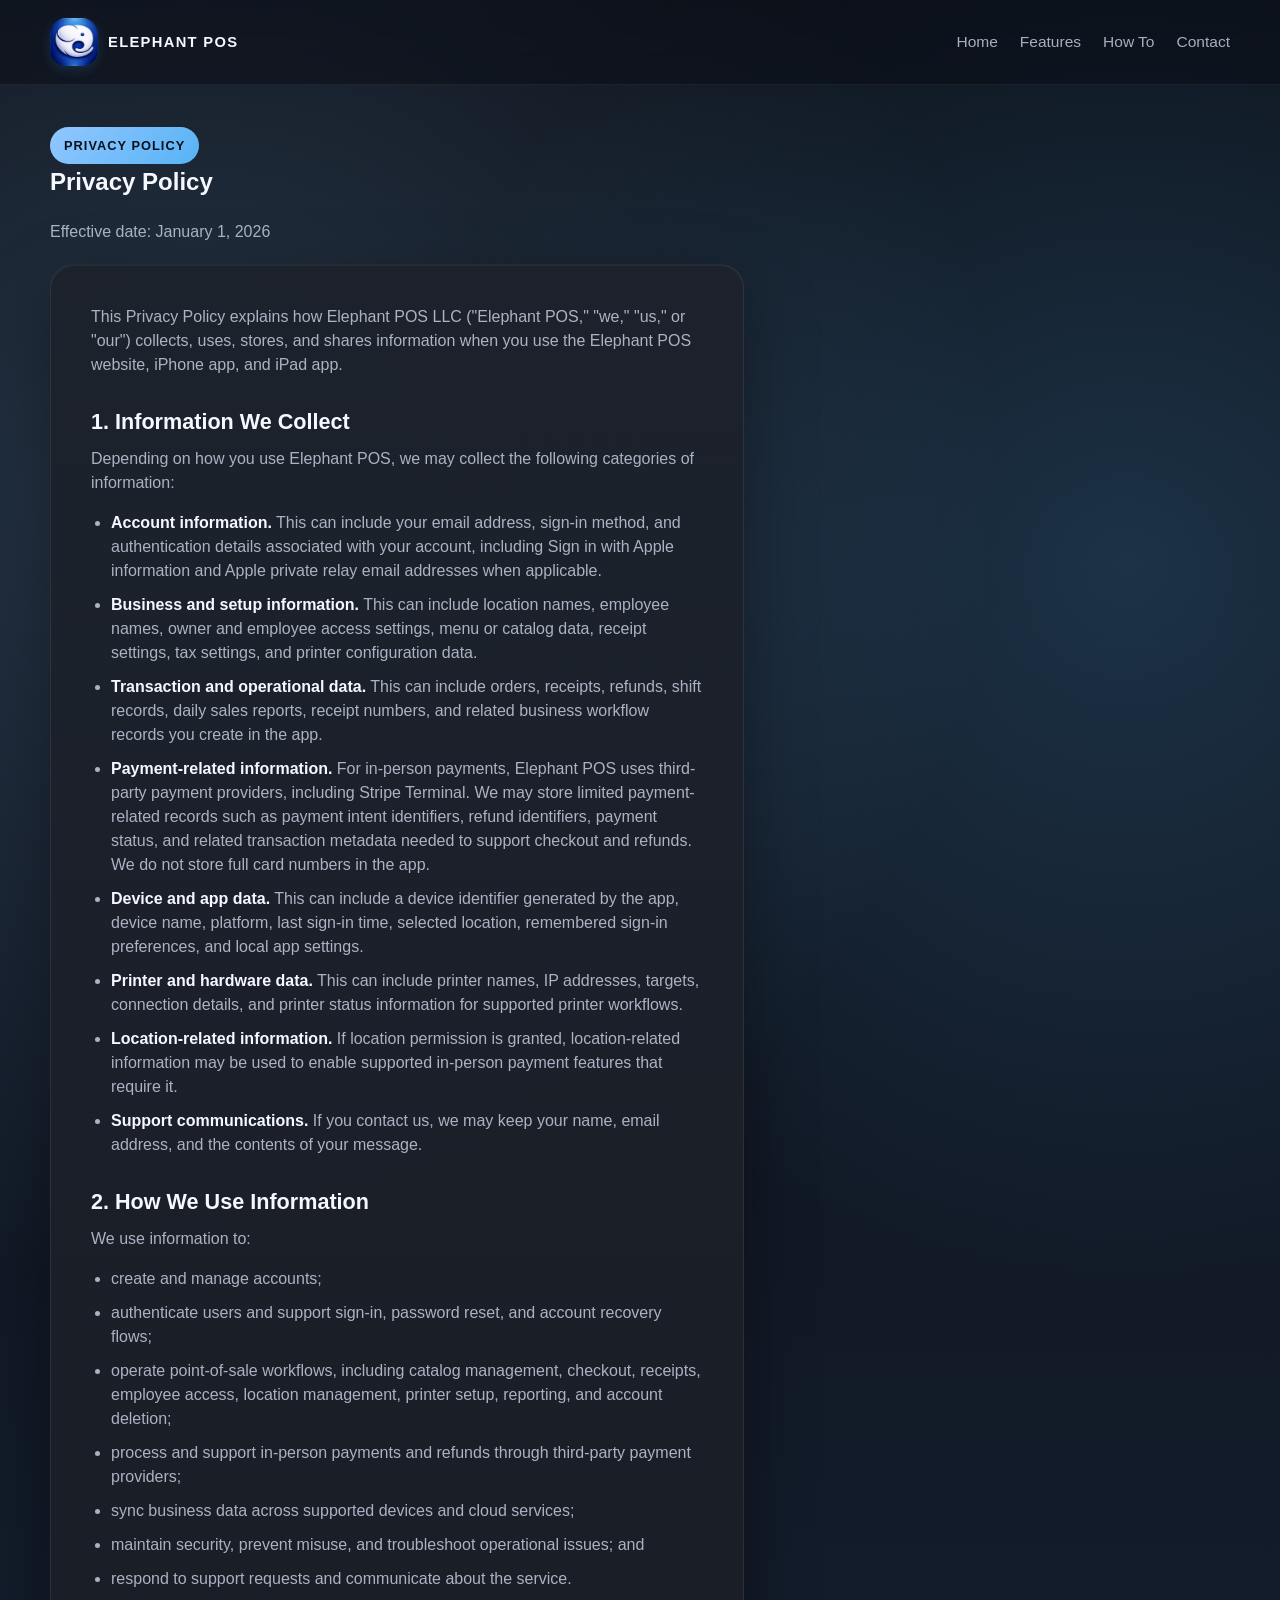
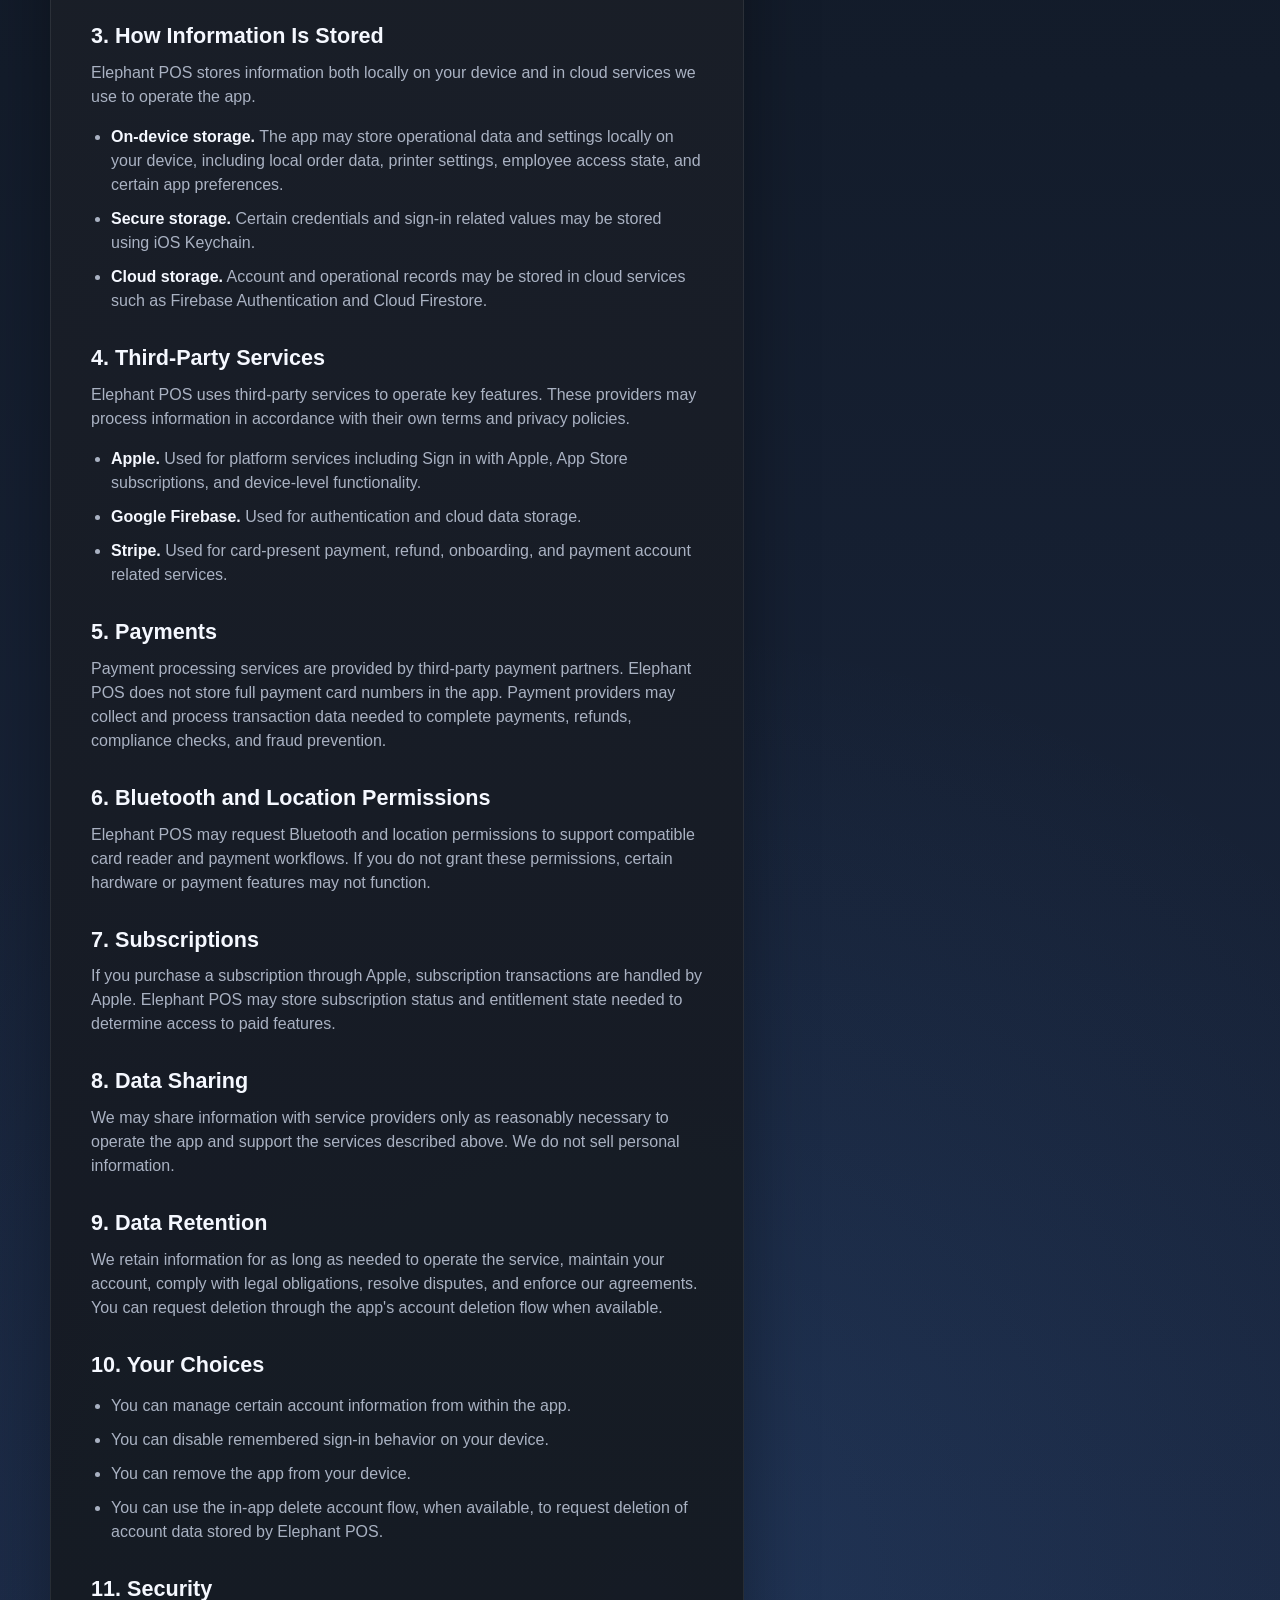
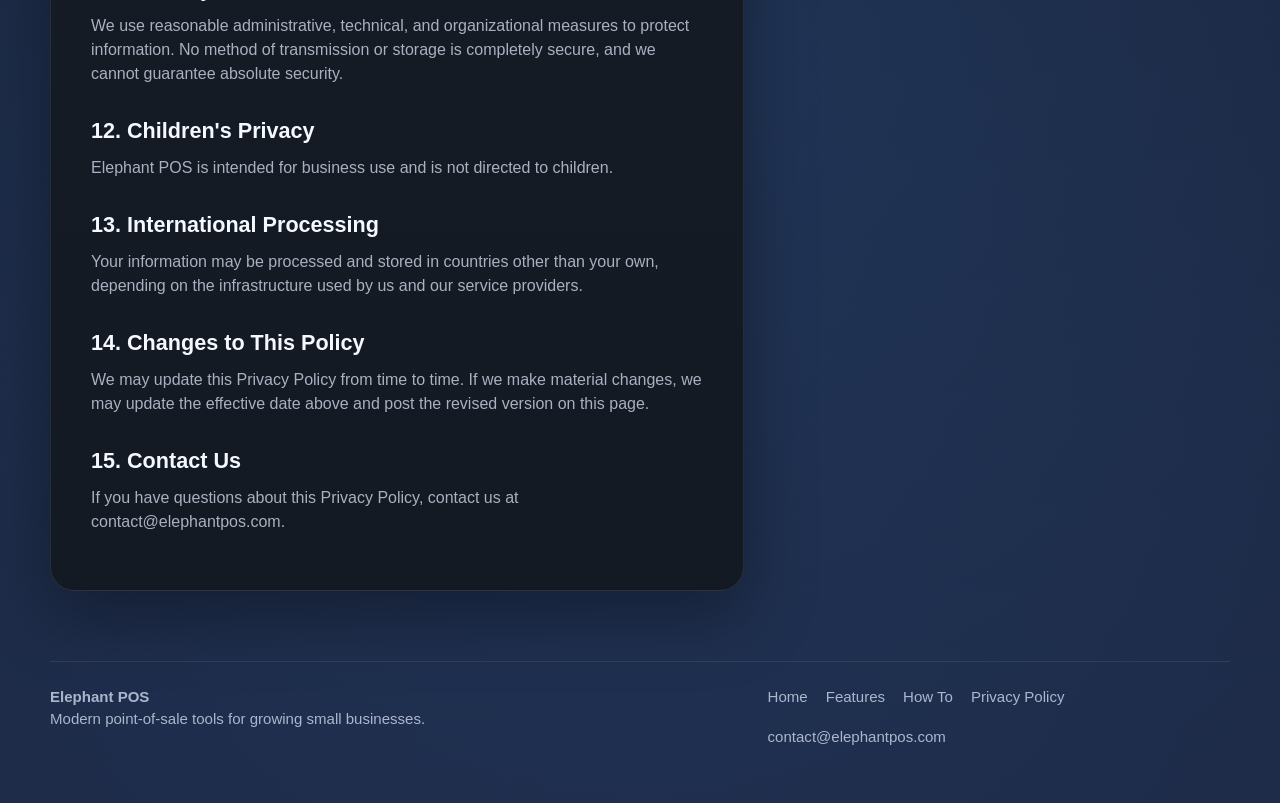
==== privacy/index.html @ ac76d73f "Update website and add privacy policy" ====
<!doctype html>
<html lang="en">
<head>
  <meta charset="utf-8">
  <meta name="viewport" content="width=device-width, initial-scale=1">
  <title>Privacy Policy | Elephant POS</title>
  <meta name="description" content="Privacy Policy for Elephant POS.">
  <link rel="stylesheet" href="/styles/site.css">
</head>
<body>
  <header class="site-header">
    <div class="shell">
      <a class="brand" href="/"><img class="mark" src="/images/icon.png" alt="Elephant POS icon"><span>Elephant POS</span></a>
      <nav class="site-nav">
        <a href="/">Home</a>
        <a href="/#features">Features</a>
        <a href="/#how-to">How To</a>
        <a href="mailto:contact@elephantpos.com">Contact</a>
      </nav>
    </div>
  </header>

  <main class="site-main shell">
    <section class="legal-page">
      <div class="section-heading">
        <span class="eyebrow">Privacy Policy</span>
        <h1>Privacy Policy</h1>
        <p>Effective date: January 1, 2026</p>
      </div>

      <article class="card legal-card prose">
        <p>This Privacy Policy explains how Elephant POS LLC ("Elephant POS," "we," "us," or "our") collects, uses, stores, and shares information when you use the Elephant POS website, iPhone app, and iPad app.</p>

        <h2>1. Information We Collect</h2>
        <p>Depending on how you use Elephant POS, we may collect the following categories of information:</p>
        <ul>
          <li><strong>Account information.</strong> This can include your email address, sign-in method, and authentication details associated with your account, including Sign in with Apple information and Apple private relay email addresses when applicable.</li>
          <li><strong>Business and setup information.</strong> This can include location names, employee names, owner and employee access settings, menu or catalog data, receipt settings, tax settings, and printer configuration data.</li>
          <li><strong>Transaction and operational data.</strong> This can include orders, receipts, refunds, shift records, daily sales reports, receipt numbers, and related business workflow records you create in the app.</li>
          <li><strong>Payment-related information.</strong> For in-person payments, Elephant POS uses third-party payment providers, including Stripe Terminal. We may store limited payment-related records such as payment intent identifiers, refund identifiers, payment status, and related transaction metadata needed to support checkout and refunds. We do not store full card numbers in the app.</li>
          <li><strong>Device and app data.</strong> This can include a device identifier generated by the app, device name, platform, last sign-in time, selected location, remembered sign-in preferences, and local app settings.</li>
          <li><strong>Printer and hardware data.</strong> This can include printer names, IP addresses, targets, connection details, and printer status information for supported printer workflows.</li>
          <li><strong>Location-related information.</strong> If location permission is granted, location-related information may be used to enable supported in-person payment features that require it.</li>
          <li><strong>Support communications.</strong> If you contact us, we may keep your name, email address, and the contents of your message.</li>
        </ul>

        <h2>2. How We Use Information</h2>
        <p>We use information to:</p>
        <ul>
          <li>create and manage accounts;</li>
          <li>authenticate users and support sign-in, password reset, and account recovery flows;</li>
          <li>operate point-of-sale workflows, including catalog management, checkout, receipts, employee access, location management, printer setup, reporting, and account deletion;</li>
          <li>process and support in-person payments and refunds through third-party payment providers;</li>
          <li>sync business data across supported devices and cloud services;</li>
          <li>maintain security, prevent misuse, and troubleshoot operational issues; and</li>
          <li>respond to support requests and communicate about the service.</li>
        </ul>

        <h2>3. How Information Is Stored</h2>
        <p>Elephant POS stores information both locally on your device and in cloud services we use to operate the app.</p>
        <ul>
          <li><strong>On-device storage.</strong> The app may store operational data and settings locally on your device, including local order data, printer settings, employee access state, and certain app preferences.</li>
          <li><strong>Secure storage.</strong> Certain credentials and sign-in related values may be stored using iOS Keychain.</li>
          <li><strong>Cloud storage.</strong> Account and operational records may be stored in cloud services such as Firebase Authentication and Cloud Firestore.</li>
        </ul>

        <h2>4. Third-Party Services</h2>
        <p>Elephant POS uses third-party services to operate key features. These providers may process information in accordance with their own terms and privacy policies.</p>
        <ul>
          <li><strong>Apple.</strong> Used for platform services including Sign in with Apple, App Store subscriptions, and device-level functionality.</li>
          <li><strong>Google Firebase.</strong> Used for authentication and cloud data storage.</li>
          <li><strong>Stripe.</strong> Used for card-present payment, refund, onboarding, and payment account related services.</li>
        </ul>

        <h2>5. Payments</h2>
        <p>Payment processing services are provided by third-party payment partners. Elephant POS does not store full payment card numbers in the app. Payment providers may collect and process transaction data needed to complete payments, refunds, compliance checks, and fraud prevention.</p>

        <h2>6. Bluetooth and Location Permissions</h2>
        <p>Elephant POS may request Bluetooth and location permissions to support compatible card reader and payment workflows. If you do not grant these permissions, certain hardware or payment features may not function.</p>

        <h2>7. Subscriptions</h2>
        <p>If you purchase a subscription through Apple, subscription transactions are handled by Apple. Elephant POS may store subscription status and entitlement state needed to determine access to paid features.</p>

        <h2>8. Data Sharing</h2>
        <p>We may share information with service providers only as reasonably necessary to operate the app and support the services described above. We do not sell personal information.</p>

        <h2>9. Data Retention</h2>
        <p>We retain information for as long as needed to operate the service, maintain your account, comply with legal obligations, resolve disputes, and enforce our agreements. You can request deletion through the app's account deletion flow when available.</p>

        <h2>10. Your Choices</h2>
        <ul>
          <li>You can manage certain account information from within the app.</li>
          <li>You can disable remembered sign-in behavior on your device.</li>
          <li>You can remove the app from your device.</li>
          <li>You can use the in-app delete account flow, when available, to request deletion of account data stored by Elephant POS.</li>
        </ul>

        <h2>11. Security</h2>
        <p>We use reasonable administrative, technical, and organizational measures to protect information. No method of transmission or storage is completely secure, and we cannot guarantee absolute security.</p>

        <h2>12. Children's Privacy</h2>
        <p>Elephant POS is intended for business use and is not directed to children.</p>

        <h2>13. International Processing</h2>
        <p>Your information may be processed and stored in countries other than your own, depending on the infrastructure used by us and our service providers.</p>

        <h2>14. Changes to This Policy</h2>
        <p>We may update this Privacy Policy from time to time. If we make material changes, we may update the effective date above and post the revised version on this page.</p>

        <h2>15. Contact Us</h2>
        <p>If you have questions about this Privacy Policy, contact us at <a href="mailto:contact@elephantpos.com">contact@elephantpos.com</a>.</p>
      </article>
    </section>
  </main>

  <footer class="site-footer">
    <div class="shell">
      <div class="footer-grid">
        <div>
          <strong>Elephant POS</strong>
          <p>Modern point-of-sale tools for growing small businesses.</p>
        </div>
        <div class="footer-links">
          <a href="/">Home</a>
          <a href="/#features">Features</a>
          <a href="/#how-to">How To</a>
          <a href="/privacy/">Privacy Policy</a>
          <a href="mailto:contact@elephantpos.com">contact@elephantpos.com</a>
        </div>
      </div>
    </div>
  </footer>
</body>
</html>
---- styles/site.css ----
:root {
    --bg-top: #0d121a;
    --bg-mid: #131c2b;
    --bg-bottom: #1e2c4a;
    --panel: #1c212b;
    --panel-2: #282d38;
    --panel-line: rgba(255, 255, 255, 0.08);
    --ink: #f5f8ff;
    --muted: rgba(226, 235, 255, 0.72);
    --accent-1: #92c7ff;
    --accent-2: #57b3f5;
    --accent-3: #478ce6;
    --accent-soft: rgba(146, 199, 255, 0.12);
    --shadow: 0 24px 70px rgba(0, 0, 0, 0.35);
    --radius-xl: 30px;
    --radius-lg: 24px;
    --radius-md: 18px;
    --max: 1180px;
}

* {
    box-sizing: border-box;
}

html {
    scroll-behavior: smooth;
}

body {
    margin: 0;
    font-family: -apple-system, BlinkMacSystemFont, "SF Pro Display", "SF Pro Text", "Segoe UI", sans-serif;
    color: var(--ink);
    background:
        radial-gradient(circle at 15% 12%, rgba(146, 199, 255, 0.18), transparent 22%),
        radial-gradient(circle at 88% 14%, rgba(87, 179, 245, 0.18), transparent 20%),
        radial-gradient(circle at 50% 80%, rgba(71, 140, 230, 0.14), transparent 30%),
        linear-gradient(180deg, var(--bg-top) 0%, var(--bg-mid) 42%, var(--bg-bottom) 100%);
    line-height: 1.5;
    min-height: 100vh;
}

a {
    color: inherit;
    text-decoration: none;
}

img {
    max-width: 100%;
    display: block;
}

h1, h2, h3, p {
    margin-top: 0;
}

p, li, nav a {
    color: var(--muted);
}

.shell {
    width: min(calc(100% - 32px), var(--max));
    margin: 0 auto;
}

.site-header {
    position: sticky;
    top: 0;
    z-index: 20;
    backdrop-filter: blur(18px);
    background: rgba(9, 13, 20, 0.46);
    border-bottom: 1px solid rgba(255, 255, 255, 0.06);
}

.site-header .shell,
.site-footer .shell {
    display: flex;
    justify-content: space-between;
    align-items: center;
    gap: 18px;
}

.site-header .shell {
    padding: 18px 0;
}

.brand {
    display: inline-flex;
    align-items: center;
    gap: 10px;
    font-size: 0.92rem;
    font-weight: 700;
    letter-spacing: 0.09em;
    text-transform: uppercase;
}

.mark {
    width: 48px;
    height: 48px;
    border-radius: 16px;
    display: block;
    object-fit: contain;
    box-shadow: 0 4px 12px rgba(87, 179, 245, 0.14);
}

.site-nav {
    display: flex;
    gap: 22px;
    align-items: center;
    color: var(--muted);
    font-size: 0.97rem;
}

.site-nav a:hover {
    color: var(--ink);
}

.nav-cta,
.button {
    display: inline-flex;
    align-items: center;
    justify-content: center;
    min-height: 50px;
    padding: 0 22px;
    border-radius: 999px;
    font-weight: 700;
    transition: transform 160ms ease, opacity 160ms ease, background 160ms ease, border-color 160ms ease;
}

.nav-cta:hover,
.button:hover,
.howto-link:hover,
.feature-link:hover {
    transform: translateY(-2px);
}

.nav-cta,
.button-primary {
    color: #08111d;
    background: linear-gradient(135deg, var(--accent-1), var(--accent-2), var(--accent-3));
    box-shadow: 0 14px 30px rgba(87, 179, 245, 0.24);
}

.button-secondary {
    border: 1px solid rgba(255, 255, 255, 0.10);
    background: rgba(255, 255, 255, 0.04);
    color: var(--ink);
}

.site-main section {
    padding: 42px 0;
}

.site-main section + section {
    border-top: 1px solid rgba(255, 255, 255, 0.05);
}

.legal-page {
    padding-top: 70px;
    padding-bottom: 70px;
}

.legal-card {
    padding: 40px;
}

.prose {
    max-width: 78ch;
}

.prose h2 {
    margin: 32px 0 12px;
    font-size: 1.35rem;
    line-height: 1.2;
}

.prose p + p,
.prose p + ul,
.prose ul + p,
.prose ul + ul {
    margin-top: 14px;
}

.prose ul {
    padding-left: 20px;
}

.prose li + li {
    margin-top: 10px;
}

.prose strong {
    color: var(--ink);
}

.card {
    background: linear-gradient(180deg, rgba(29, 34, 43, 0.98), rgba(20, 25, 34, 0.98));
    border: 1px solid var(--panel-line);
    border-radius: var(--radius-lg);
    box-shadow: var(--shadow);
    position: relative;
    overflow: hidden;
}

.card::after {
    content: "";
    position: absolute;
    inset: 0;
    border-radius: inherit;
    pointer-events: none;
    box-shadow: inset 0 1px 0 rgba(255, 255, 255, 0.05);
}

.eyebrow,
.panel-tag {
    display: inline-flex;
    align-items: center;
    gap: 8px;
    padding: 9px 14px;
    border-radius: 999px;
    font-size: 0.8rem;
    font-weight: 700;
    letter-spacing: 0.08em;
    text-transform: uppercase;
    color: #08111d;
    background: linear-gradient(135deg, var(--accent-1), var(--accent-2));
}

.section-heading {
    margin-bottom: 20px;
    max-width: 64ch;
}

.section-heading p {
    margin-bottom: 0;
}

.hero {
    padding-top: 70px;
}

.hero-grid,
.showcase-grid,
.value-grid,
.trust-grid,
.footer-grid {
    display: grid;
    gap: 24px;
}

.hero-grid {
    grid-template-columns: 1.08fr 0.92fr;
    align-items: stretch;
}

.hero-copy {
    padding: 50px;
}

.hero-copy h1 {
    margin: 24px 0 18px;
    font-size: clamp(2.8rem, 6vw, 5.6rem);
    line-height: 0.92;
    letter-spacing: -0.055em;
    max-width: 10ch;
}

.hero-copy p {
    font-size: 1.08rem;
    max-width: 55ch;
}

.hero-panel {
    padding: 32px;
    background:
        radial-gradient(circle at top right, rgba(146, 199, 255, 0.24), transparent 34%),
        linear-gradient(180deg, rgba(36, 43, 56, 0.98), rgba(21, 27, 36, 0.98));
}

.hero-device-stack {
    display: grid;
    gap: 18px;
    margin-top: 18px;
}

.device-frame {
    padding: 18px;
    min-height: 280px;
    border-radius: 20px;
    border: 1px dashed rgba(146, 199, 255, 0.28);
    background: linear-gradient(180deg, rgba(146, 199, 255, 0.08), rgba(255, 255, 255, 0.02));
    display: flex;
    align-items: center;
    justify-content: center;
}

.device-frame.ipad {
    min-height: 360px;
    padding: 20px;
}

.stripe-page {
    padding-top: 70px;
    padding-bottom: 70px;
}

.stripe-status-layout {
    display: grid;
    grid-template-columns: minmax(0, 1.2fr) minmax(280px, 0.8fr);
    gap: 24px;
    align-items: start;
}

.stripe-status-card,
.stripe-status-side {
    padding: 36px;
}

.stripe-status-card h1 {
    margin: 22px 0 16px;
    font-size: clamp(2.2rem, 5vw, 4rem);
    line-height: 0.95;
    letter-spacing: -0.05em;
}

.stripe-status-card p,
.stripe-status-side p,
.stripe-status-list {
    font-size: 1rem;
}

.stripe-status-actions {
    display: flex;
    flex-wrap: wrap;
    gap: 14px;
    margin-top: 28px;
}

.stripe-status-side h2 {
    margin-bottom: 16px;
}

.stripe-status-list {
    margin: 0;
    padding-left: 20px;
    color: var(--muted);
}

.stripe-status-list li + li {
    margin-top: 10px;
}

.device-frame img {
    border-radius: 24px;
    border: 1px solid rgba(146, 199, 255, 0.24);
    box-shadow: 0 18px 36px rgba(0, 0, 0, 0.28);
}

.device-frame.iphone img {
    width: 100%;
    max-width: 220px;
}

.device-frame.ipad img {
    width: 100%;
    max-width: 560px;
}

.cta-row {
    display: flex;
    flex-wrap: wrap;
    gap: 14px;
    margin: 28px 0 30px;
}

.stats {
    display: grid;
    grid-template-columns: repeat(3, minmax(0, 1fr));
    gap: 14px;
}

.stat {
    padding: 18px;
    border-radius: var(--radius-md);
    background: linear-gradient(180deg, rgba(146, 199, 255, 0.14), rgba(255, 255, 255, 0.03));
    border: 1px solid rgba(146, 199, 255, 0.14);
}

.stat strong {
    display: block;
    margin-bottom: 4px;
    font-size: 1.35rem;
    color: var(--ink);
}

.trust-grid {
    grid-template-columns: repeat(4, minmax(0, 1fr));
}

.trust-card,
.value-card,
.showcase-card,
.final-card {
    padding: 28px;
}

.trust-card {
    background: linear-gradient(180deg, rgba(31, 37, 49, 0.98), rgba(18, 24, 33, 0.98));
}

.trust-card strong {
    display: block;
    margin-bottom: 8px;
    font-size: 1.02rem;
}

.showcase-grid,
.value-grid {
    grid-template-columns: repeat(2, minmax(0, 1fr));
}

.showcase-card {
    display: flex;
    flex-direction: column;
    gap: 18px;
}

.showcase-card h3,
.value-card h3 {
    font-size: 1.32rem;
    margin-bottom: 8px;
}

.showcase-meta {
    display: flex;
    justify-content: space-between;
    align-items: center;
    gap: 12px;
    font-size: 0.86rem;
    letter-spacing: 0.08em;
    text-transform: uppercase;
    color: var(--muted);
}

.feature-link {
    display: inline-flex;
    align-items: center;
    gap: 8px;
    font-weight: 700;
    color: var(--accent-1);
}

.howto-grid {
    display: grid;
    grid-template-columns: repeat(4, minmax(0, 1fr));
    gap: 24px;
}

.howto-link {
    display: flex;
    flex-direction: column;
    align-items: flex-start;
    justify-content: space-between;
    min-height: 190px;
    padding: 24px;
    border-radius: 26px;
    box-shadow: var(--shadow);
    transition: transform 160ms ease, border-color 160ms ease, background 160ms ease;
    background: linear-gradient(180deg, rgba(36, 42, 52, 0.98), rgba(22, 28, 38, 0.98));
    border: 1px solid rgba(255, 255, 255, 0.08);
}

.howto-index {
    display: inline-flex;
    min-width: 42px;
    min-height: 42px;
    align-items: center;
    justify-content: center;
    border-radius: 14px;
    background: var(--accent-soft);
    border: 1px solid rgba(146, 199, 255, 0.18);
    color: var(--accent-1);
    font-weight: 700;
}

.howto-link strong {
    font-size: 1.1rem;
    line-height: 1.32;
    color: var(--ink);
}

.howto-link span:last-child {
    color: var(--muted);
    font-size: 0.95rem;
}

.faq-list {
    display: grid;
    gap: 16px;
}

.faq-item summary {
    list-style: none;
    cursor: pointer;
    padding: 24px 28px;
    display: flex;
    align-items: center;
    justify-content: space-between;
    gap: 18px;
    font-size: 1.08rem;
    font-weight: 700;
    color: var(--ink);
}

.faq-item summary::-webkit-details-marker {
    display: none;
}

.faq-item summary::after {
    content: "+";
    flex-shrink: 0;
    font-size: 1.4rem;
    line-height: 1;
    color: var(--accent-1);
}

.faq-item[open] summary::after {
    content: "−";
}

.faq-answer {
    padding: 0 28px 24px;
    color: var(--muted);
    max-width: 70ch;
}

.final-card {
    text-align: center;
}

.final-actions {
    display: flex;
    justify-content: center;
    gap: 14px;
    flex-wrap: wrap;
    margin-top: 24px;
}

.site-footer {
    padding: 28px 0 54px;
    color: var(--muted);
    font-size: 0.94rem;
}

.site-footer .shell {
    border-top: 1px solid rgba(255, 255, 255, 0.08);
    padding-top: 24px;
}

.footer-grid {
    grid-template-columns: 1.2fr 0.8fr;
    width: 100%;
}

.footer-links {
    display: flex;
    gap: 18px;
    flex-wrap: wrap;
}

.guide-shell {
    padding: 56px 0 64px;
}

.guide-card {
    padding: 38px;
}

.guide-header {
    max-width: 760px;
    margin-bottom: 28px;
}

.guide-header h1 {
    margin: 22px 0 12px;
    font-size: clamp(2.4rem, 5vw, 4.2rem);
    line-height: 0.96;
    letter-spacing: -0.05em;
}

.guide-header p {
    font-size: 1.05rem;
}

.guide-actions {
    display: flex;
    gap: 12px;
    flex-wrap: wrap;
    margin-top: 24px;
}

.steps {
    display: grid;
    gap: 22px;
    margin-top: 36px;
}

.step {
    padding: 22px;
    border-radius: 22px;
    background: rgba(255, 255, 255, 0.03);
    border: 1px solid var(--panel-line);
}

.step h2 {
    margin: 0 0 10px;
    font-size: clamp(1.18rem, 2vw, 1.55rem);
    letter-spacing: -0.03em;
    white-space: pre-line;
}

.step p {
    margin: 0 0 18px;
    white-space: pre-line;
}

.step img {
    width: 100%;
    height: auto;
    border-radius: 18px;
    border: 1px solid var(--panel-line);
    background: rgba(255, 255, 255, 0.02);
}

@media (max-width: 980px) {
    .hero-grid,
    .showcase-grid,
    .value-grid,
    .trust-grid,
    .footer-grid {
        grid-template-columns: 1fr;
    }

    .howto-grid {
        grid-template-columns: repeat(2, minmax(0, 1fr));
    }

    .site-header .shell,
    .site-footer .shell {
        flex-direction: column;
        align-items: flex-start;
    }
}

@media (max-width: 720px) {
    .site-nav {
        flex-wrap: wrap;
        gap: 12px 18px;
    }

    .hero-copy,
    .hero-panel,
    .trust-card,
    .showcase-card,
    .value-card,
    .final-card,
    .guide-card,
    .legal-card {
        padding: 24px;
    }

    .stats {
        grid-template-columns: 1fr;
    }

    .hero {
        padding-top: 34px;
    }

    .device-frame {
        min-height: 220px;
    }

    .device-frame.ipad {
        min-height: 280px;
    }

    .howto-grid {
        grid-template-columns: 1fr;
    }

    .howto-link {
        min-height: 150px;
    }
}
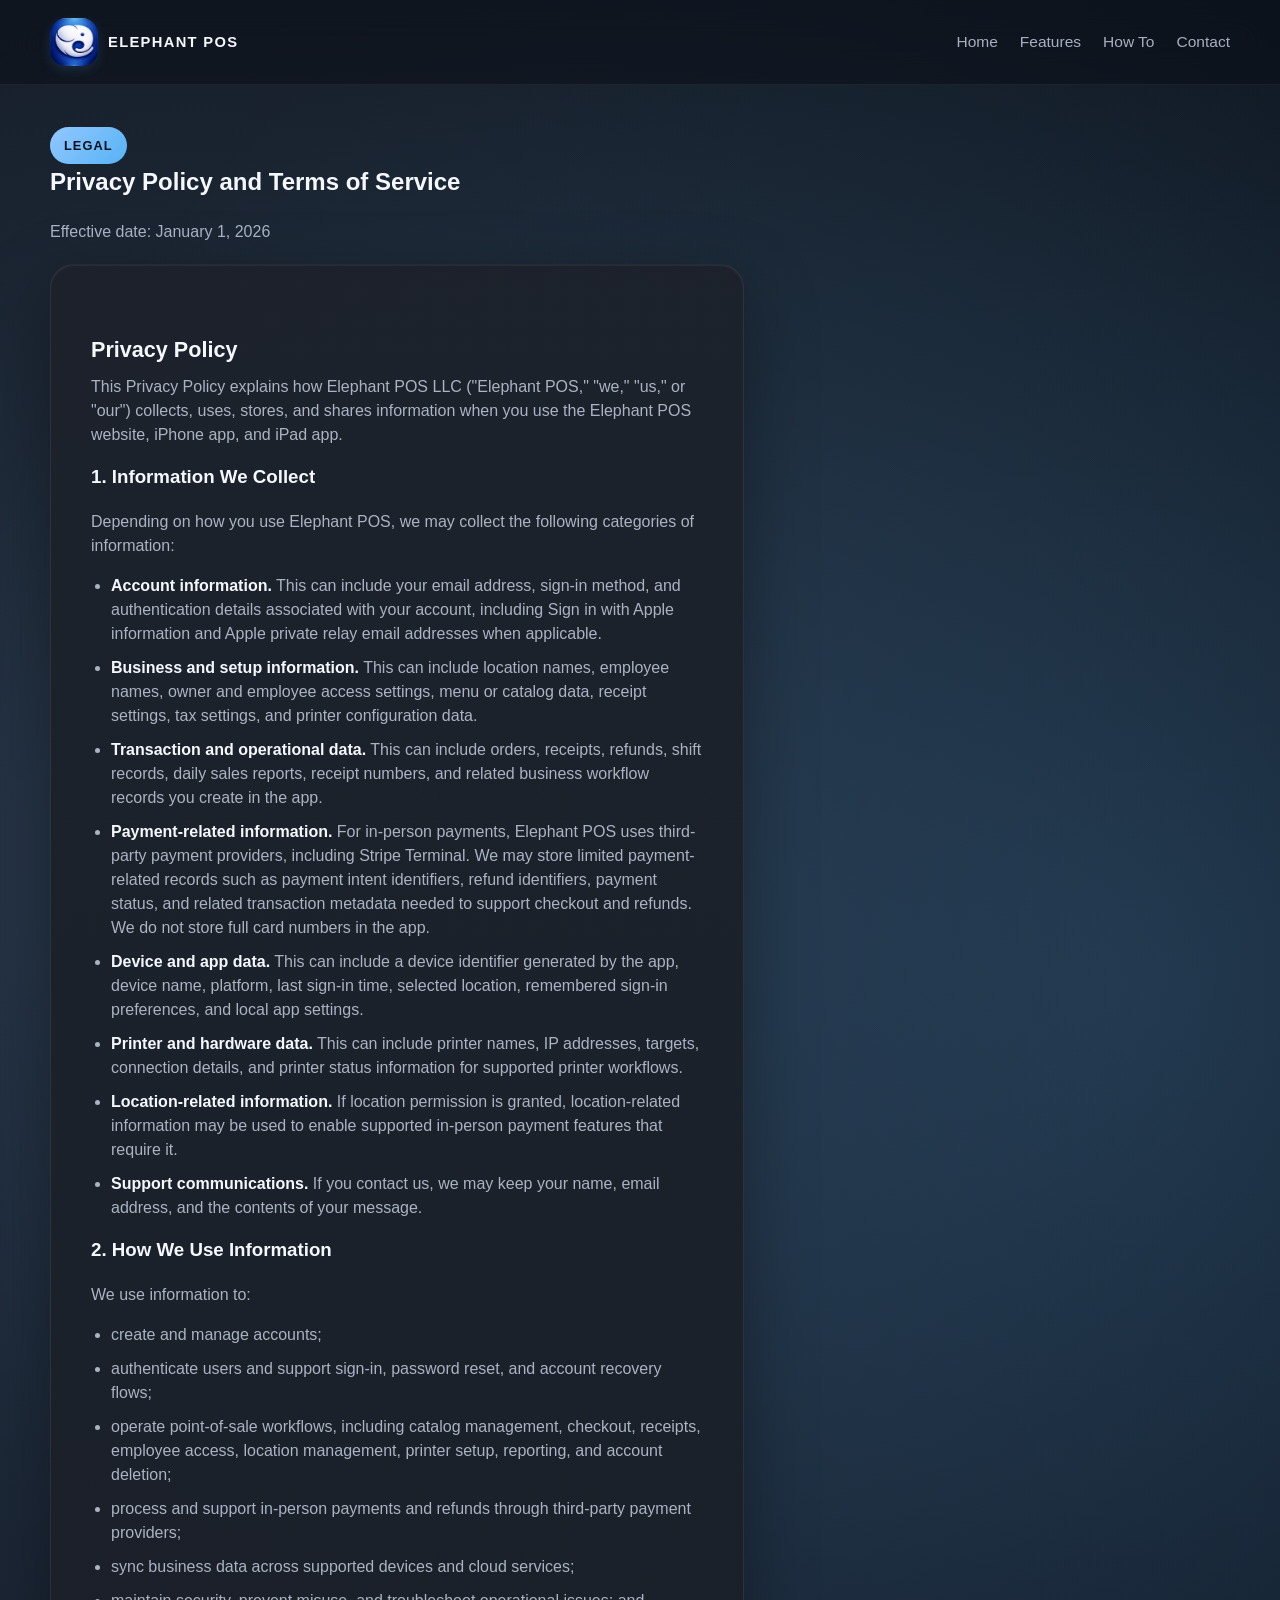
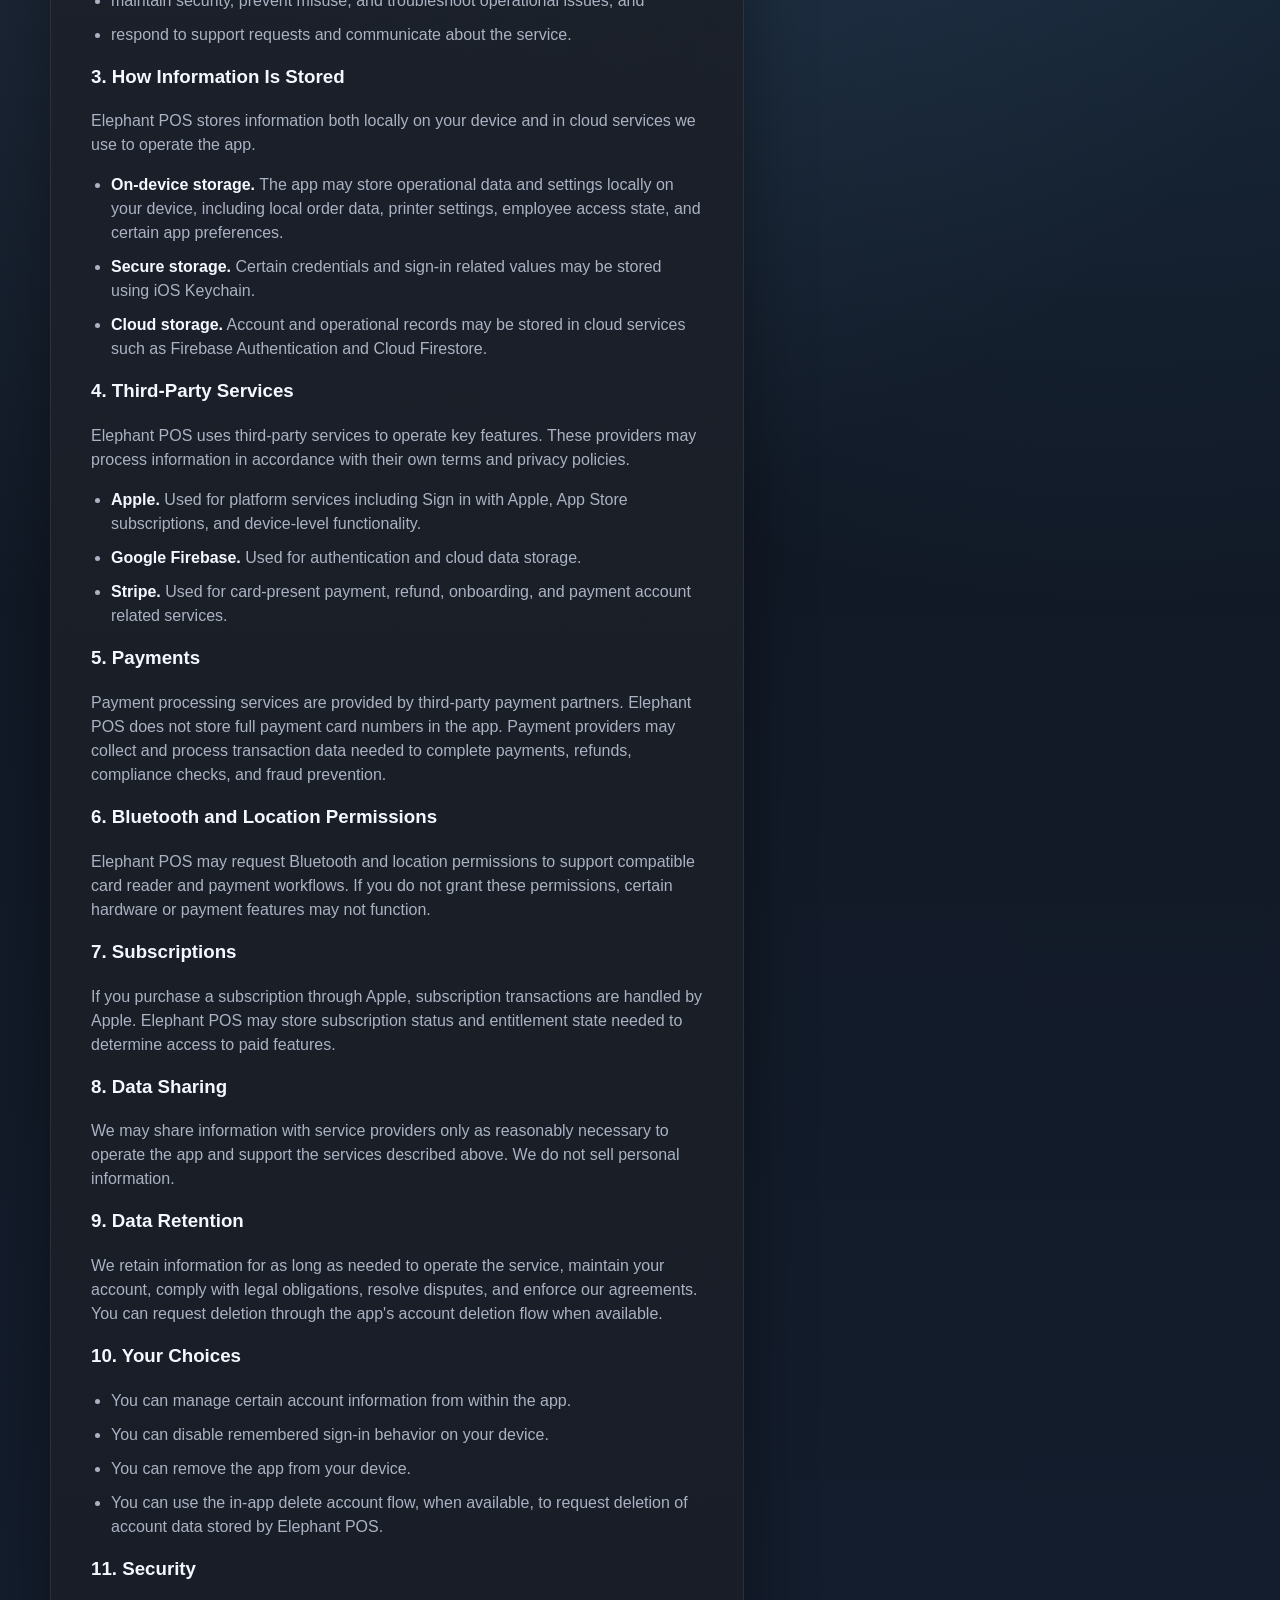
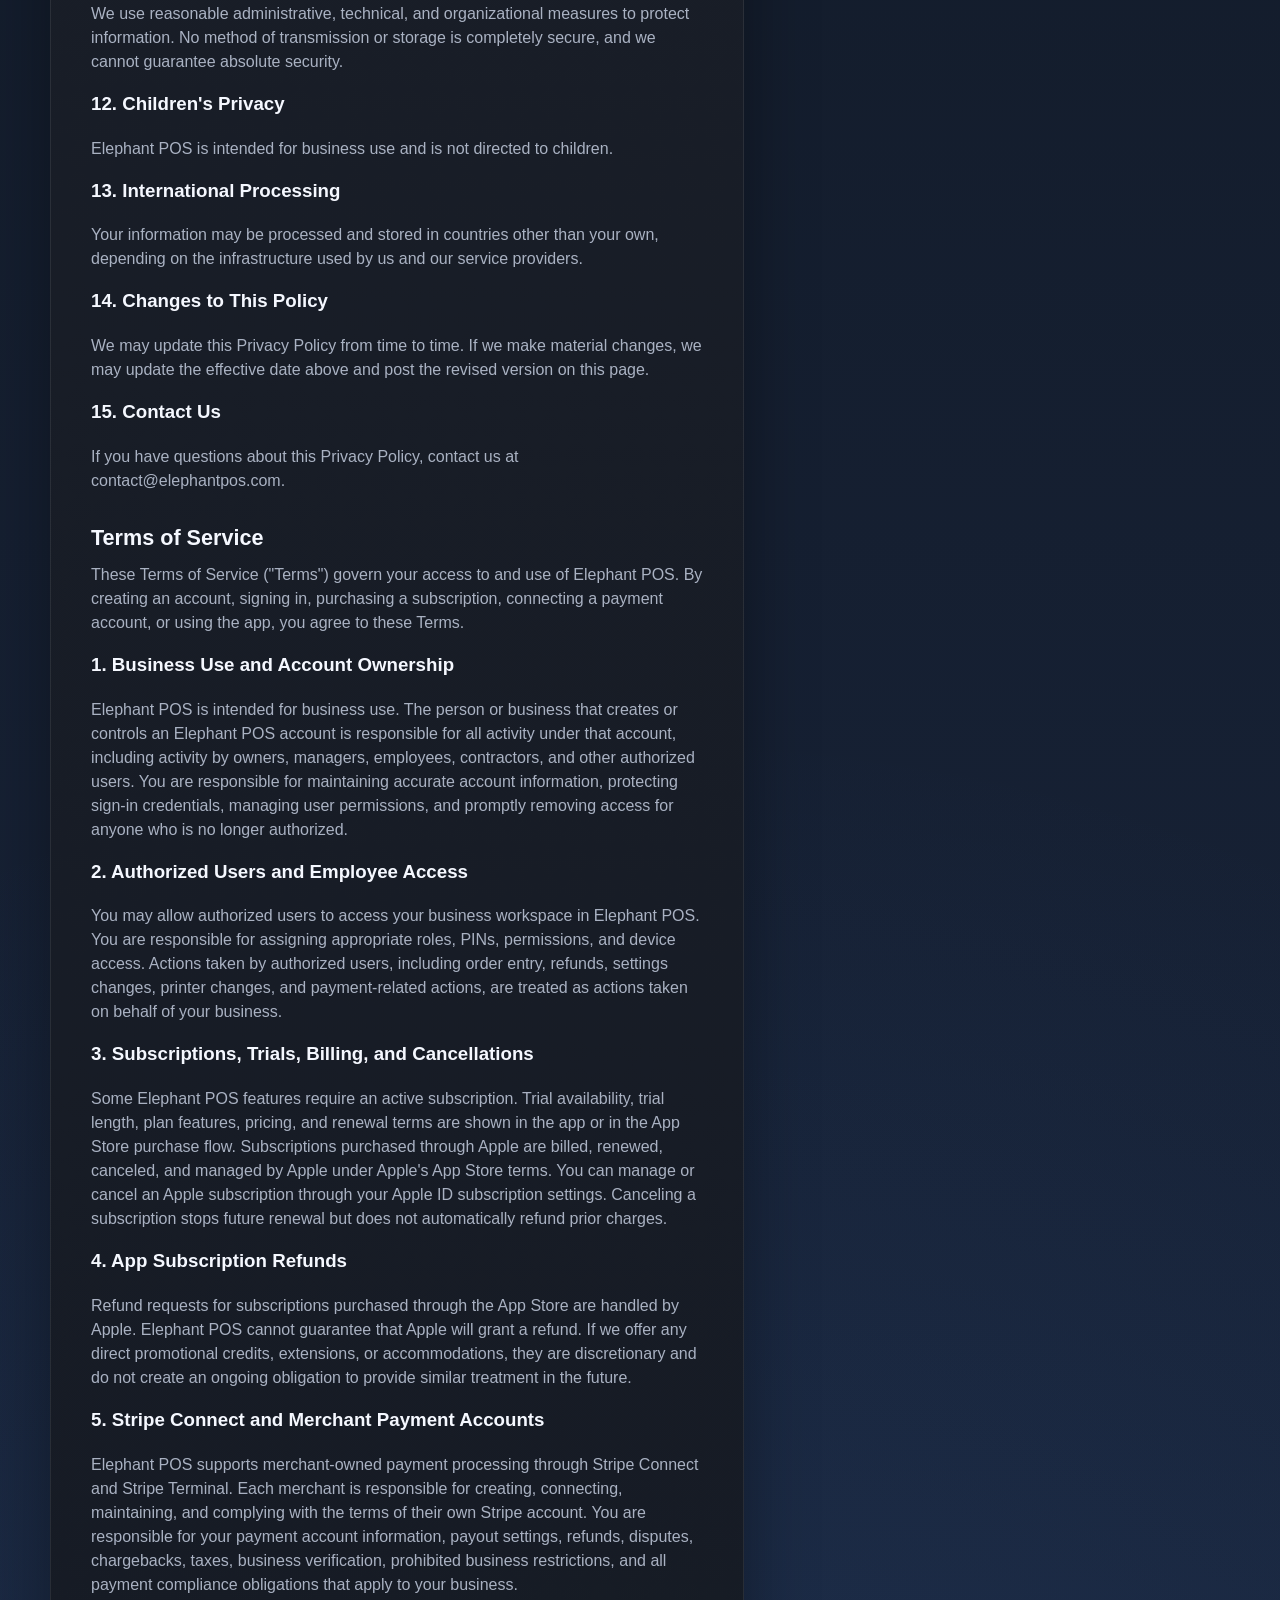
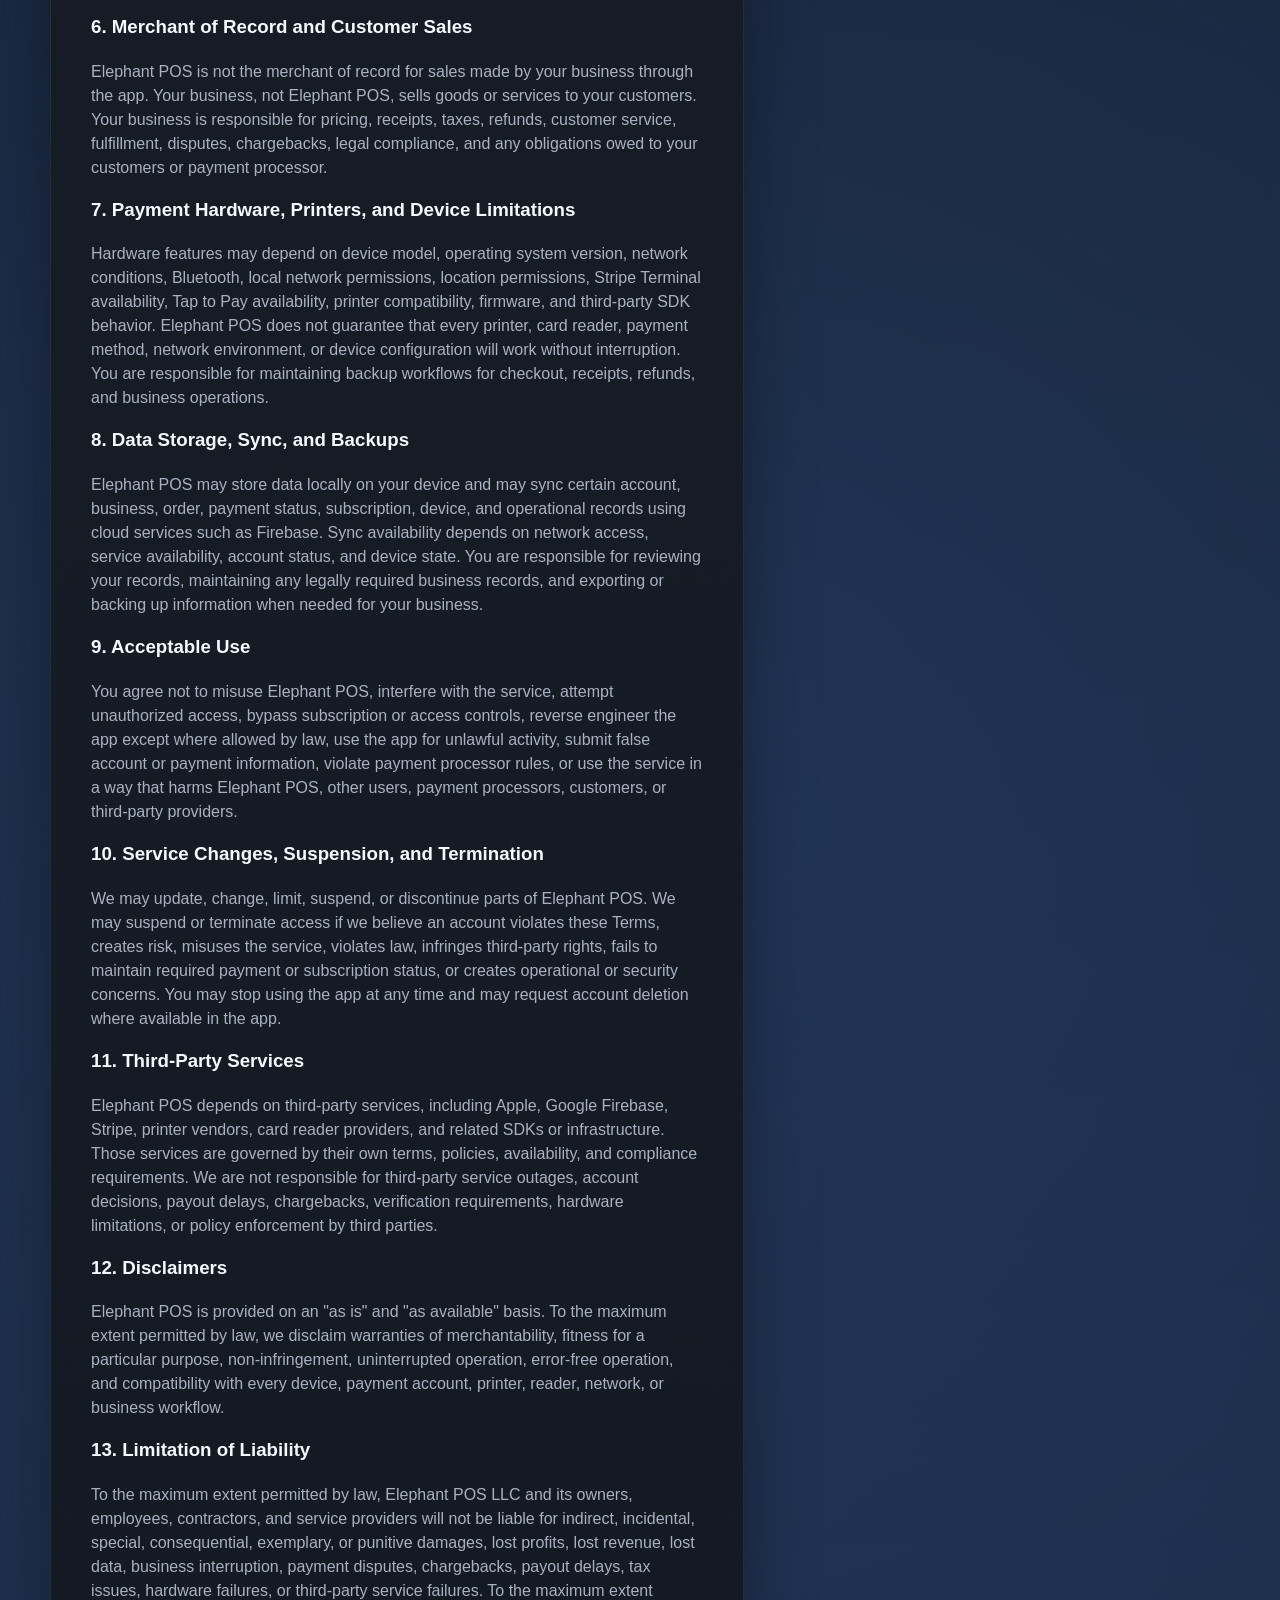
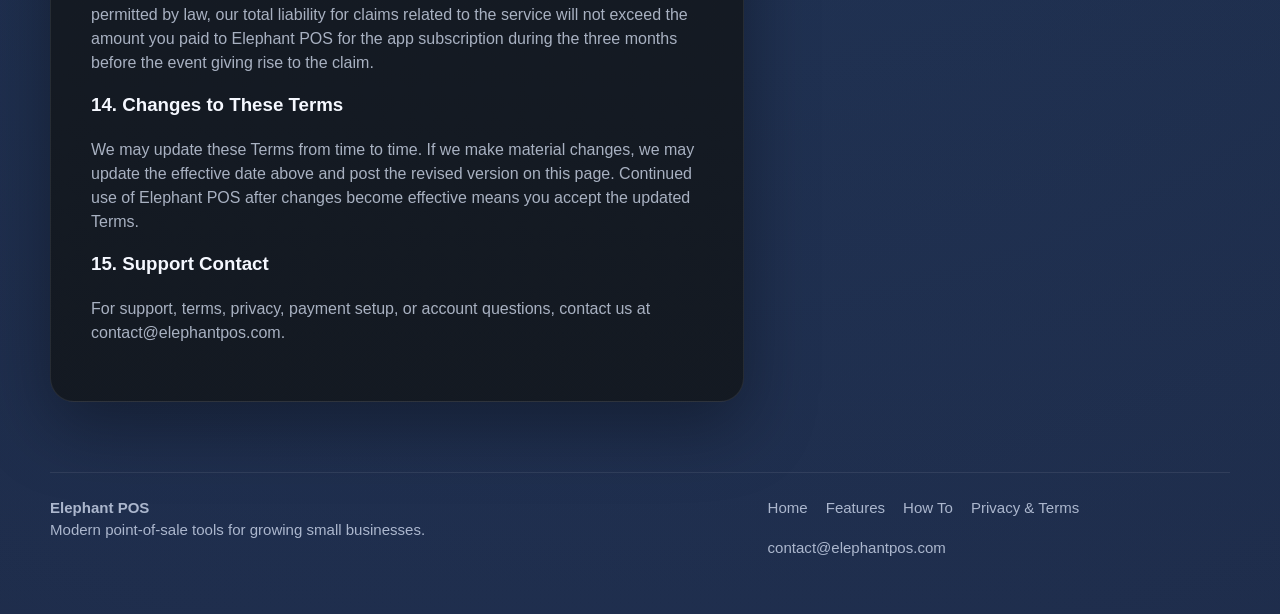
==== commit 1d6d7113: "Add privacy and terms page" ====
--- a/privacy/index.html
+++ b/privacy/index.html
@@ -3,8 +3,8 @@
 <head>
   <meta charset="utf-8">
   <meta name="viewport" content="width=device-width, initial-scale=1">
-  <title>Privacy Policy | Elephant POS</title>
-  <meta name="description" content="Privacy Policy for Elephant POS.">
+  <title>Privacy Policy and Terms of Service | Elephant POS</title>
+  <meta name="description" content="Privacy Policy and Terms of Service for Elephant POS.">
   <link rel="stylesheet" href="/styles/site.css">
 </head>
 <body>
@@ -23,15 +23,16 @@
   <main class="site-main shell">
     <section class="legal-page">
       <div class="section-heading">
-        <span class="eyebrow">Privacy Policy</span>
-        <h1>Privacy Policy</h1>
+        <span class="eyebrow">Legal</span>
+        <h1>Privacy Policy and Terms of Service</h1>
         <p>Effective date: January 1, 2026</p>
       </div>
 
       <article class="card legal-card prose">
+        <h2>Privacy Policy</h2>
         <p>This Privacy Policy explains how Elephant POS LLC ("Elephant POS," "we," "us," or "our") collects, uses, stores, and shares information when you use the Elephant POS website, iPhone app, and iPad app.</p>
 
-        <h2>1. Information We Collect</h2>
+        <h3>1. Information We Collect</h3>
         <p>Depending on how you use Elephant POS, we may collect the following categories of information:</p>
         <ul>
           <li><strong>Account information.</strong> This can include your email address, sign-in method, and authentication details associated with your account, including Sign in with Apple information and Apple private relay email addresses when applicable.</li>
@@ -44,7 +45,7 @@
           <li><strong>Support communications.</strong> If you contact us, we may keep your name, email address, and the contents of your message.</li>
         </ul>
 
-        <h2>2. How We Use Information</h2>
+        <h3>2. How We Use Information</h3>
         <p>We use information to:</p>
         <ul>
           <li>create and manage accounts;</li>
@@ -56,7 +57,7 @@
           <li>respond to support requests and communicate about the service.</li>
         </ul>
 
-        <h2>3. How Information Is Stored</h2>
+        <h3>3. How Information Is Stored</h3>
         <p>Elephant POS stores information both locally on your device and in cloud services we use to operate the app.</p>
         <ul>
           <li><strong>On-device storage.</strong> The app may store operational data and settings locally on your device, including local order data, printer settings, employee access state, and certain app preferences.</li>
@@ -64,7 +65,7 @@
           <li><strong>Cloud storage.</strong> Account and operational records may be stored in cloud services such as Firebase Authentication and Cloud Firestore.</li>
         </ul>
 
-        <h2>4. Third-Party Services</h2>
+        <h3>4. Third-Party Services</h3>
         <p>Elephant POS uses third-party services to operate key features. These providers may process information in accordance with their own terms and privacy policies.</p>
         <ul>
           <li><strong>Apple.</strong> Used for platform services including Sign in with Apple, App Store subscriptions, and device-level functionality.</li>
@@ -72,22 +73,22 @@
           <li><strong>Stripe.</strong> Used for card-present payment, refund, onboarding, and payment account related services.</li>
         </ul>
 
-        <h2>5. Payments</h2>
+        <h3>5. Payments</h3>
         <p>Payment processing services are provided by third-party payment partners. Elephant POS does not store full payment card numbers in the app. Payment providers may collect and process transaction data needed to complete payments, refunds, compliance checks, and fraud prevention.</p>
 
-        <h2>6. Bluetooth and Location Permissions</h2>
+        <h3>6. Bluetooth and Location Permissions</h3>
         <p>Elephant POS may request Bluetooth and location permissions to support compatible card reader and payment workflows. If you do not grant these permissions, certain hardware or payment features may not function.</p>
 
-        <h2>7. Subscriptions</h2>
+        <h3>7. Subscriptions</h3>
         <p>If you purchase a subscription through Apple, subscription transactions are handled by Apple. Elephant POS may store subscription status and entitlement state needed to determine access to paid features.</p>
 
-        <h2>8. Data Sharing</h2>
+        <h3>8. Data Sharing</h3>
         <p>We may share information with service providers only as reasonably necessary to operate the app and support the services described above. We do not sell personal information.</p>
 
-        <h2>9. Data Retention</h2>
+        <h3>9. Data Retention</h3>
         <p>We retain information for as long as needed to operate the service, maintain your account, comply with legal obligations, resolve disputes, and enforce our agreements. You can request deletion through the app's account deletion flow when available.</p>
 
-        <h2>10. Your Choices</h2>
+        <h3>10. Your Choices</h3>
         <ul>
           <li>You can manage certain account information from within the app.</li>
           <li>You can disable remembered sign-in behavior on your device.</li>
@@ -95,20 +96,68 @@
           <li>You can use the in-app delete account flow, when available, to request deletion of account data stored by Elephant POS.</li>
         </ul>
 
-        <h2>11. Security</h2>
+        <h3>11. Security</h3>
         <p>We use reasonable administrative, technical, and organizational measures to protect information. No method of transmission or storage is completely secure, and we cannot guarantee absolute security.</p>
 
-        <h2>12. Children's Privacy</h2>
+        <h3>12. Children's Privacy</h3>
         <p>Elephant POS is intended for business use and is not directed to children.</p>
 
-        <h2>13. International Processing</h2>
+        <h3>13. International Processing</h3>
         <p>Your information may be processed and stored in countries other than your own, depending on the infrastructure used by us and our service providers.</p>
 
-        <h2>14. Changes to This Policy</h2>
+        <h3>14. Changes to This Policy</h3>
         <p>We may update this Privacy Policy from time to time. If we make material changes, we may update the effective date above and post the revised version on this page.</p>
 
-        <h2>15. Contact Us</h2>
+        <h3>15. Contact Us</h3>
         <p>If you have questions about this Privacy Policy, contact us at <a href="mailto:contact@elephantpos.com">contact@elephantpos.com</a>.</p>
+
+        <h2>Terms of Service</h2>
+        <p>These Terms of Service ("Terms") govern your access to and use of Elephant POS. By creating an account, signing in, purchasing a subscription, connecting a payment account, or using the app, you agree to these Terms.</p>
+
+        <h3>1. Business Use and Account Ownership</h3>
+        <p>Elephant POS is intended for business use. The person or business that creates or controls an Elephant POS account is responsible for all activity under that account, including activity by owners, managers, employees, contractors, and other authorized users. You are responsible for maintaining accurate account information, protecting sign-in credentials, managing user permissions, and promptly removing access for anyone who is no longer authorized.</p>
+
+        <h3>2. Authorized Users and Employee Access</h3>
+        <p>You may allow authorized users to access your business workspace in Elephant POS. You are responsible for assigning appropriate roles, PINs, permissions, and device access. Actions taken by authorized users, including order entry, refunds, settings changes, printer changes, and payment-related actions, are treated as actions taken on behalf of your business.</p>
+
+        <h3>3. Subscriptions, Trials, Billing, and Cancellations</h3>
+        <p>Some Elephant POS features require an active subscription. Trial availability, trial length, plan features, pricing, and renewal terms are shown in the app or in the App Store purchase flow. Subscriptions purchased through Apple are billed, renewed, canceled, and managed by Apple under Apple's App Store terms. You can manage or cancel an Apple subscription through your Apple ID subscription settings. Canceling a subscription stops future renewal but does not automatically refund prior charges.</p>
+
+        <h3>4. App Subscription Refunds</h3>
+        <p>Refund requests for subscriptions purchased through the App Store are handled by Apple. Elephant POS cannot guarantee that Apple will grant a refund. If we offer any direct promotional credits, extensions, or accommodations, they are discretionary and do not create an ongoing obligation to provide similar treatment in the future.</p>
+
+        <h3>5. Stripe Connect and Merchant Payment Accounts</h3>
+        <p>Elephant POS supports merchant-owned payment processing through Stripe Connect and Stripe Terminal. Each merchant is responsible for creating, connecting, maintaining, and complying with the terms of their own Stripe account. You are responsible for your payment account information, payout settings, refunds, disputes, chargebacks, taxes, business verification, prohibited business restrictions, and all payment compliance obligations that apply to your business.</p>
+
+        <h3>6. Merchant of Record and Customer Sales</h3>
+        <p>Elephant POS is not the merchant of record for sales made by your business through the app. Your business, not Elephant POS, sells goods or services to your customers. Your business is responsible for pricing, receipts, taxes, refunds, customer service, fulfillment, disputes, chargebacks, legal compliance, and any obligations owed to your customers or payment processor.</p>
+
+        <h3>7. Payment Hardware, Printers, and Device Limitations</h3>
+        <p>Hardware features may depend on device model, operating system version, network conditions, Bluetooth, local network permissions, location permissions, Stripe Terminal availability, Tap to Pay availability, printer compatibility, firmware, and third-party SDK behavior. Elephant POS does not guarantee that every printer, card reader, payment method, network environment, or device configuration will work without interruption. You are responsible for maintaining backup workflows for checkout, receipts, refunds, and business operations.</p>
+
+        <h3>8. Data Storage, Sync, and Backups</h3>
+        <p>Elephant POS may store data locally on your device and may sync certain account, business, order, payment status, subscription, device, and operational records using cloud services such as Firebase. Sync availability depends on network access, service availability, account status, and device state. You are responsible for reviewing your records, maintaining any legally required business records, and exporting or backing up information when needed for your business.</p>
+
+        <h3>9. Acceptable Use</h3>
+        <p>You agree not to misuse Elephant POS, interfere with the service, attempt unauthorized access, bypass subscription or access controls, reverse engineer the app except where allowed by law, use the app for unlawful activity, submit false account or payment information, violate payment processor rules, or use the service in a way that harms Elephant POS, other users, payment processors, customers, or third-party providers.</p>
+
+        <h3>10. Service Changes, Suspension, and Termination</h3>
+        <p>We may update, change, limit, suspend, or discontinue parts of Elephant POS. We may suspend or terminate access if we believe an account violates these Terms, creates risk, misuses the service, violates law, infringes third-party rights, fails to maintain required payment or subscription status, or creates operational or security concerns. You may stop using the app at any time and may request account deletion where available in the app.</p>
+
+        <h3>11. Third-Party Services</h3>
+        <p>Elephant POS depends on third-party services, including Apple, Google Firebase, Stripe, printer vendors, card reader providers, and related SDKs or infrastructure. Those services are governed by their own terms, policies, availability, and compliance requirements. We are not responsible for third-party service outages, account decisions, payout delays, chargebacks, verification requirements, hardware limitations, or policy enforcement by third parties.</p>
+
+        <h3>12. Disclaimers</h3>
+        <p>Elephant POS is provided on an "as is" and "as available" basis. To the maximum extent permitted by law, we disclaim warranties of merchantability, fitness for a particular purpose, non-infringement, uninterrupted operation, error-free operation, and compatibility with every device, payment account, printer, reader, network, or business workflow.</p>
+
+        <h3>13. Limitation of Liability</h3>
+        <p>To the maximum extent permitted by law, Elephant POS LLC and its owners, employees, contractors, and service providers will not be liable for indirect, incidental, special, consequential, exemplary, or punitive damages, lost profits, lost revenue, lost data, business interruption, payment disputes, chargebacks, payout delays, tax issues, hardware failures, or third-party service failures. To the maximum extent permitted by law, our total liability for claims related to the service will not exceed the amount you paid to Elephant POS for the app subscription during the three months before the event giving rise to the claim.</p>
+
+        <h3>14. Changes to These Terms</h3>
+        <p>We may update these Terms from time to time. If we make material changes, we may update the effective date above and post the revised version on this page. Continued use of Elephant POS after changes become effective means you accept the updated Terms.</p>
+
+        <h3>15. Support Contact</h3>
+        <p>For support, terms, privacy, payment setup, or account questions, contact us at <a href="mailto:contact@elephantpos.com">contact@elephantpos.com</a>.</p>
       </article>
     </section>
   </main>
@@ -124,7 +173,7 @@
           <a href="/">Home</a>
           <a href="/#features">Features</a>
           <a href="/#how-to">How To</a>
-          <a href="/privacy/">Privacy Policy</a>
+          <a href="/privacy/">Privacy & Terms</a>
           <a href="mailto:contact@elephantpos.com">contact@elephantpos.com</a>
         </div>
       </div>
--- a/styles/site.css
+++ b/styles/site.css
@@ -37,6 +37,7 @@
         linear-gradient(180deg, var(--bg-top) 0%, var(--bg-mid) 42%, var(--bg-bottom) 100%);
     line-height: 1.5;
     min-height: 100vh;
+    overflow-x: hidden;
 }
 
 a {
@@ -106,6 +107,8 @@
     display: flex;
     gap: 22px;
     align-items: center;
+    flex-wrap: wrap;
+    justify-content: flex-end;
     color: var(--muted);
     font-size: 0.97rem;
 }
@@ -328,11 +331,27 @@
     font-size: 1rem;
 }
 
+.stripe-status-card p {
+    max-width: 58ch;
+}
+
 .stripe-status-actions {
     display: flex;
     flex-wrap: wrap;
     gap: 14px;
     margin-top: 28px;
+}
+
+.stripe-status-actions .button {
+    min-width: 210px;
+}
+
+.stripe-status-callout {
+    padding: 14px 16px;
+    border-radius: 18px;
+    background: rgba(146, 199, 255, 0.12);
+    border: 1px solid rgba(146, 199, 255, 0.18);
+    color: var(--ink);
 }
 
 .stripe-status-side h2 {
@@ -640,6 +659,10 @@
         grid-template-columns: 1fr;
     }
 
+    .stripe-status-layout {
+        grid-template-columns: 1fr;
+    }
+
     .howto-grid {
         grid-template-columns: repeat(2, minmax(0, 1fr));
     }
@@ -648,6 +671,10 @@
     .site-footer .shell {
         flex-direction: column;
         align-items: flex-start;
+    }
+
+    .site-nav {
+        justify-content: flex-start;
     }
 }
 
@@ -691,4 +718,55 @@
     .howto-link {
         min-height: 150px;
     }
-}
+
+    .stripe-status-card,
+    .stripe-status-side {
+        padding: 24px;
+    }
+
+    .stripe-status-actions {
+        flex-direction: column;
+    }
+
+    .stripe-status-actions .button {
+        width: 100%;
+        min-width: 0;
+    }
+}
+
+@media (max-width: 560px) {
+    .shell {
+        width: min(calc(100% - 20px), var(--max));
+    }
+
+    .site-header .shell {
+        padding: 14px 0;
+    }
+
+    .brand {
+        font-size: 0.84rem;
+        letter-spacing: 0.06em;
+    }
+
+    .mark {
+        width: 42px;
+        height: 42px;
+        border-radius: 14px;
+    }
+
+    .hero-copy h1,
+    .guide-header h1,
+    .stripe-status-card h1 {
+        max-width: none;
+    }
+
+    .faq-item summary,
+    .faq-answer {
+        padding-left: 20px;
+        padding-right: 20px;
+    }
+
+    .site-footer {
+        padding-bottom: 34px;
+    }
+}
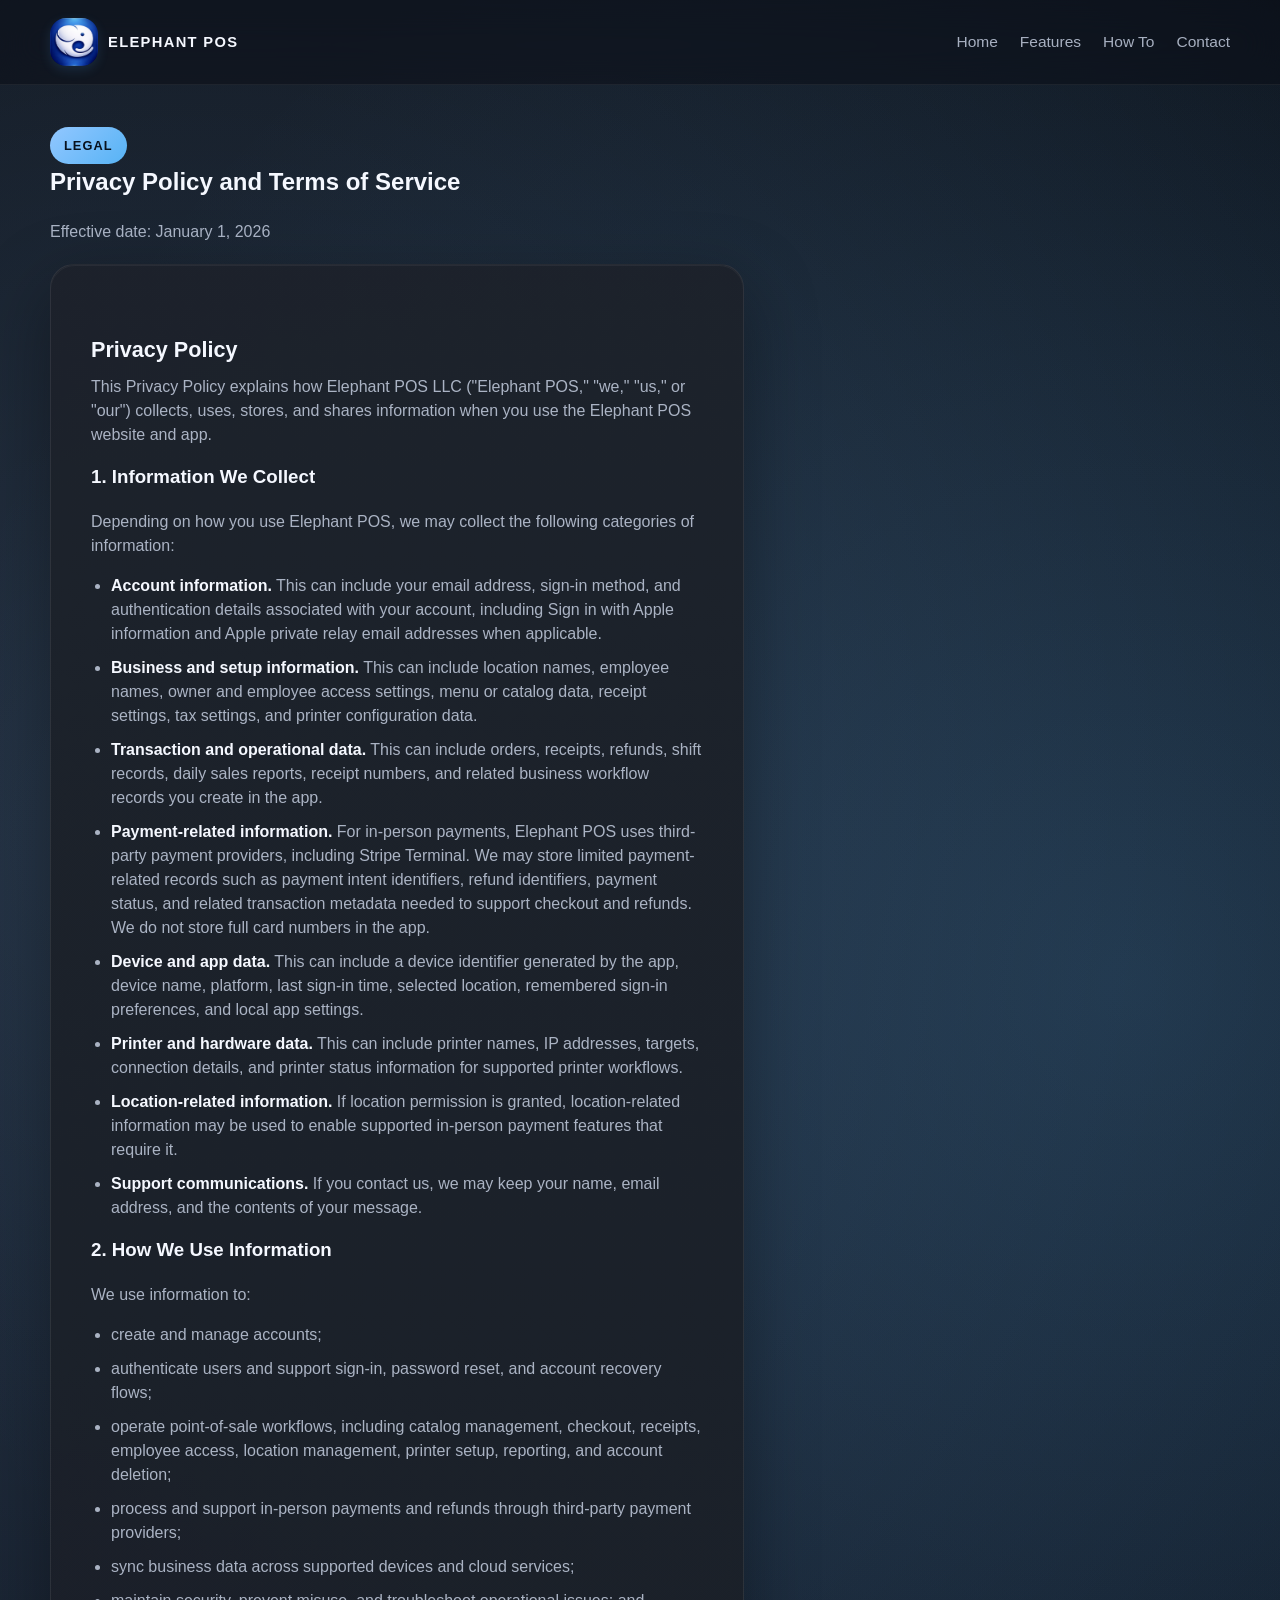
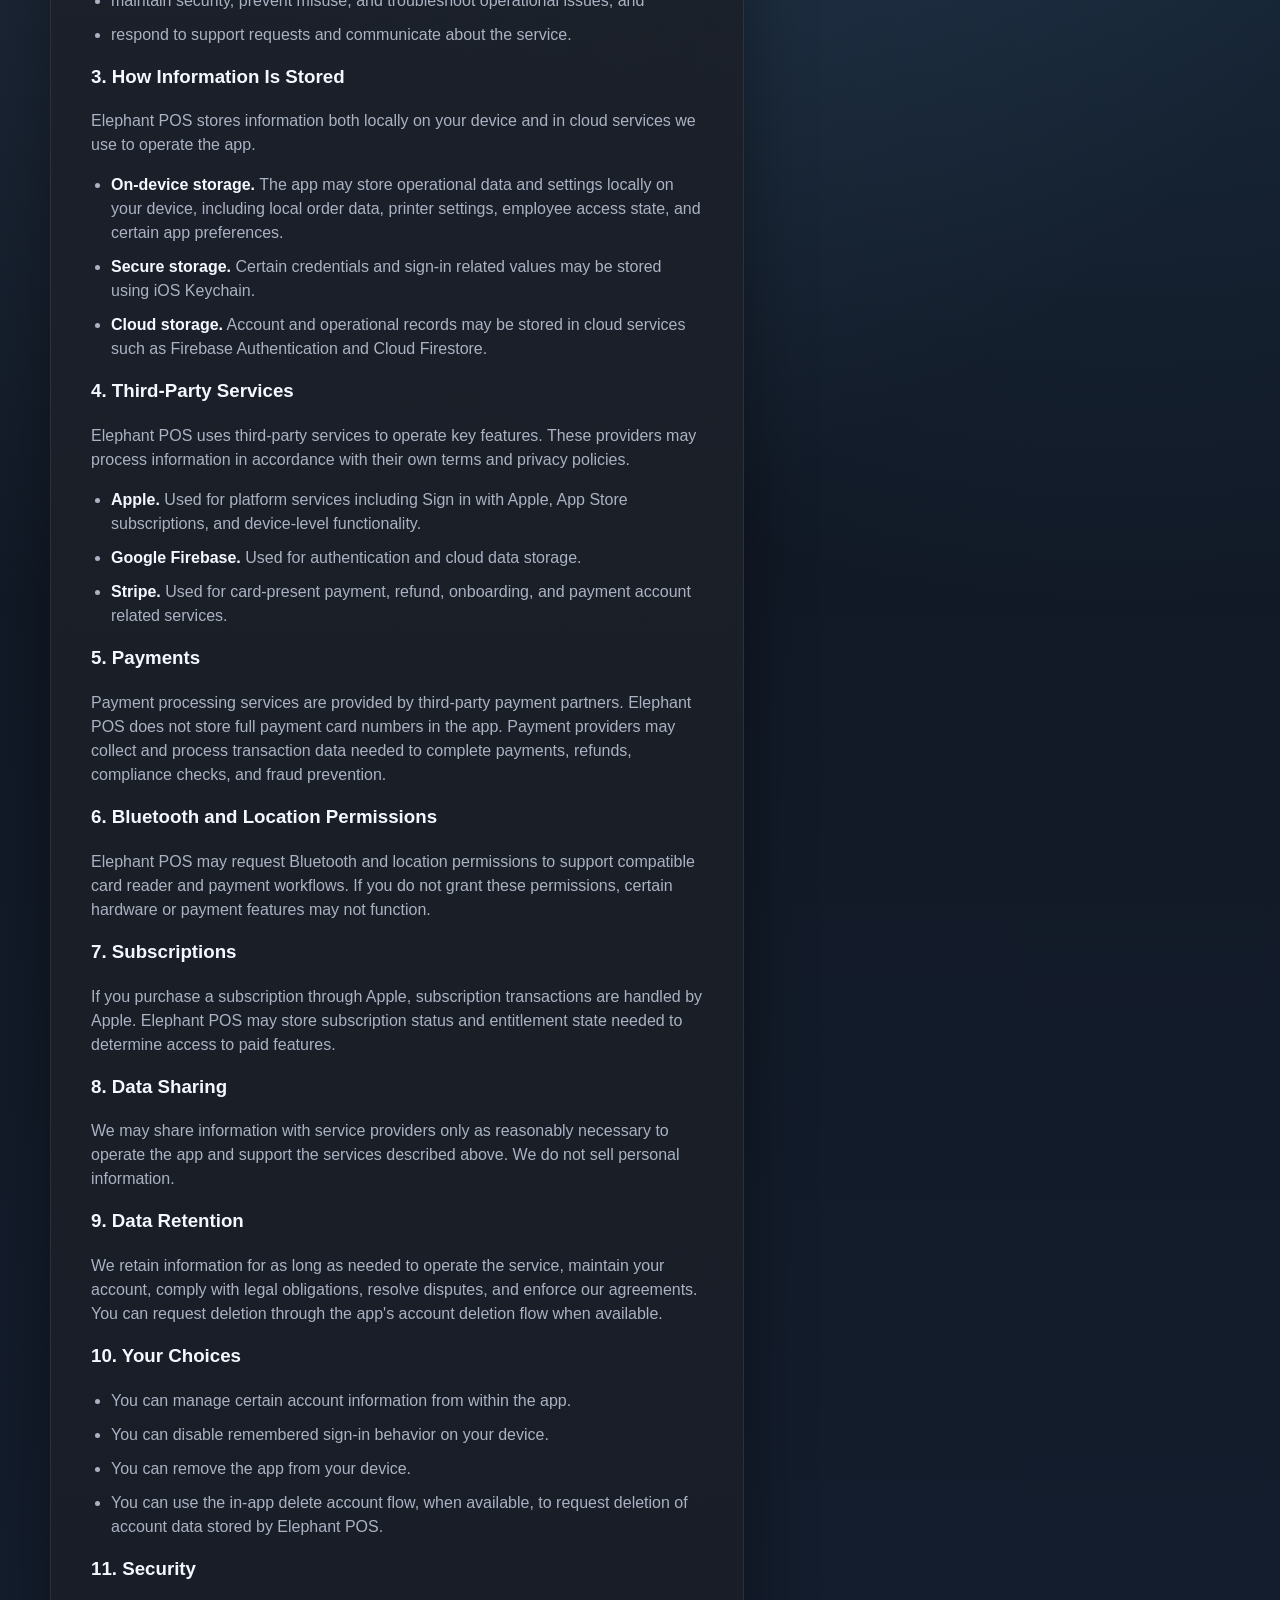
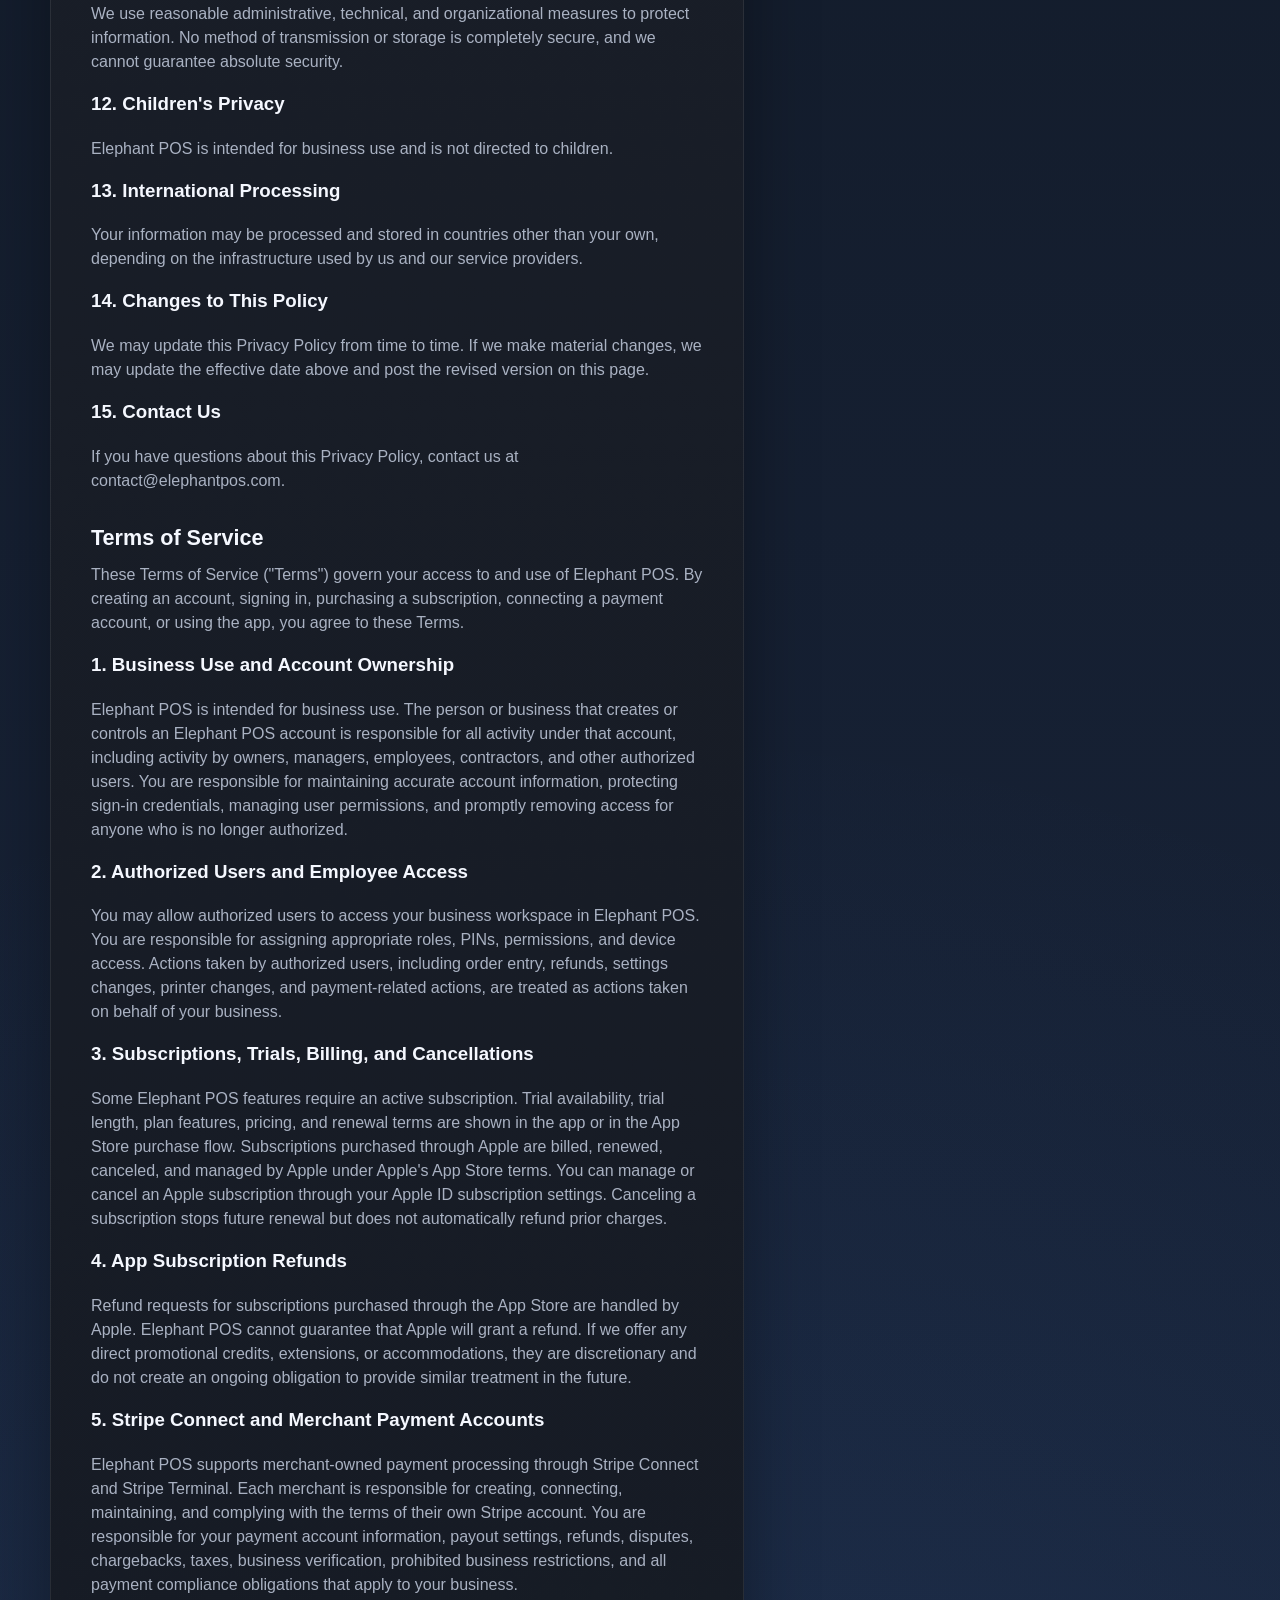
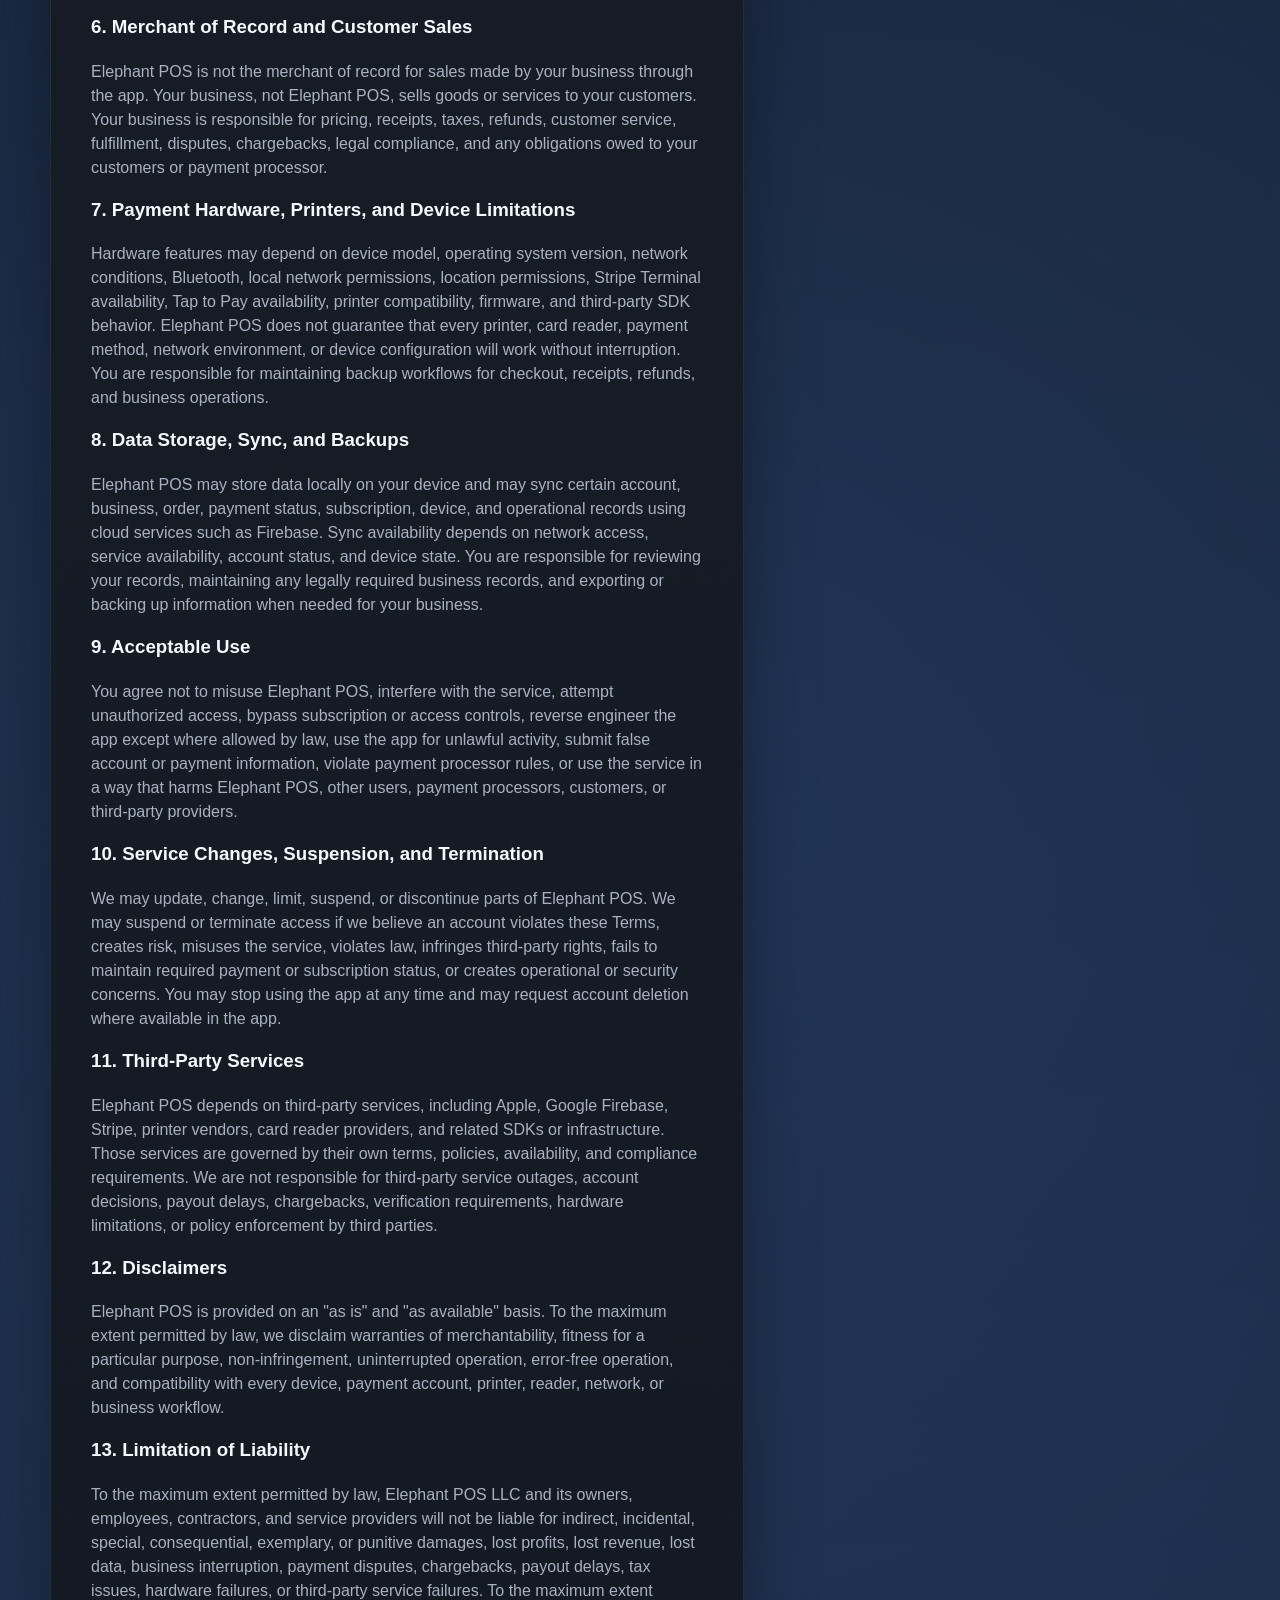
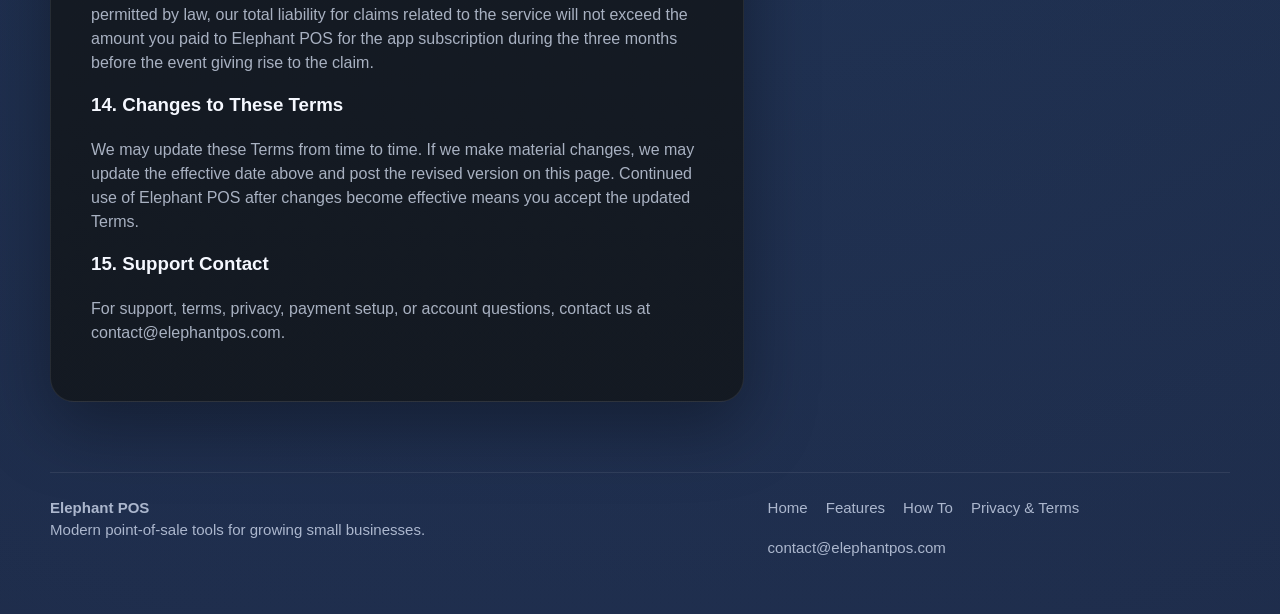
==== commit ff9c2019: "Remove iPhone references from website" ====
--- a/privacy/index.html
+++ b/privacy/index.html
@@ -30,7 +30,7 @@
 
       <article class="card legal-card prose">
         <h2>Privacy Policy</h2>
-        <p>This Privacy Policy explains how Elephant POS LLC ("Elephant POS," "we," "us," or "our") collects, uses, stores, and shares information when you use the Elephant POS website, iPhone app, and iPad app.</p>
+        <p>This Privacy Policy explains how Elephant POS LLC ("Elephant POS," "we," "us," or "our") collects, uses, stores, and shares information when you use the Elephant POS website and app.</p>
 
         <h3>1. Information We Collect</h3>
         <p>Depending on how you use Elephant POS, we may collect the following categories of information:</p>
--- a/styles/site.css
+++ b/styles/site.css
@@ -285,6 +285,10 @@
     margin-top: 18px;
 }
 
+.hero-device-stack-single {
+    min-height: 100%;
+}
+
 .device-frame {
     padding: 18px;
     min-height: 280px;
@@ -301,6 +305,10 @@
     padding: 20px;
 }
 
+.device-frame.feature-device {
+    min-height: 340px;
+}
+
 .stripe-page {
     padding-top: 70px;
     padding-bottom: 70px;
@@ -372,11 +380,6 @@
     border-radius: 24px;
     border: 1px solid rgba(146, 199, 255, 0.24);
     box-shadow: 0 18px 36px rgba(0, 0, 0, 0.28);
-}
-
-.device-frame.iphone img {
-    width: 100%;
-    max-width: 220px;
 }
 
 .device-frame.ipad img {
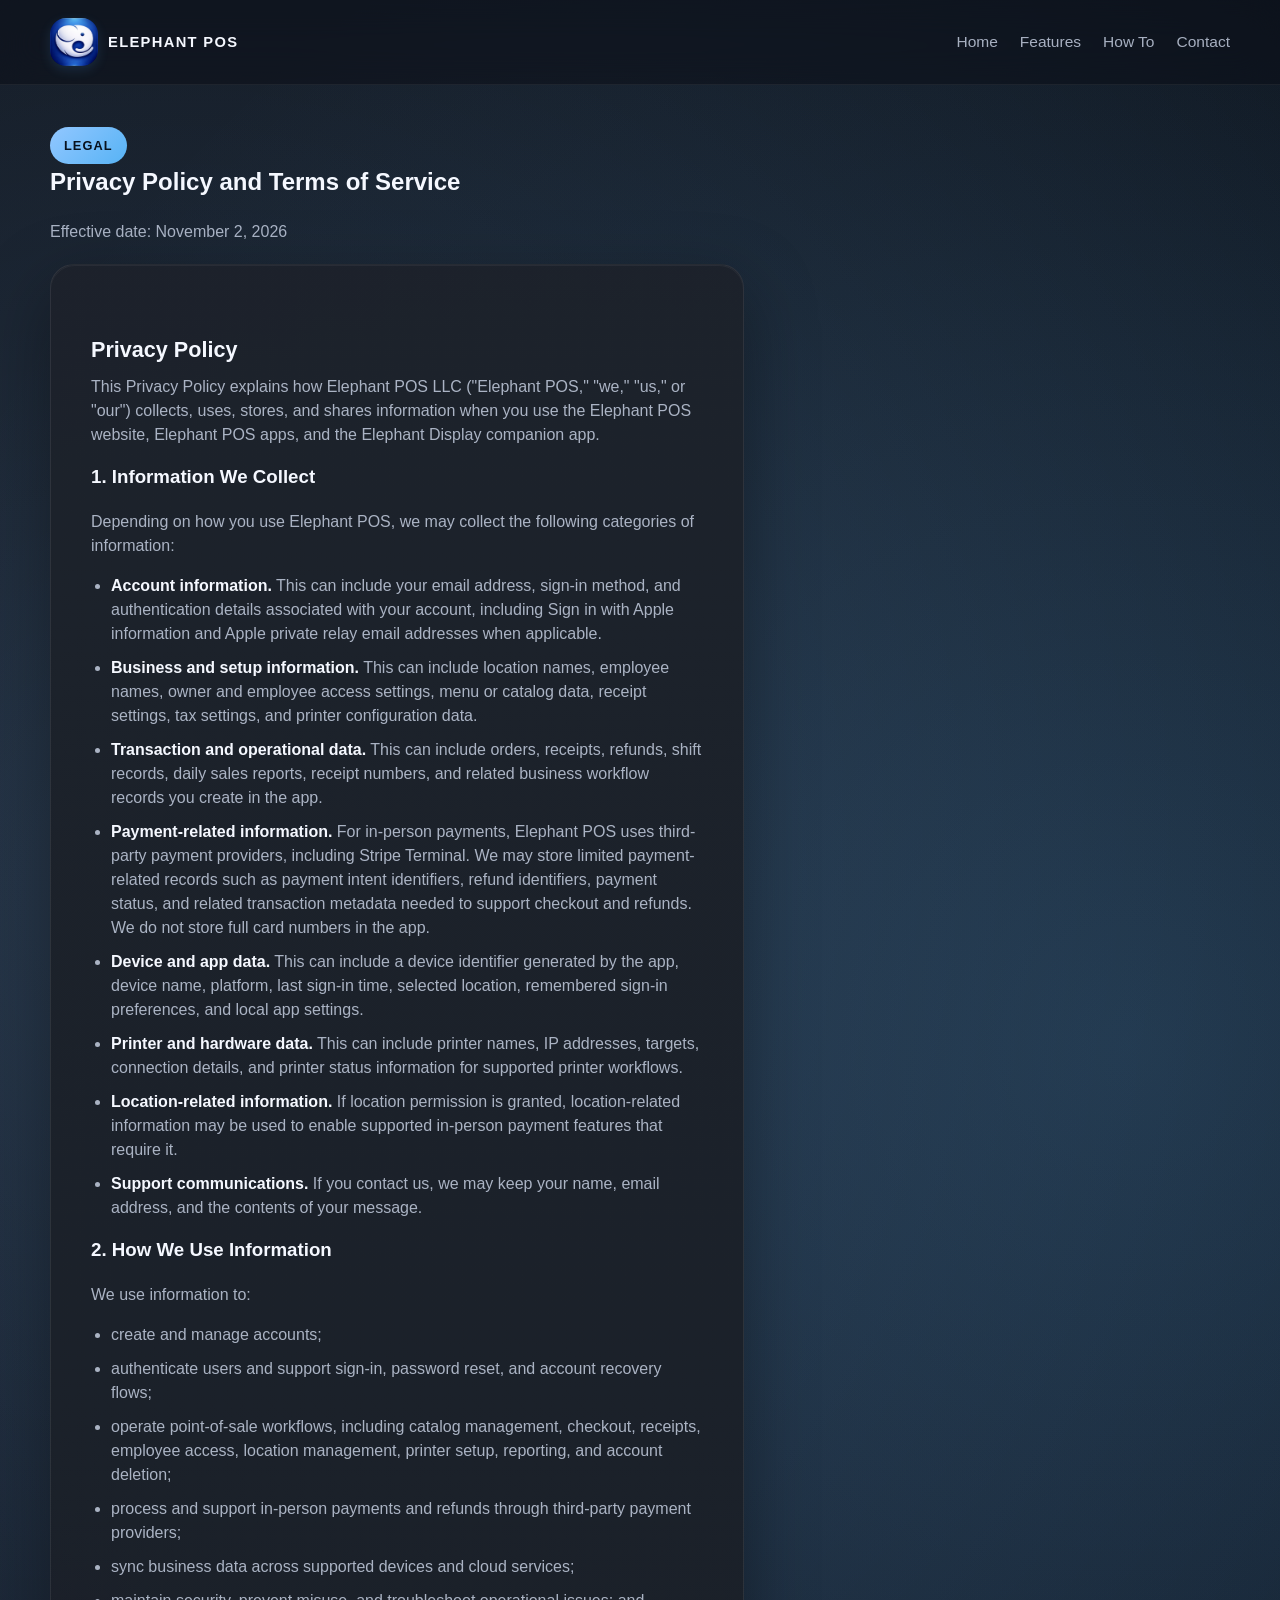
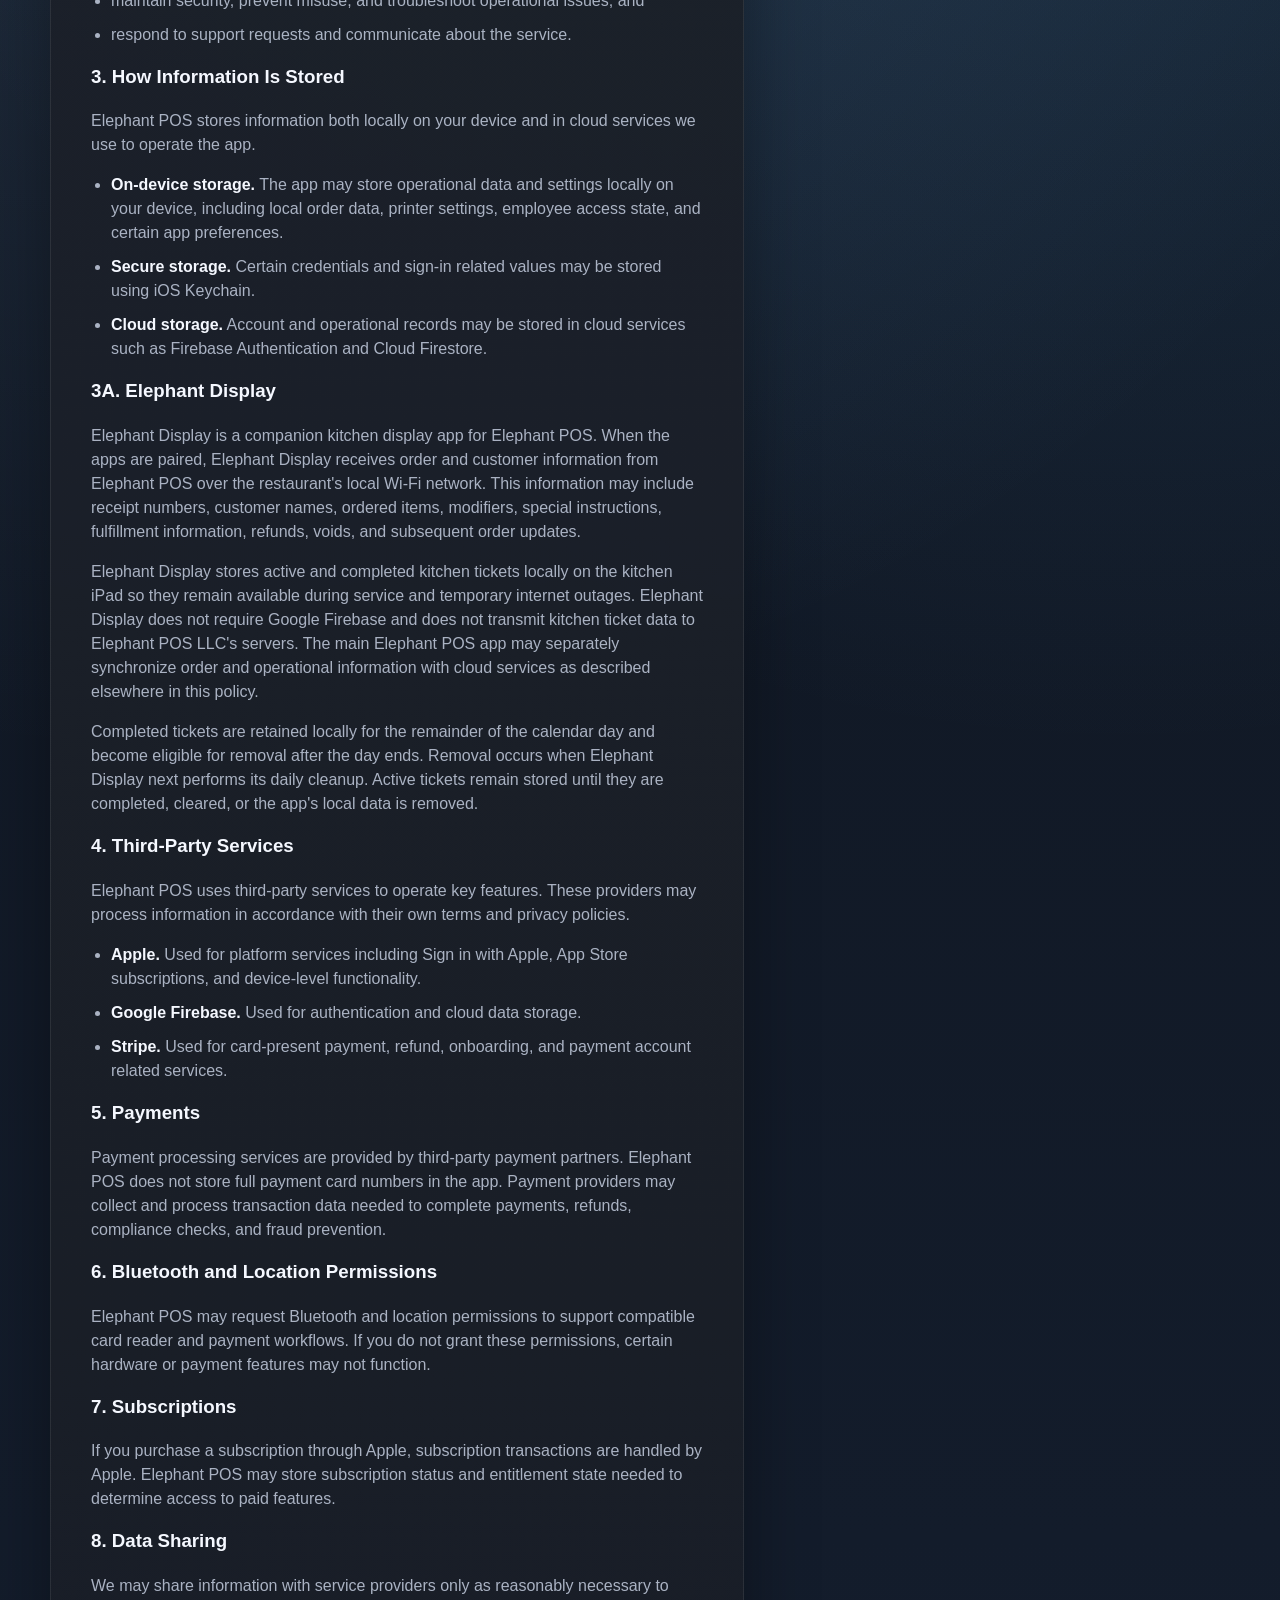
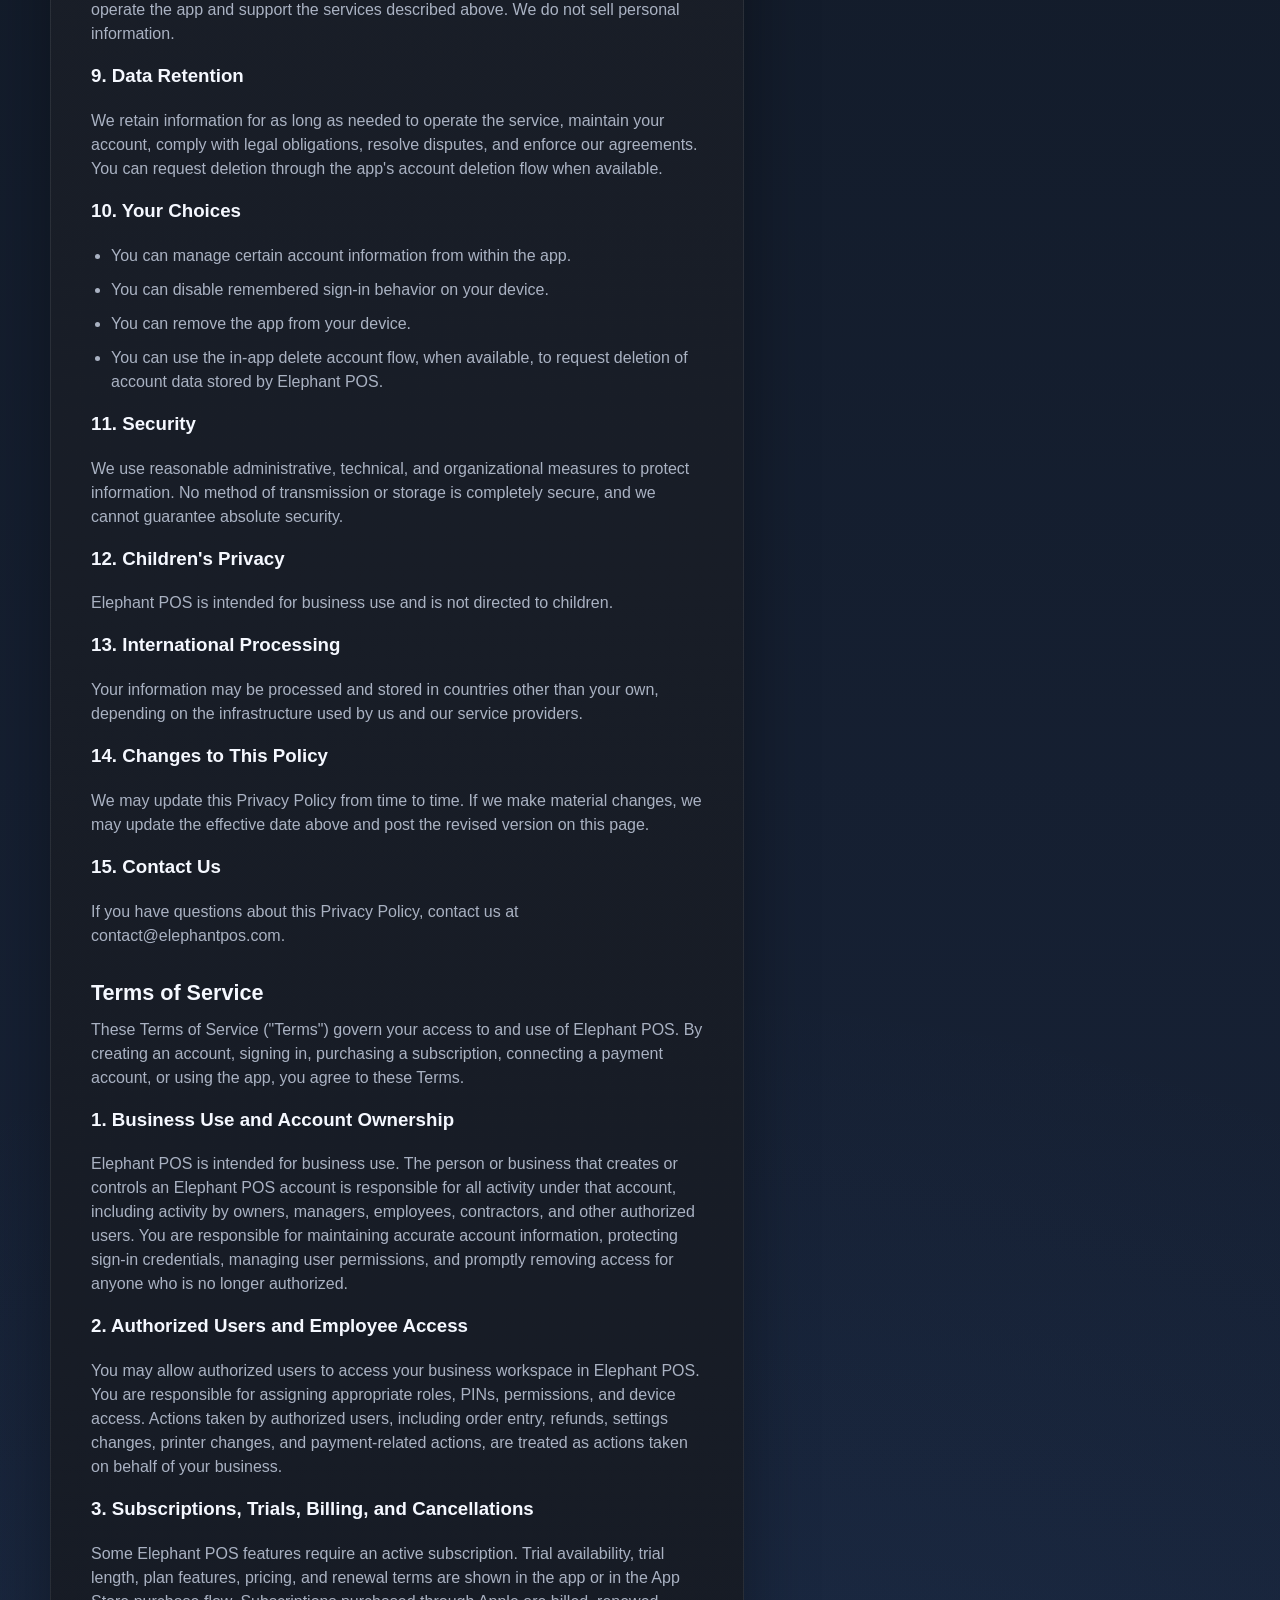
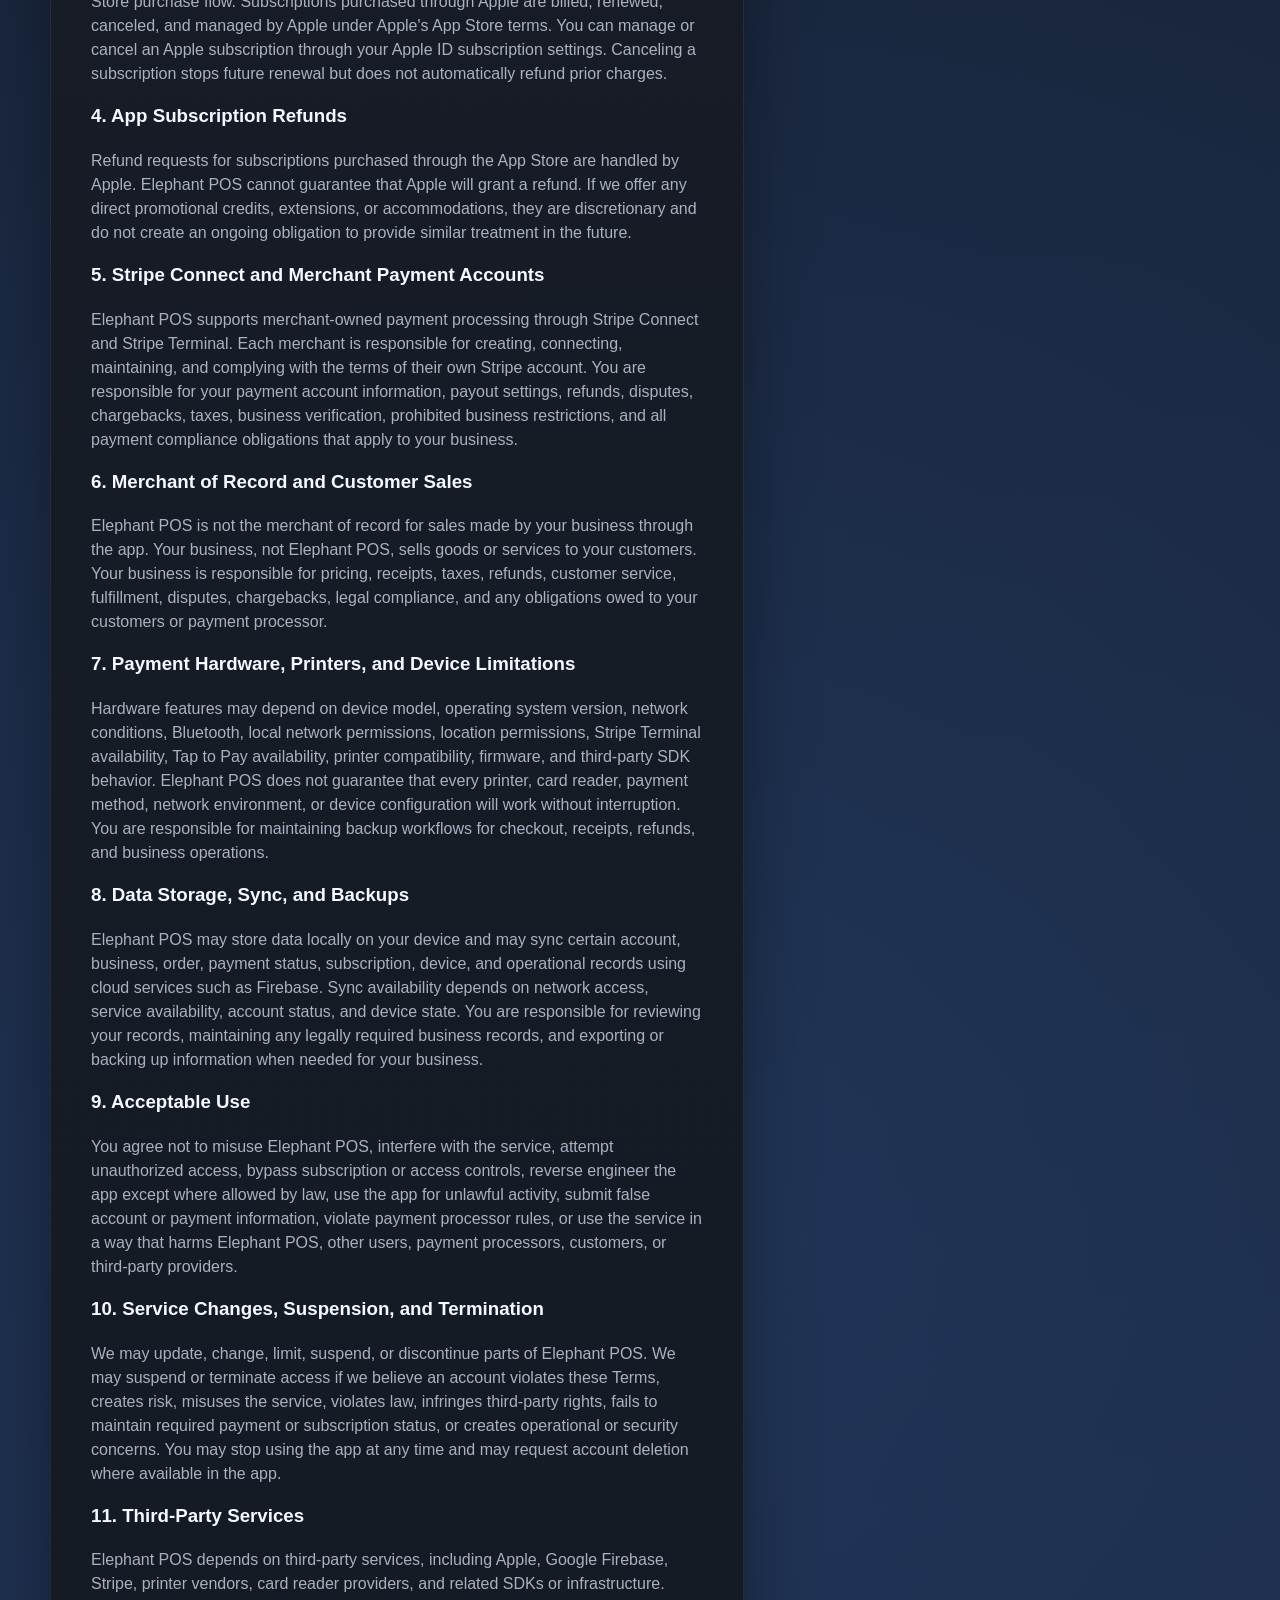
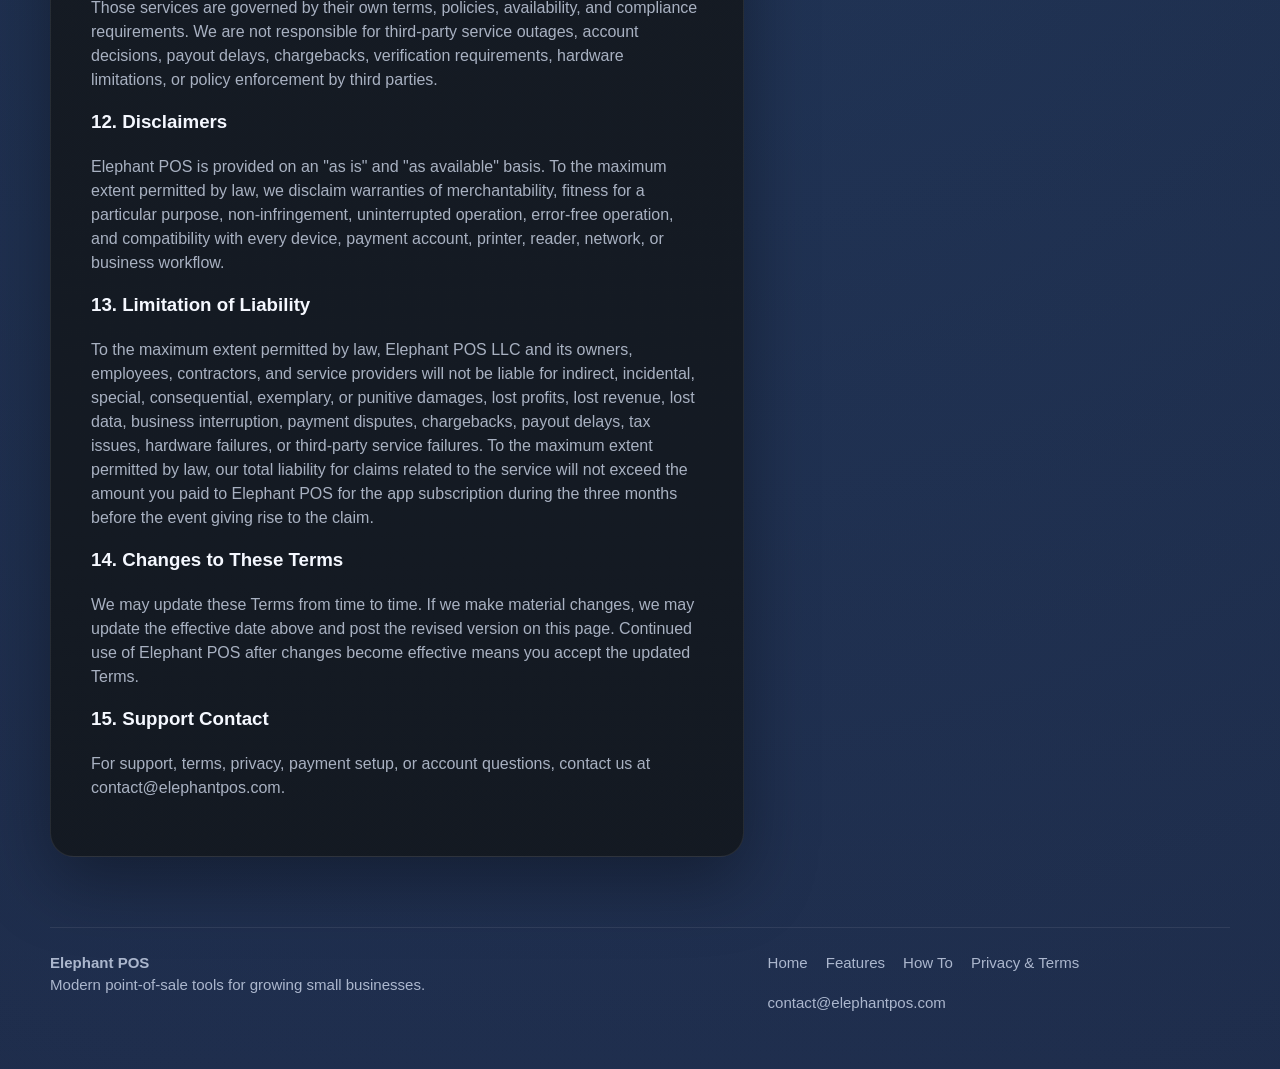
==== commit 06c90e93: "Update privacy policy for Elephant Display" ====
--- a/privacy/index.html
+++ b/privacy/index.html
@@ -25,12 +25,12 @@
       <div class="section-heading">
         <span class="eyebrow">Legal</span>
         <h1>Privacy Policy and Terms of Service</h1>
-        <p>Effective date: January 1, 2026</p>
+        <p>Effective date: November 2, 2026</p>
       </div>
 
       <article class="card legal-card prose">
         <h2>Privacy Policy</h2>
-        <p>This Privacy Policy explains how Elephant POS LLC ("Elephant POS," "we," "us," or "our") collects, uses, stores, and shares information when you use the Elephant POS website and app.</p>
+        <p>This Privacy Policy explains how Elephant POS LLC ("Elephant POS," "we," "us," or "our") collects, uses, stores, and shares information when you use the Elephant POS website, Elephant POS apps, and the Elephant Display companion app.</p>
 
         <h3>1. Information We Collect</h3>
         <p>Depending on how you use Elephant POS, we may collect the following categories of information:</p>
@@ -64,6 +64,11 @@
           <li><strong>Secure storage.</strong> Certain credentials and sign-in related values may be stored using iOS Keychain.</li>
           <li><strong>Cloud storage.</strong> Account and operational records may be stored in cloud services such as Firebase Authentication and Cloud Firestore.</li>
         </ul>
+
+        <h3>3A. Elephant Display</h3>
+        <p>Elephant Display is a companion kitchen display app for Elephant POS. When the apps are paired, Elephant Display receives order and customer information from Elephant POS over the restaurant's local Wi-Fi network. This information may include receipt numbers, customer names, ordered items, modifiers, special instructions, fulfillment information, refunds, voids, and subsequent order updates.</p>
+        <p>Elephant Display stores active and completed kitchen tickets locally on the kitchen iPad so they remain available during service and temporary internet outages. Elephant Display does not require Google Firebase and does not transmit kitchen ticket data to Elephant POS LLC's servers. The main Elephant POS app may separately synchronize order and operational information with cloud services as described elsewhere in this policy.</p>
+        <p>Completed tickets are retained locally for the remainder of the calendar day and become eligible for removal after the day ends. Removal occurs when Elephant Display next performs its daily cleanup. Active tickets remain stored until they are completed, cleared, or the app's local data is removed.</p>
 
         <h3>4. Third-Party Services</h3>
         <p>Elephant POS uses third-party services to operate key features. These providers may process information in accordance with their own terms and privacy policies.</p>
--- a/styles/site.css
+++ b/styles/site.css
@@ -37,7 +37,6 @@
         linear-gradient(180deg, var(--bg-top) 0%, var(--bg-mid) 42%, var(--bg-bottom) 100%);
     line-height: 1.5;
     min-height: 100vh;
-    overflow-x: hidden;
 }
 
 a {
@@ -107,8 +106,6 @@
     display: flex;
     gap: 22px;
     align-items: center;
-    flex-wrap: wrap;
-    justify-content: flex-end;
     color: var(--muted);
     font-size: 0.97rem;
 }
@@ -285,10 +282,6 @@
     margin-top: 18px;
 }
 
-.hero-device-stack-single {
-    min-height: 100%;
-}
-
 .device-frame {
     padding: 18px;
     min-height: 280px;
@@ -305,10 +298,6 @@
     padding: 20px;
 }
 
-.device-frame.feature-device {
-    min-height: 340px;
-}
-
 .stripe-page {
     padding-top: 70px;
     padding-bottom: 70px;
@@ -339,27 +328,11 @@
     font-size: 1rem;
 }
 
-.stripe-status-card p {
-    max-width: 58ch;
-}
-
 .stripe-status-actions {
     display: flex;
     flex-wrap: wrap;
     gap: 14px;
     margin-top: 28px;
-}
-
-.stripe-status-actions .button {
-    min-width: 210px;
-}
-
-.stripe-status-callout {
-    padding: 14px 16px;
-    border-radius: 18px;
-    background: rgba(146, 199, 255, 0.12);
-    border: 1px solid rgba(146, 199, 255, 0.18);
-    color: var(--ink);
 }
 
 .stripe-status-side h2 {
@@ -380,6 +353,11 @@
     border-radius: 24px;
     border: 1px solid rgba(146, 199, 255, 0.24);
     box-shadow: 0 18px 36px rgba(0, 0, 0, 0.28);
+}
+
+.device-frame.iphone img {
+    width: 100%;
+    max-width: 220px;
 }
 
 .device-frame.ipad img {
@@ -662,10 +640,6 @@
         grid-template-columns: 1fr;
     }
 
-    .stripe-status-layout {
-        grid-template-columns: 1fr;
-    }
-
     .howto-grid {
         grid-template-columns: repeat(2, minmax(0, 1fr));
     }
@@ -674,10 +648,6 @@
     .site-footer .shell {
         flex-direction: column;
         align-items: flex-start;
-    }
-
-    .site-nav {
-        justify-content: flex-start;
     }
 }
 
@@ -721,55 +691,4 @@
     .howto-link {
         min-height: 150px;
     }
-
-    .stripe-status-card,
-    .stripe-status-side {
-        padding: 24px;
-    }
-
-    .stripe-status-actions {
-        flex-direction: column;
-    }
-
-    .stripe-status-actions .button {
-        width: 100%;
-        min-width: 0;
-    }
-}
-
-@media (max-width: 560px) {
-    .shell {
-        width: min(calc(100% - 20px), var(--max));
-    }
-
-    .site-header .shell {
-        padding: 14px 0;
-    }
-
-    .brand {
-        font-size: 0.84rem;
-        letter-spacing: 0.06em;
-    }
-
-    .mark {
-        width: 42px;
-        height: 42px;
-        border-radius: 14px;
-    }
-
-    .hero-copy h1,
-    .guide-header h1,
-    .stripe-status-card h1 {
-        max-width: none;
-    }
-
-    .faq-item summary,
-    .faq-answer {
-        padding-left: 20px;
-        padding-right: 20px;
-    }
-
-    .site-footer {
-        padding-bottom: 34px;
-    }
-}
+}
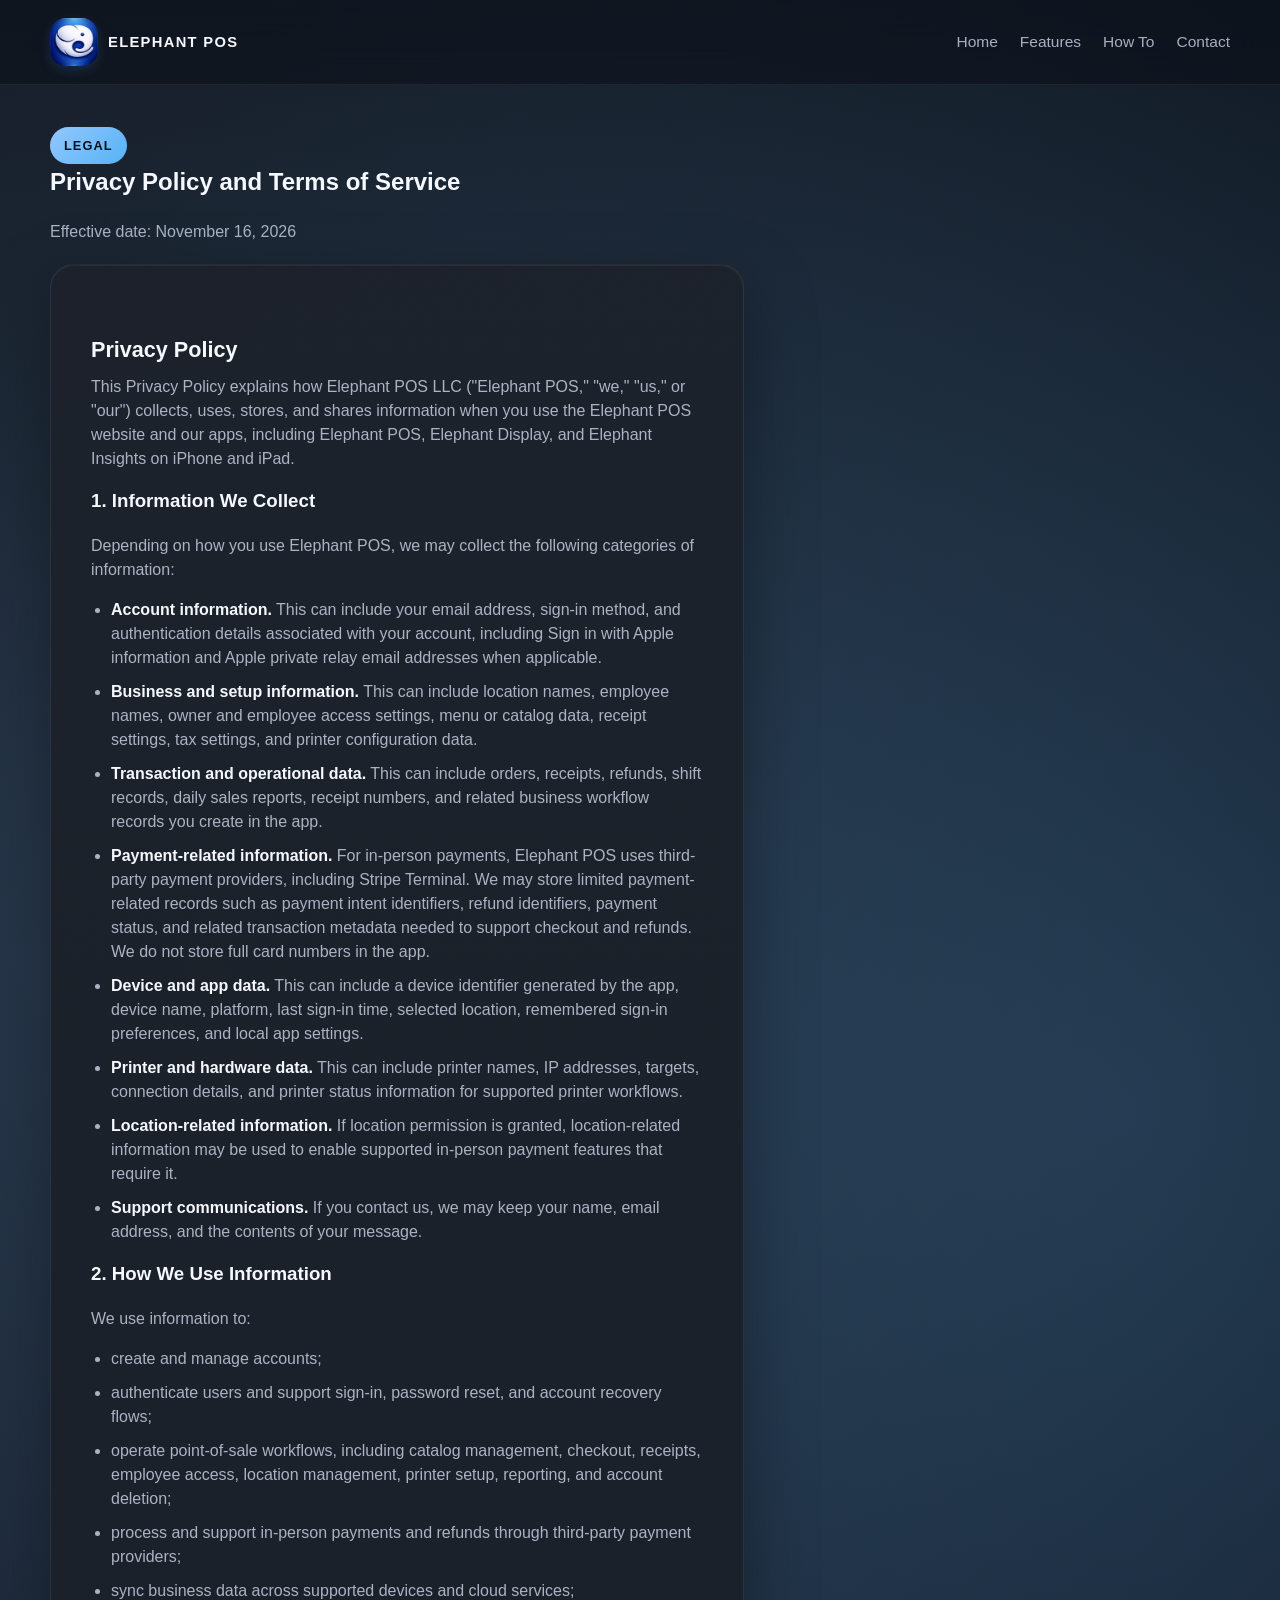
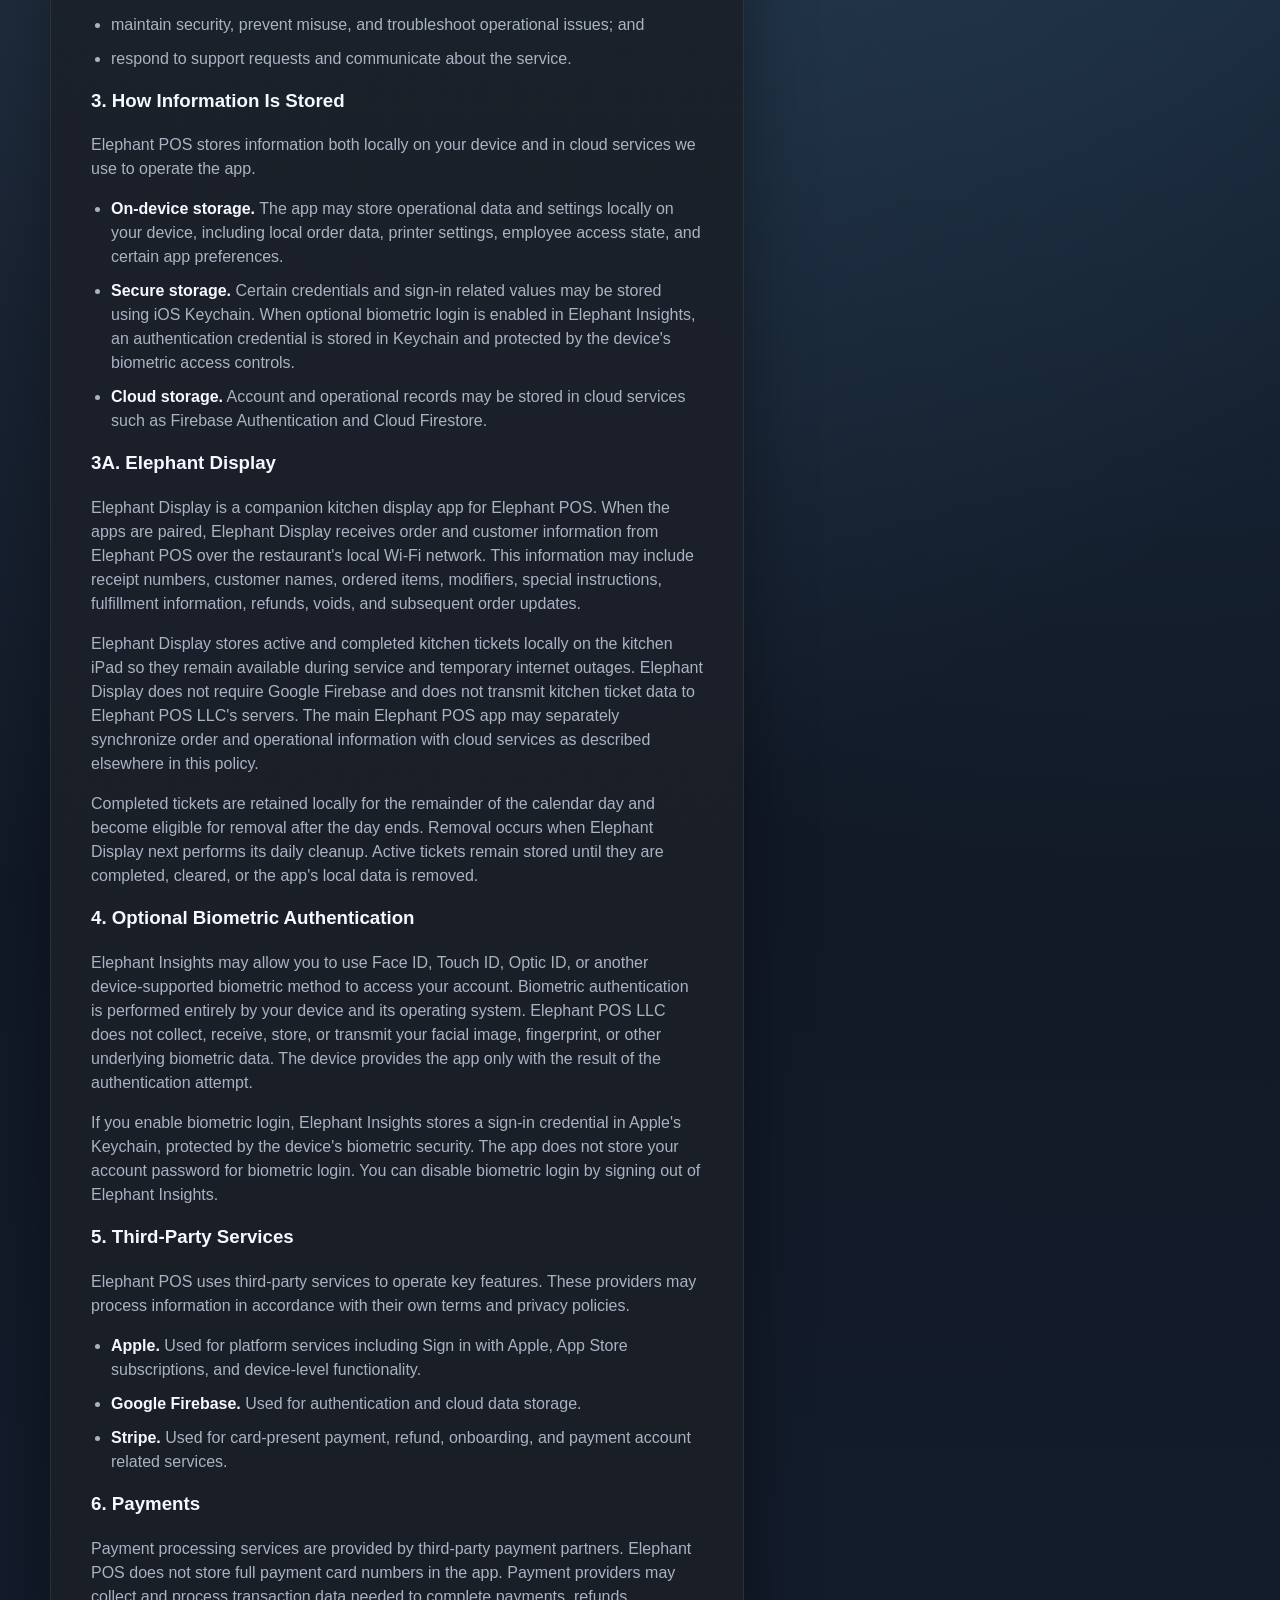
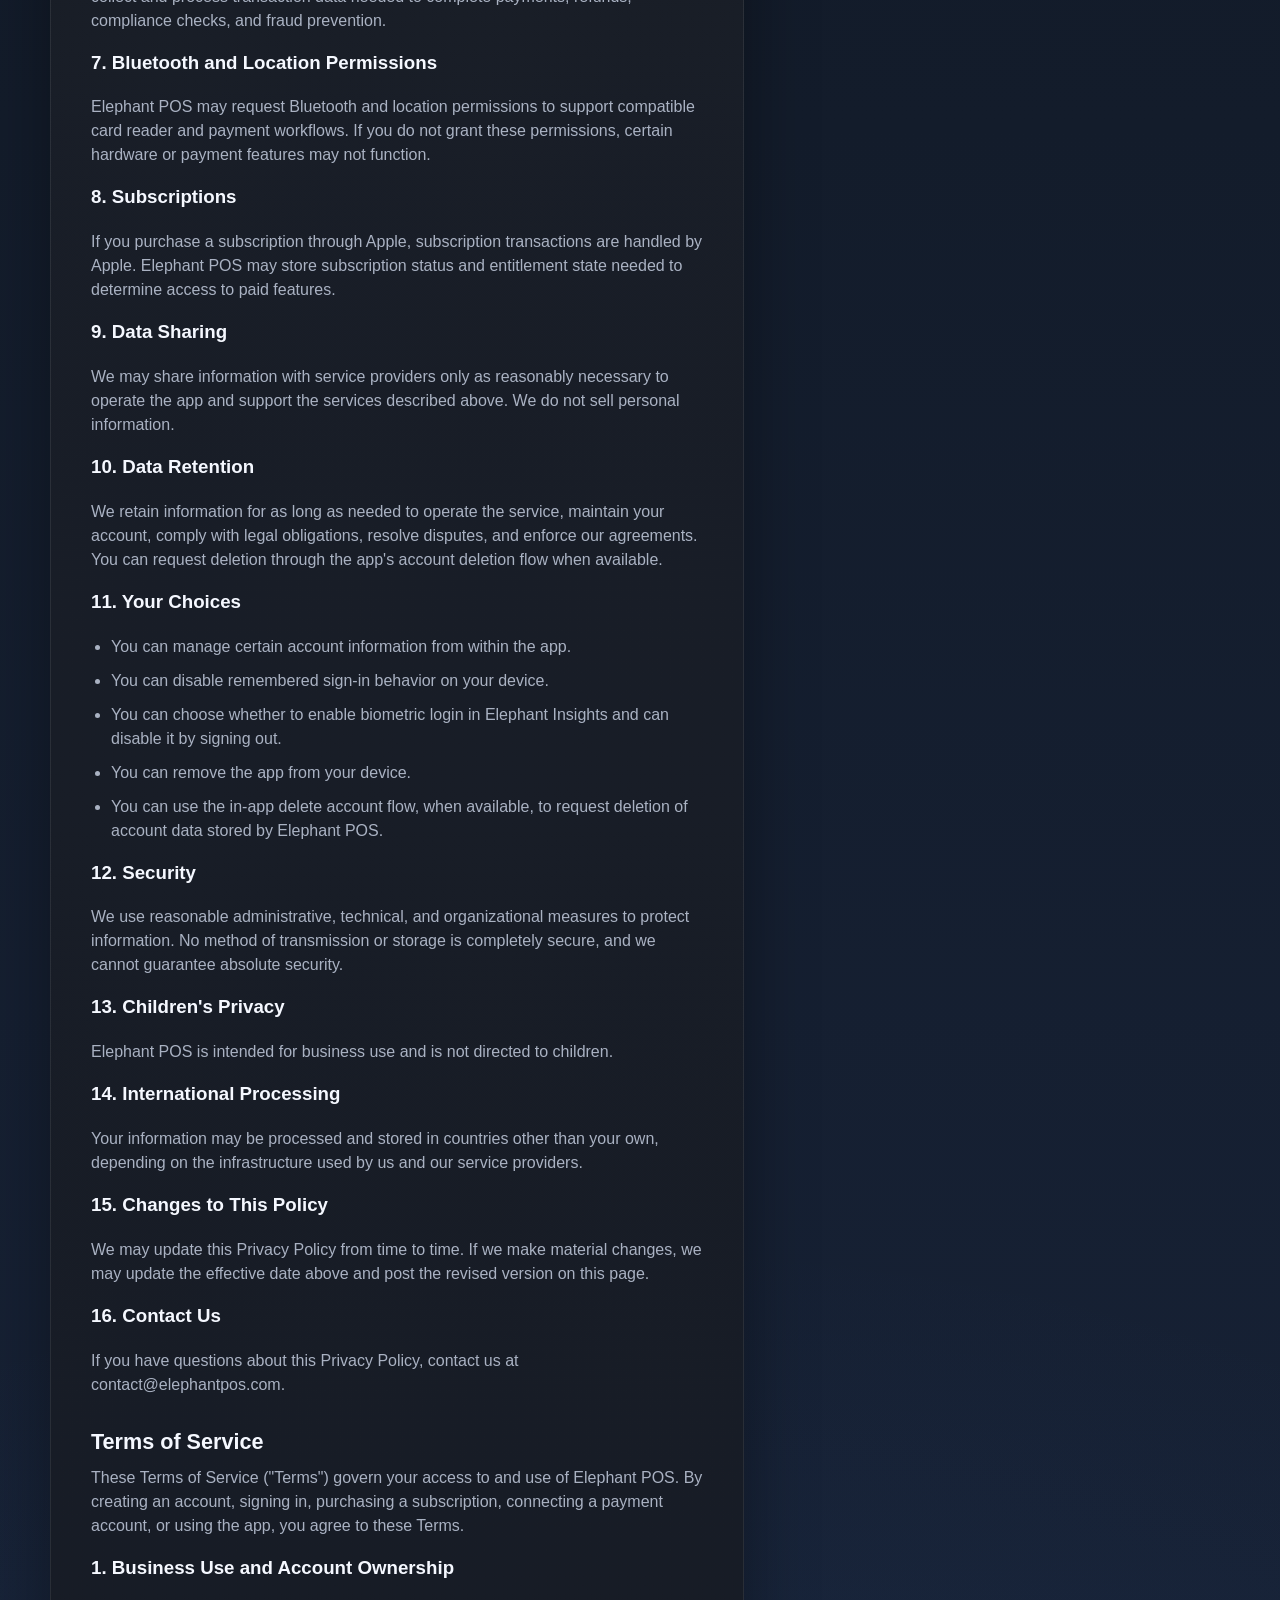
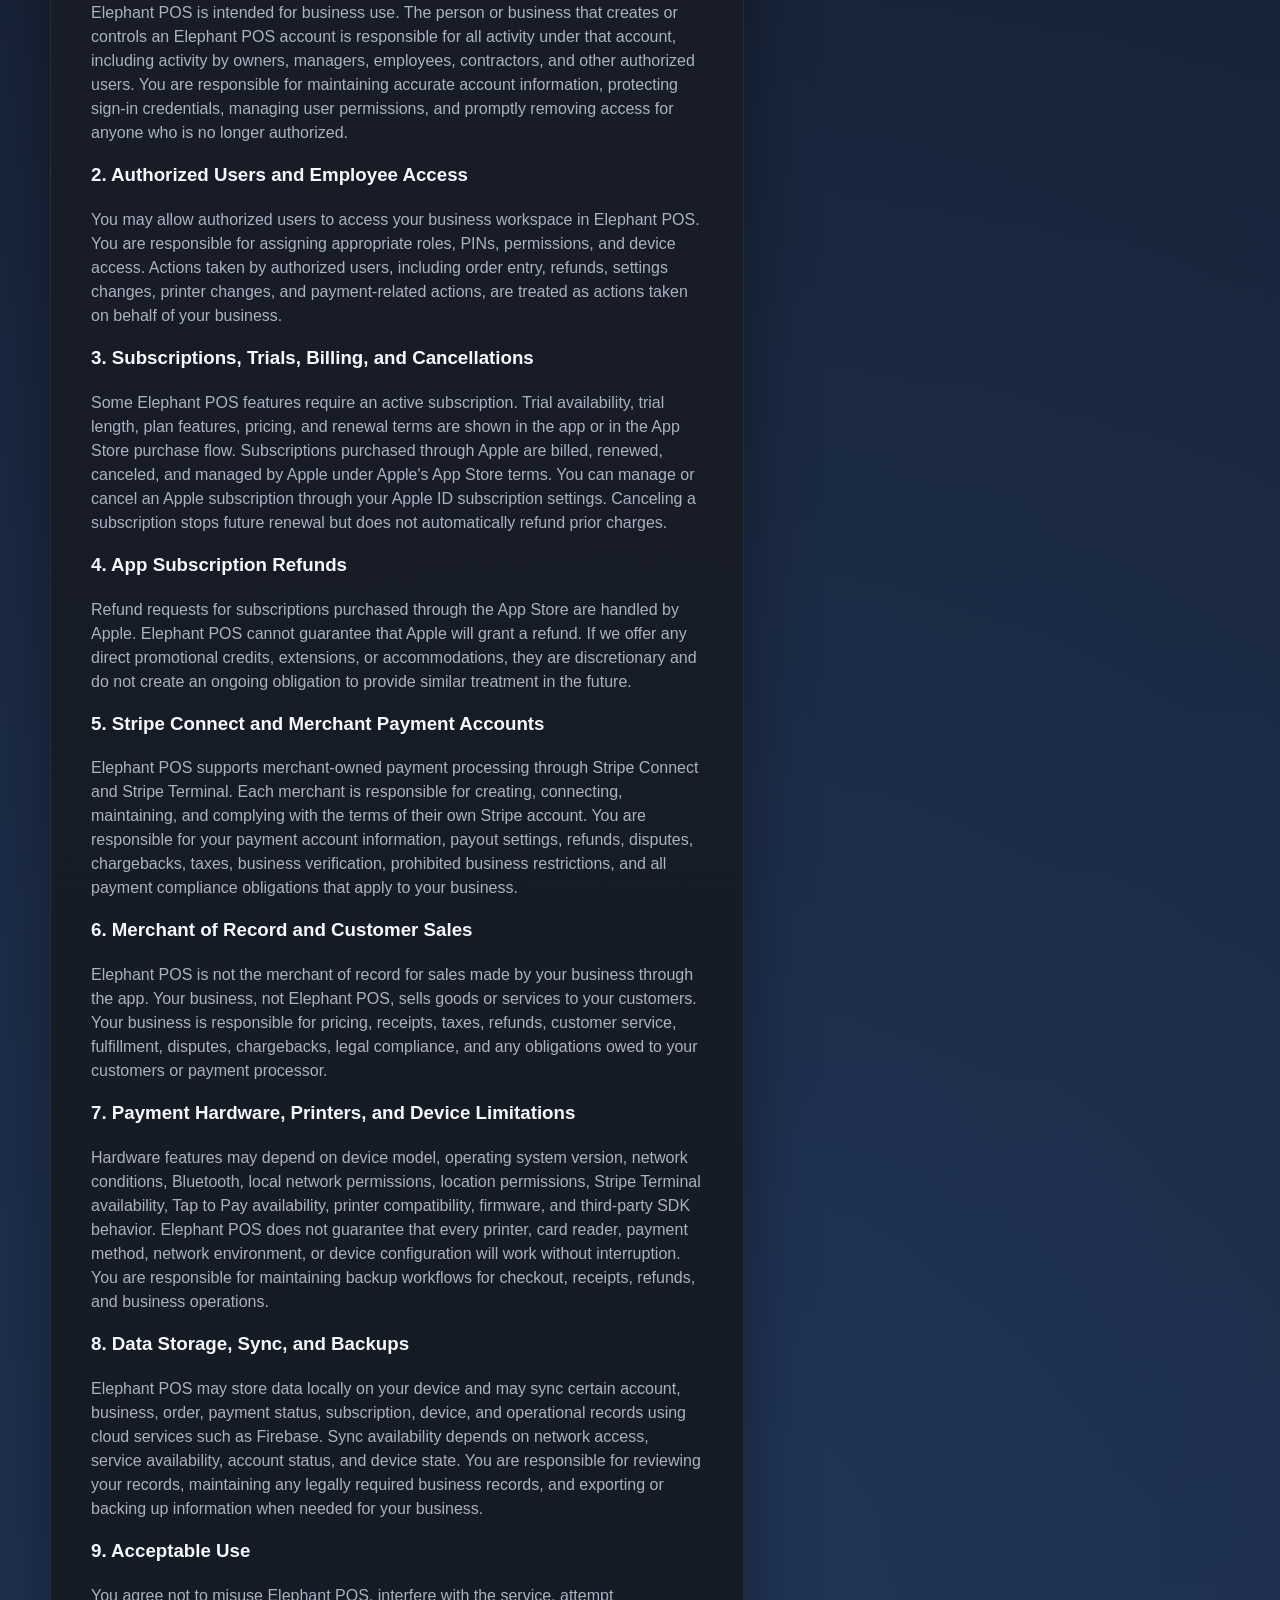
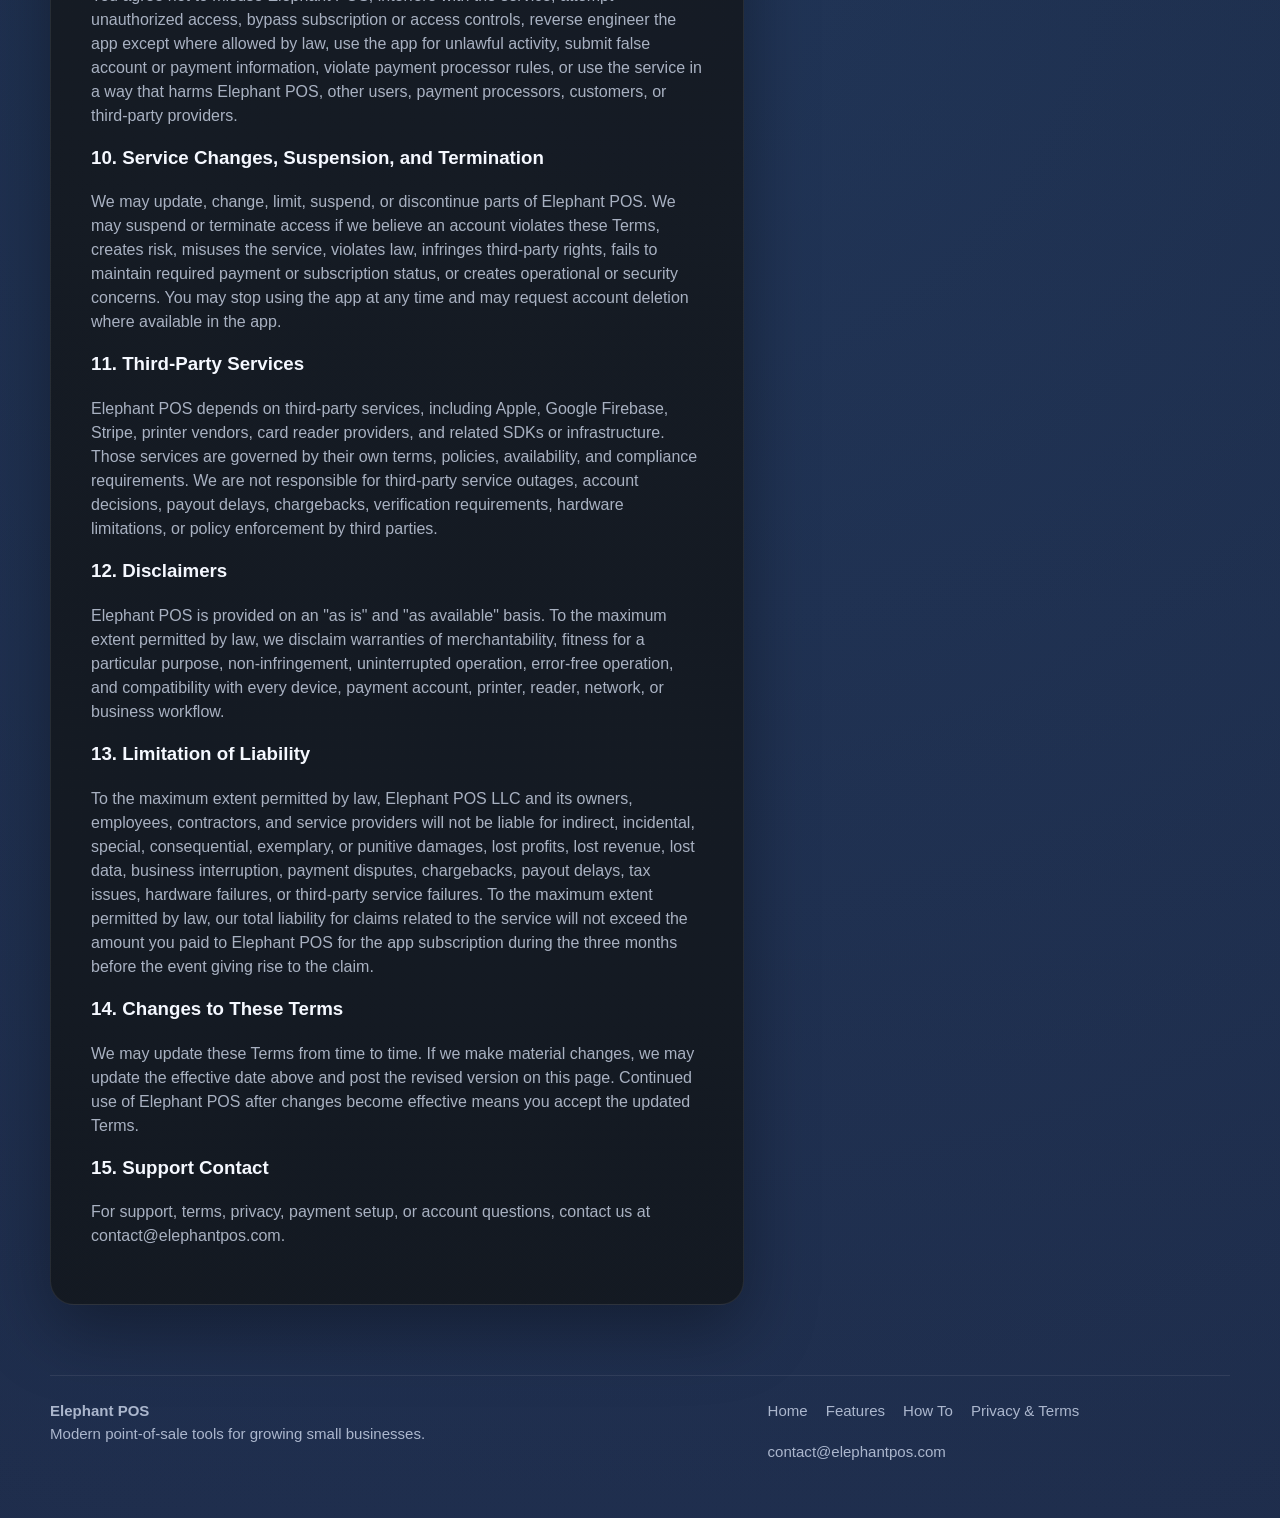
==== commit 9e3fb7f3: "Update privacy policy for biometric login" ====
--- a/privacy/index.html
+++ b/privacy/index.html
@@ -25,12 +25,12 @@
       <div class="section-heading">
         <span class="eyebrow">Legal</span>
         <h1>Privacy Policy and Terms of Service</h1>
-        <p>Effective date: November 2, 2026</p>
+        <p>Effective date: November 16, 2026</p>
       </div>
 
       <article class="card legal-card prose">
         <h2>Privacy Policy</h2>
-        <p>This Privacy Policy explains how Elephant POS LLC ("Elephant POS," "we," "us," or "our") collects, uses, stores, and shares information when you use the Elephant POS website, Elephant POS apps, and the Elephant Display companion app.</p>
+        <p>This Privacy Policy explains how Elephant POS LLC ("Elephant POS," "we," "us," or "our") collects, uses, stores, and shares information when you use the Elephant POS website and our apps, including Elephant POS, Elephant Display, and Elephant Insights on iPhone and iPad.</p>
 
         <h3>1. Information We Collect</h3>
         <p>Depending on how you use Elephant POS, we may collect the following categories of information:</p>
@@ -61,7 +61,7 @@
         <p>Elephant POS stores information both locally on your device and in cloud services we use to operate the app.</p>
         <ul>
           <li><strong>On-device storage.</strong> The app may store operational data and settings locally on your device, including local order data, printer settings, employee access state, and certain app preferences.</li>
-          <li><strong>Secure storage.</strong> Certain credentials and sign-in related values may be stored using iOS Keychain.</li>
+          <li><strong>Secure storage.</strong> Certain credentials and sign-in related values may be stored using iOS Keychain. When optional biometric login is enabled in Elephant Insights, an authentication credential is stored in Keychain and protected by the device's biometric access controls.</li>
           <li><strong>Cloud storage.</strong> Account and operational records may be stored in cloud services such as Firebase Authentication and Cloud Firestore.</li>
         </ul>
 
@@ -70,7 +70,11 @@
         <p>Elephant Display stores active and completed kitchen tickets locally on the kitchen iPad so they remain available during service and temporary internet outages. Elephant Display does not require Google Firebase and does not transmit kitchen ticket data to Elephant POS LLC's servers. The main Elephant POS app may separately synchronize order and operational information with cloud services as described elsewhere in this policy.</p>
         <p>Completed tickets are retained locally for the remainder of the calendar day and become eligible for removal after the day ends. Removal occurs when Elephant Display next performs its daily cleanup. Active tickets remain stored until they are completed, cleared, or the app's local data is removed.</p>
 
-        <h3>4. Third-Party Services</h3>
+        <h3>4. Optional Biometric Authentication</h3>
+        <p>Elephant Insights may allow you to use Face ID, Touch ID, Optic ID, or another device-supported biometric method to access your account. Biometric authentication is performed entirely by your device and its operating system. Elephant POS LLC does not collect, receive, store, or transmit your facial image, fingerprint, or other underlying biometric data. The device provides the app only with the result of the authentication attempt.</p>
+        <p>If you enable biometric login, Elephant Insights stores a sign-in credential in Apple's Keychain, protected by the device's biometric security. The app does not store your account password for biometric login. You can disable biometric login by signing out of Elephant Insights.</p>
+
+        <h3>5. Third-Party Services</h3>
         <p>Elephant POS uses third-party services to operate key features. These providers may process information in accordance with their own terms and privacy policies.</p>
         <ul>
           <li><strong>Apple.</strong> Used for platform services including Sign in with Apple, App Store subscriptions, and device-level functionality.</li>
@@ -78,42 +82,43 @@
           <li><strong>Stripe.</strong> Used for card-present payment, refund, onboarding, and payment account related services.</li>
         </ul>
 
-        <h3>5. Payments</h3>
+        <h3>6. Payments</h3>
         <p>Payment processing services are provided by third-party payment partners. Elephant POS does not store full payment card numbers in the app. Payment providers may collect and process transaction data needed to complete payments, refunds, compliance checks, and fraud prevention.</p>
 
-        <h3>6. Bluetooth and Location Permissions</h3>
+        <h3>7. Bluetooth and Location Permissions</h3>
         <p>Elephant POS may request Bluetooth and location permissions to support compatible card reader and payment workflows. If you do not grant these permissions, certain hardware or payment features may not function.</p>
 
-        <h3>7. Subscriptions</h3>
+        <h3>8. Subscriptions</h3>
         <p>If you purchase a subscription through Apple, subscription transactions are handled by Apple. Elephant POS may store subscription status and entitlement state needed to determine access to paid features.</p>
 
-        <h3>8. Data Sharing</h3>
+        <h3>9. Data Sharing</h3>
         <p>We may share information with service providers only as reasonably necessary to operate the app and support the services described above. We do not sell personal information.</p>
 
-        <h3>9. Data Retention</h3>
+        <h3>10. Data Retention</h3>
         <p>We retain information for as long as needed to operate the service, maintain your account, comply with legal obligations, resolve disputes, and enforce our agreements. You can request deletion through the app's account deletion flow when available.</p>
 
-        <h3>10. Your Choices</h3>
+        <h3>11. Your Choices</h3>
         <ul>
           <li>You can manage certain account information from within the app.</li>
           <li>You can disable remembered sign-in behavior on your device.</li>
+          <li>You can choose whether to enable biometric login in Elephant Insights and can disable it by signing out.</li>
           <li>You can remove the app from your device.</li>
           <li>You can use the in-app delete account flow, when available, to request deletion of account data stored by Elephant POS.</li>
         </ul>
 
-        <h3>11. Security</h3>
+        <h3>12. Security</h3>
         <p>We use reasonable administrative, technical, and organizational measures to protect information. No method of transmission or storage is completely secure, and we cannot guarantee absolute security.</p>
 
-        <h3>12. Children's Privacy</h3>
+        <h3>13. Children's Privacy</h3>
         <p>Elephant POS is intended for business use and is not directed to children.</p>
 
-        <h3>13. International Processing</h3>
+        <h3>14. International Processing</h3>
         <p>Your information may be processed and stored in countries other than your own, depending on the infrastructure used by us and our service providers.</p>
 
-        <h3>14. Changes to This Policy</h3>
+        <h3>15. Changes to This Policy</h3>
         <p>We may update this Privacy Policy from time to time. If we make material changes, we may update the effective date above and post the revised version on this page.</p>
 
-        <h3>15. Contact Us</h3>
+        <h3>16. Contact Us</h3>
         <p>If you have questions about this Privacy Policy, contact us at <a href="mailto:contact@elephantpos.com">contact@elephantpos.com</a>.</p>
 
         <h2>Terms of Service</h2>
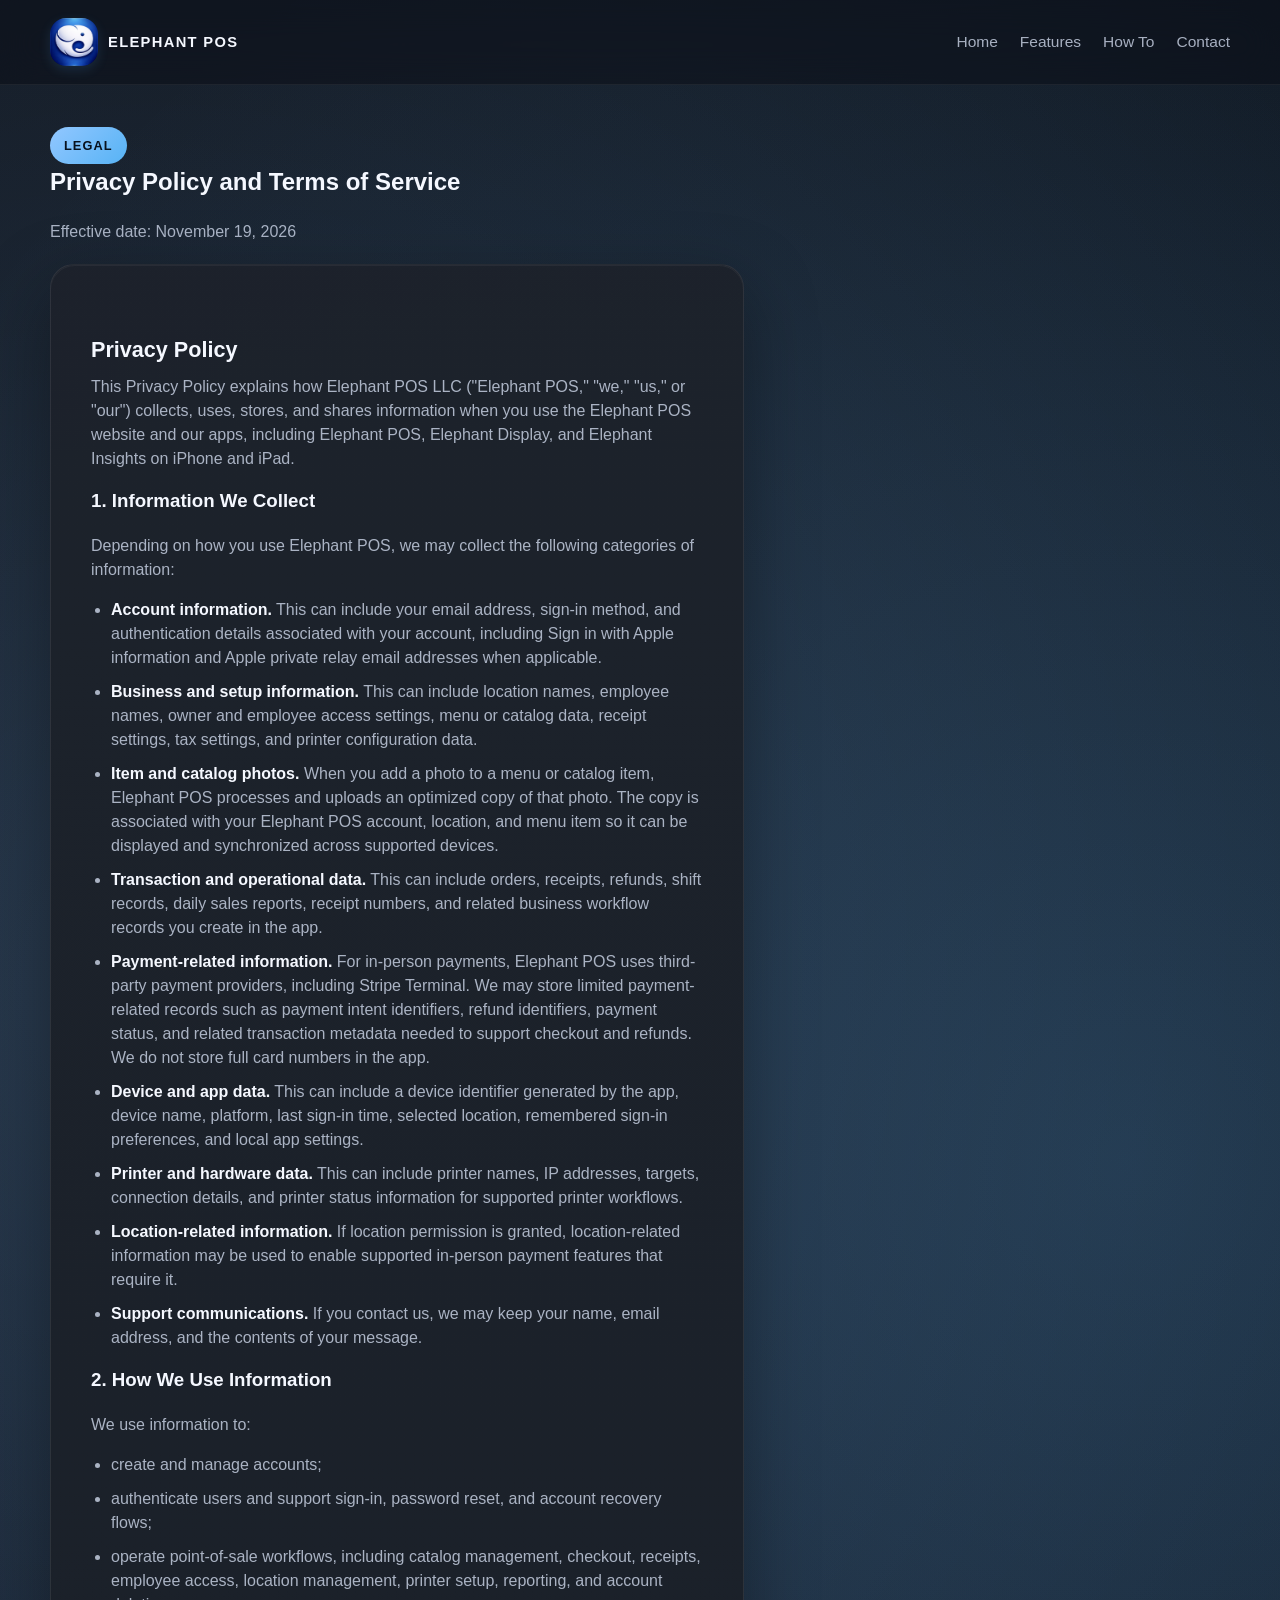
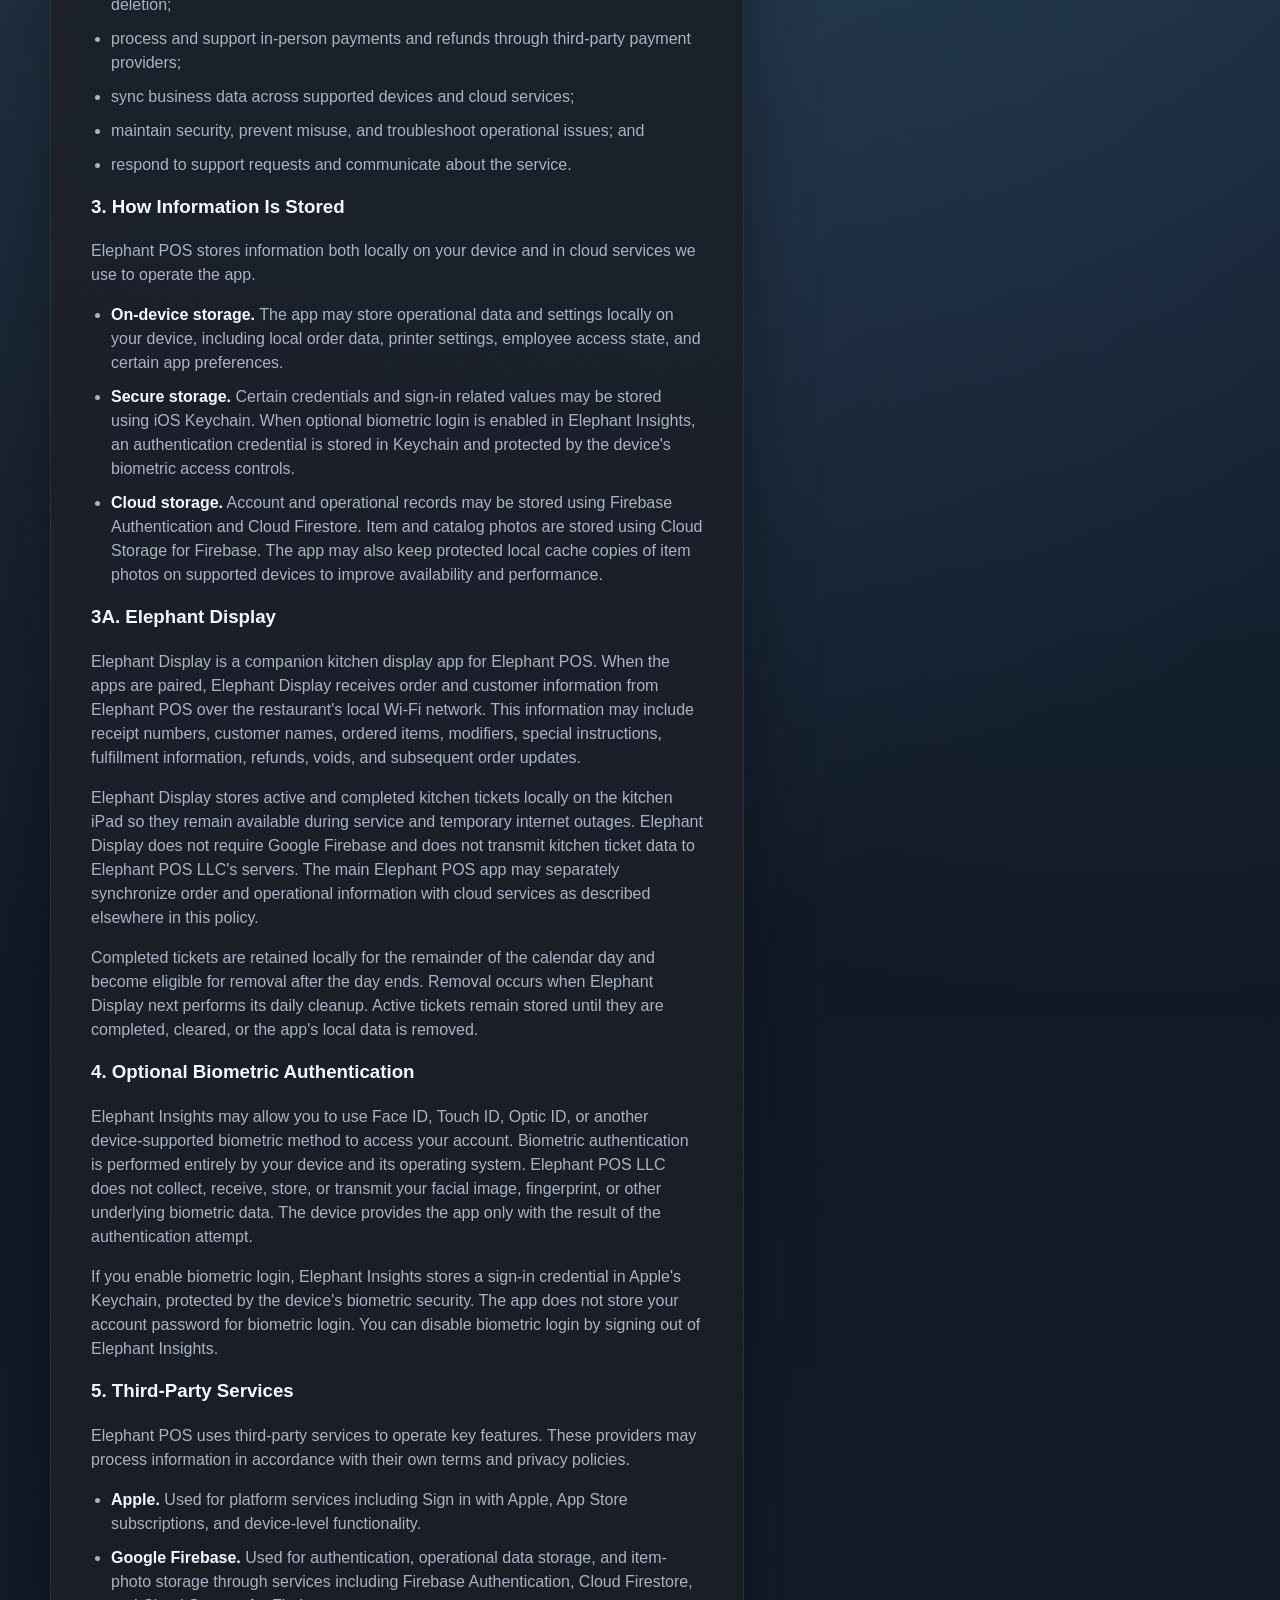
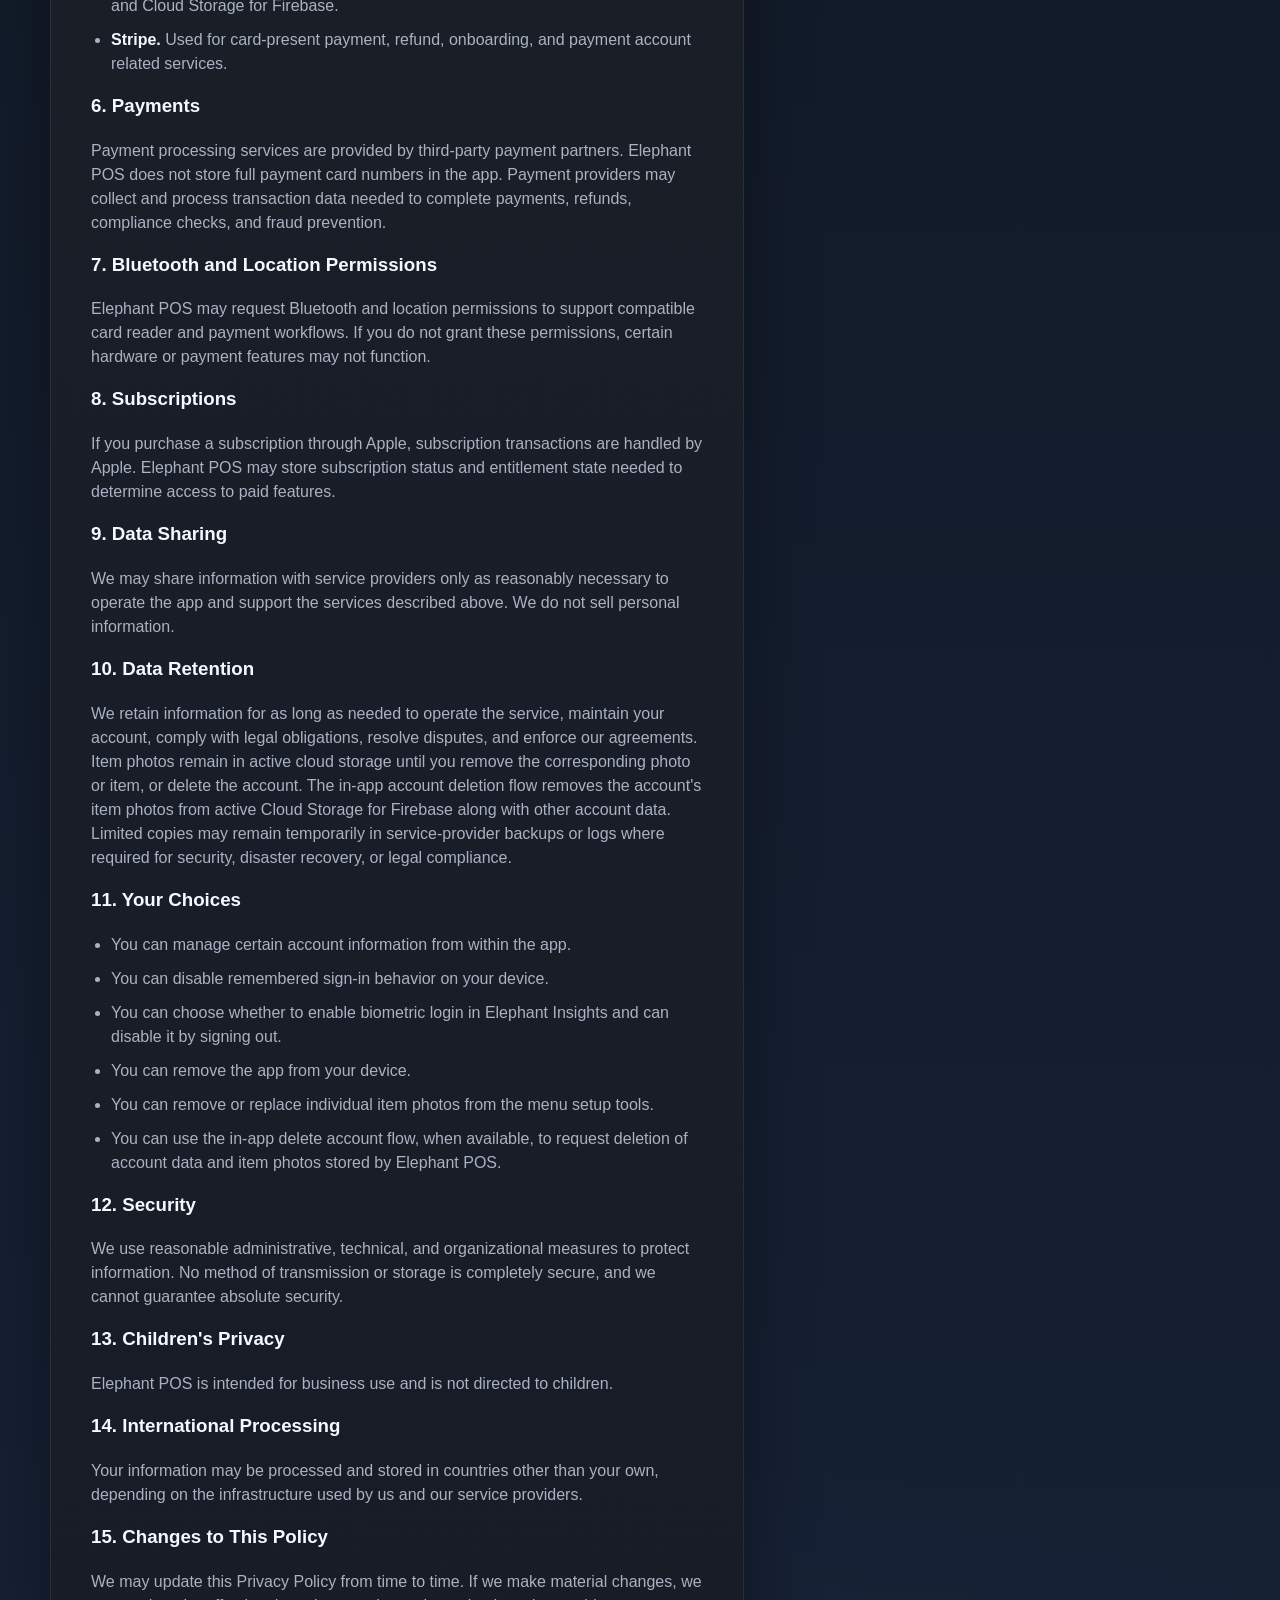
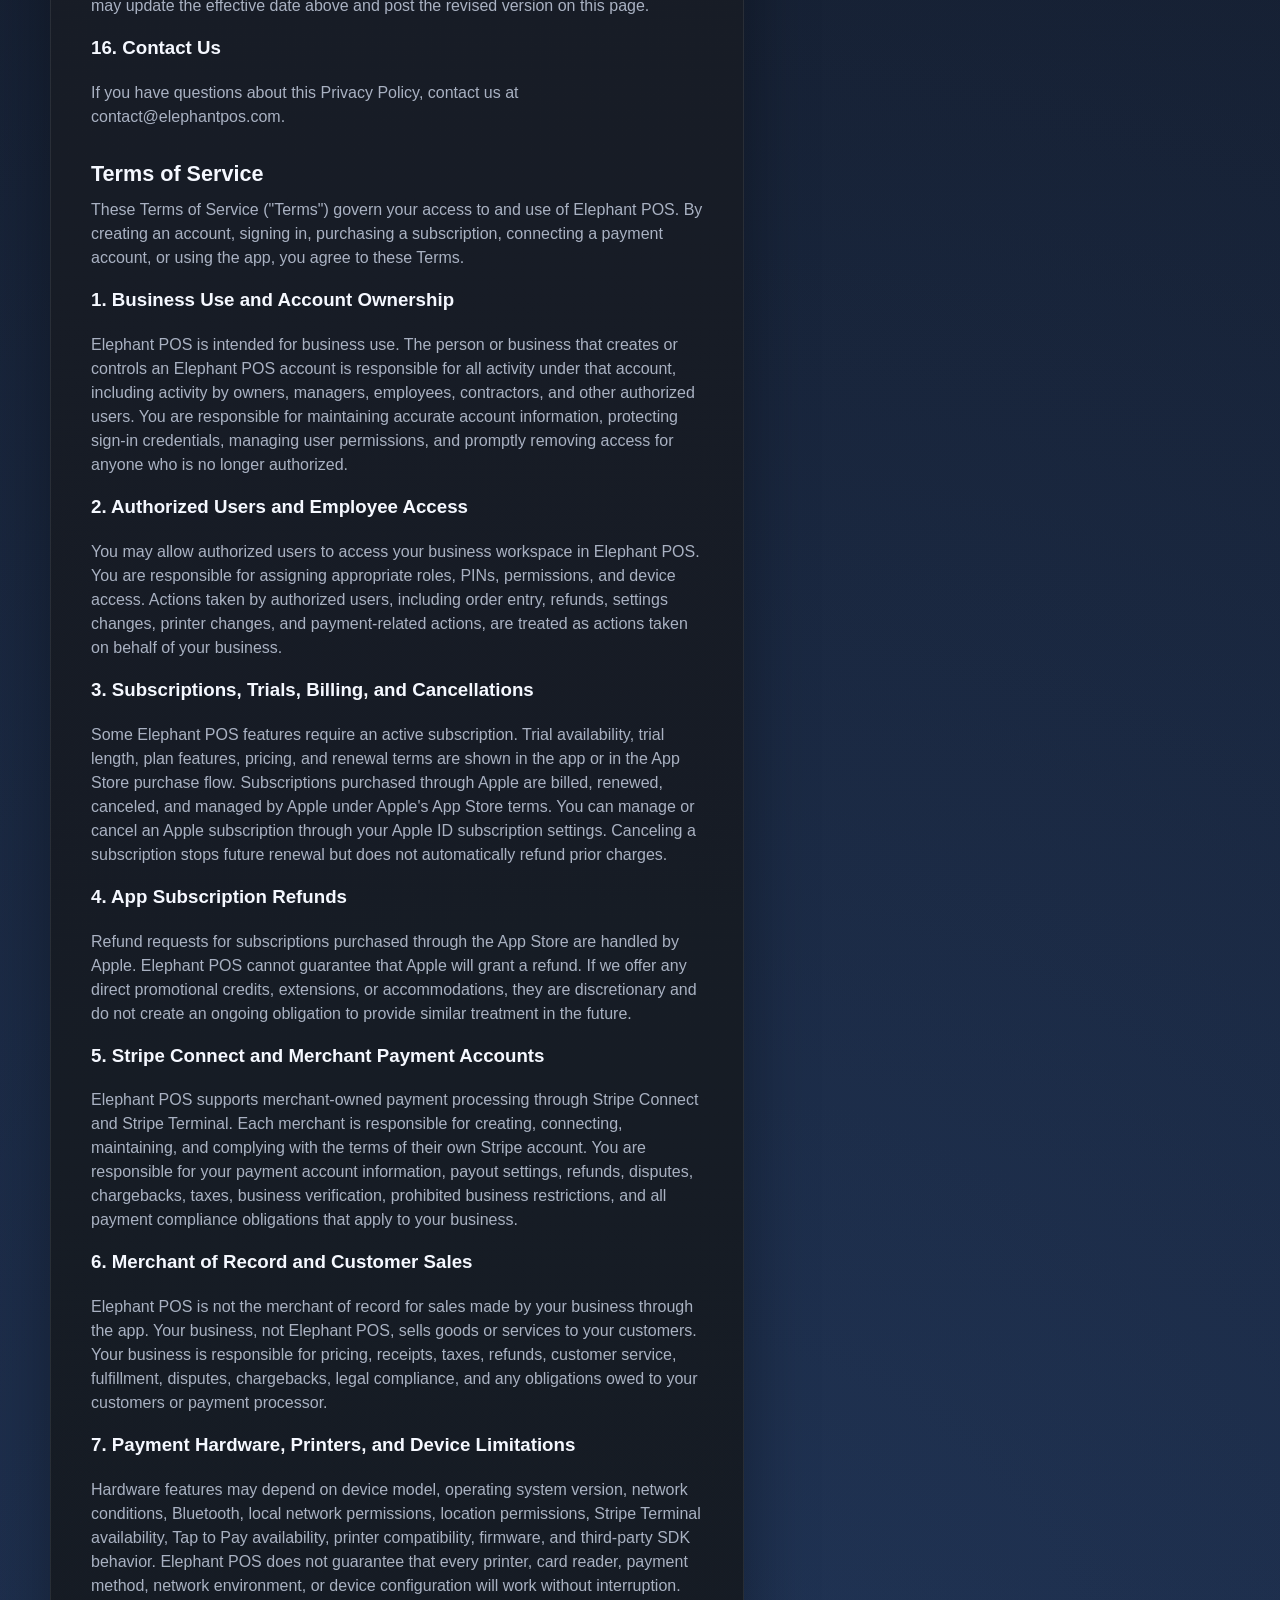
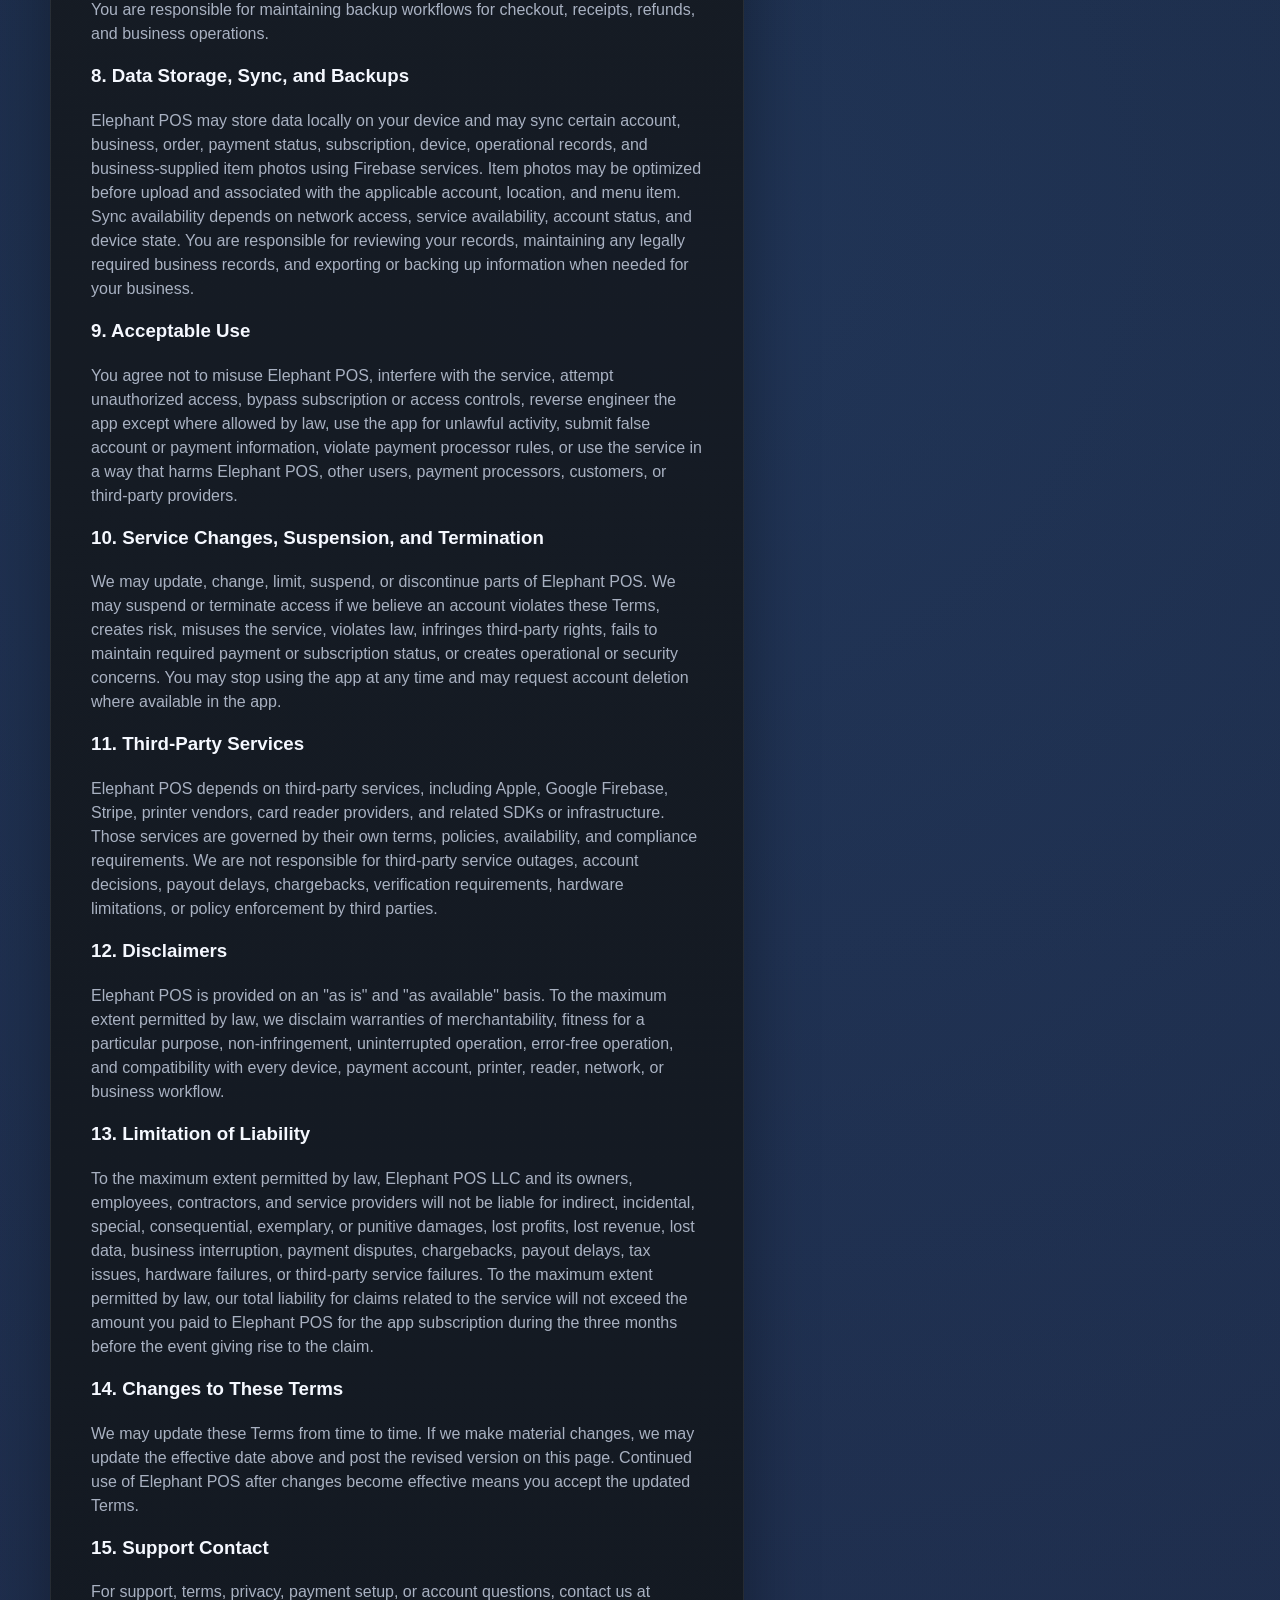
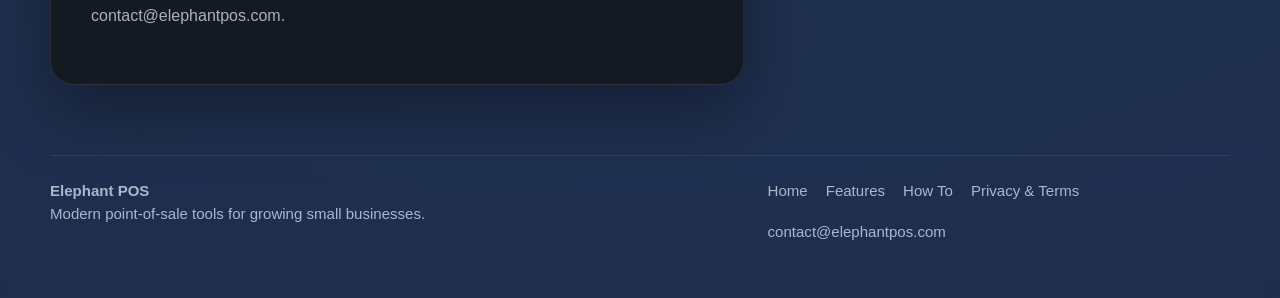
==== commit 87ea4b7d: "Disclose Firebase item photo storage" ====
--- a/privacy/index.html
+++ b/privacy/index.html
@@ -25,7 +25,7 @@
       <div class="section-heading">
         <span class="eyebrow">Legal</span>
         <h1>Privacy Policy and Terms of Service</h1>
-        <p>Effective date: November 16, 2026</p>
+        <p>Effective date: November 19, 2026</p>
       </div>
 
       <article class="card legal-card prose">
@@ -37,6 +37,7 @@
         <ul>
           <li><strong>Account information.</strong> This can include your email address, sign-in method, and authentication details associated with your account, including Sign in with Apple information and Apple private relay email addresses when applicable.</li>
           <li><strong>Business and setup information.</strong> This can include location names, employee names, owner and employee access settings, menu or catalog data, receipt settings, tax settings, and printer configuration data.</li>
+          <li><strong>Item and catalog photos.</strong> When you add a photo to a menu or catalog item, Elephant POS processes and uploads an optimized copy of that photo. The copy is associated with your Elephant POS account, location, and menu item so it can be displayed and synchronized across supported devices.</li>
           <li><strong>Transaction and operational data.</strong> This can include orders, receipts, refunds, shift records, daily sales reports, receipt numbers, and related business workflow records you create in the app.</li>
           <li><strong>Payment-related information.</strong> For in-person payments, Elephant POS uses third-party payment providers, including Stripe Terminal. We may store limited payment-related records such as payment intent identifiers, refund identifiers, payment status, and related transaction metadata needed to support checkout and refunds. We do not store full card numbers in the app.</li>
           <li><strong>Device and app data.</strong> This can include a device identifier generated by the app, device name, platform, last sign-in time, selected location, remembered sign-in preferences, and local app settings.</li>
@@ -62,7 +63,7 @@
         <ul>
           <li><strong>On-device storage.</strong> The app may store operational data and settings locally on your device, including local order data, printer settings, employee access state, and certain app preferences.</li>
           <li><strong>Secure storage.</strong> Certain credentials and sign-in related values may be stored using iOS Keychain. When optional biometric login is enabled in Elephant Insights, an authentication credential is stored in Keychain and protected by the device's biometric access controls.</li>
-          <li><strong>Cloud storage.</strong> Account and operational records may be stored in cloud services such as Firebase Authentication and Cloud Firestore.</li>
+          <li><strong>Cloud storage.</strong> Account and operational records may be stored using Firebase Authentication and Cloud Firestore. Item and catalog photos are stored using Cloud Storage for Firebase. The app may also keep protected local cache copies of item photos on supported devices to improve availability and performance.</li>
         </ul>
 
         <h3>3A. Elephant Display</h3>
@@ -78,7 +79,7 @@
         <p>Elephant POS uses third-party services to operate key features. These providers may process information in accordance with their own terms and privacy policies.</p>
         <ul>
           <li><strong>Apple.</strong> Used for platform services including Sign in with Apple, App Store subscriptions, and device-level functionality.</li>
-          <li><strong>Google Firebase.</strong> Used for authentication and cloud data storage.</li>
+          <li><strong>Google Firebase.</strong> Used for authentication, operational data storage, and item-photo storage through services including Firebase Authentication, Cloud Firestore, and Cloud Storage for Firebase.</li>
           <li><strong>Stripe.</strong> Used for card-present payment, refund, onboarding, and payment account related services.</li>
         </ul>
 
@@ -95,7 +96,7 @@
         <p>We may share information with service providers only as reasonably necessary to operate the app and support the services described above. We do not sell personal information.</p>
 
         <h3>10. Data Retention</h3>
-        <p>We retain information for as long as needed to operate the service, maintain your account, comply with legal obligations, resolve disputes, and enforce our agreements. You can request deletion through the app's account deletion flow when available.</p>
+        <p>We retain information for as long as needed to operate the service, maintain your account, comply with legal obligations, resolve disputes, and enforce our agreements. Item photos remain in active cloud storage until you remove the corresponding photo or item, or delete the account. The in-app account deletion flow removes the account's item photos from active Cloud Storage for Firebase along with other account data. Limited copies may remain temporarily in service-provider backups or logs where required for security, disaster recovery, or legal compliance.</p>
 
         <h3>11. Your Choices</h3>
         <ul>
@@ -103,7 +104,8 @@
           <li>You can disable remembered sign-in behavior on your device.</li>
           <li>You can choose whether to enable biometric login in Elephant Insights and can disable it by signing out.</li>
           <li>You can remove the app from your device.</li>
-          <li>You can use the in-app delete account flow, when available, to request deletion of account data stored by Elephant POS.</li>
+          <li>You can remove or replace individual item photos from the menu setup tools.</li>
+          <li>You can use the in-app delete account flow, when available, to request deletion of account data and item photos stored by Elephant POS.</li>
         </ul>
 
         <h3>12. Security</h3>
@@ -146,7 +148,7 @@
         <p>Hardware features may depend on device model, operating system version, network conditions, Bluetooth, local network permissions, location permissions, Stripe Terminal availability, Tap to Pay availability, printer compatibility, firmware, and third-party SDK behavior. Elephant POS does not guarantee that every printer, card reader, payment method, network environment, or device configuration will work without interruption. You are responsible for maintaining backup workflows for checkout, receipts, refunds, and business operations.</p>
 
         <h3>8. Data Storage, Sync, and Backups</h3>
-        <p>Elephant POS may store data locally on your device and may sync certain account, business, order, payment status, subscription, device, and operational records using cloud services such as Firebase. Sync availability depends on network access, service availability, account status, and device state. You are responsible for reviewing your records, maintaining any legally required business records, and exporting or backing up information when needed for your business.</p>
+        <p>Elephant POS may store data locally on your device and may sync certain account, business, order, payment status, subscription, device, operational records, and business-supplied item photos using Firebase services. Item photos may be optimized before upload and associated with the applicable account, location, and menu item. Sync availability depends on network access, service availability, account status, and device state. You are responsible for reviewing your records, maintaining any legally required business records, and exporting or backing up information when needed for your business.</p>
 
         <h3>9. Acceptable Use</h3>
         <p>You agree not to misuse Elephant POS, interfere with the service, attempt unauthorized access, bypass subscription or access controls, reverse engineer the app except where allowed by law, use the app for unlawful activity, submit false account or payment information, violate payment processor rules, or use the service in a way that harms Elephant POS, other users, payment processors, customers, or third-party providers.</p>
